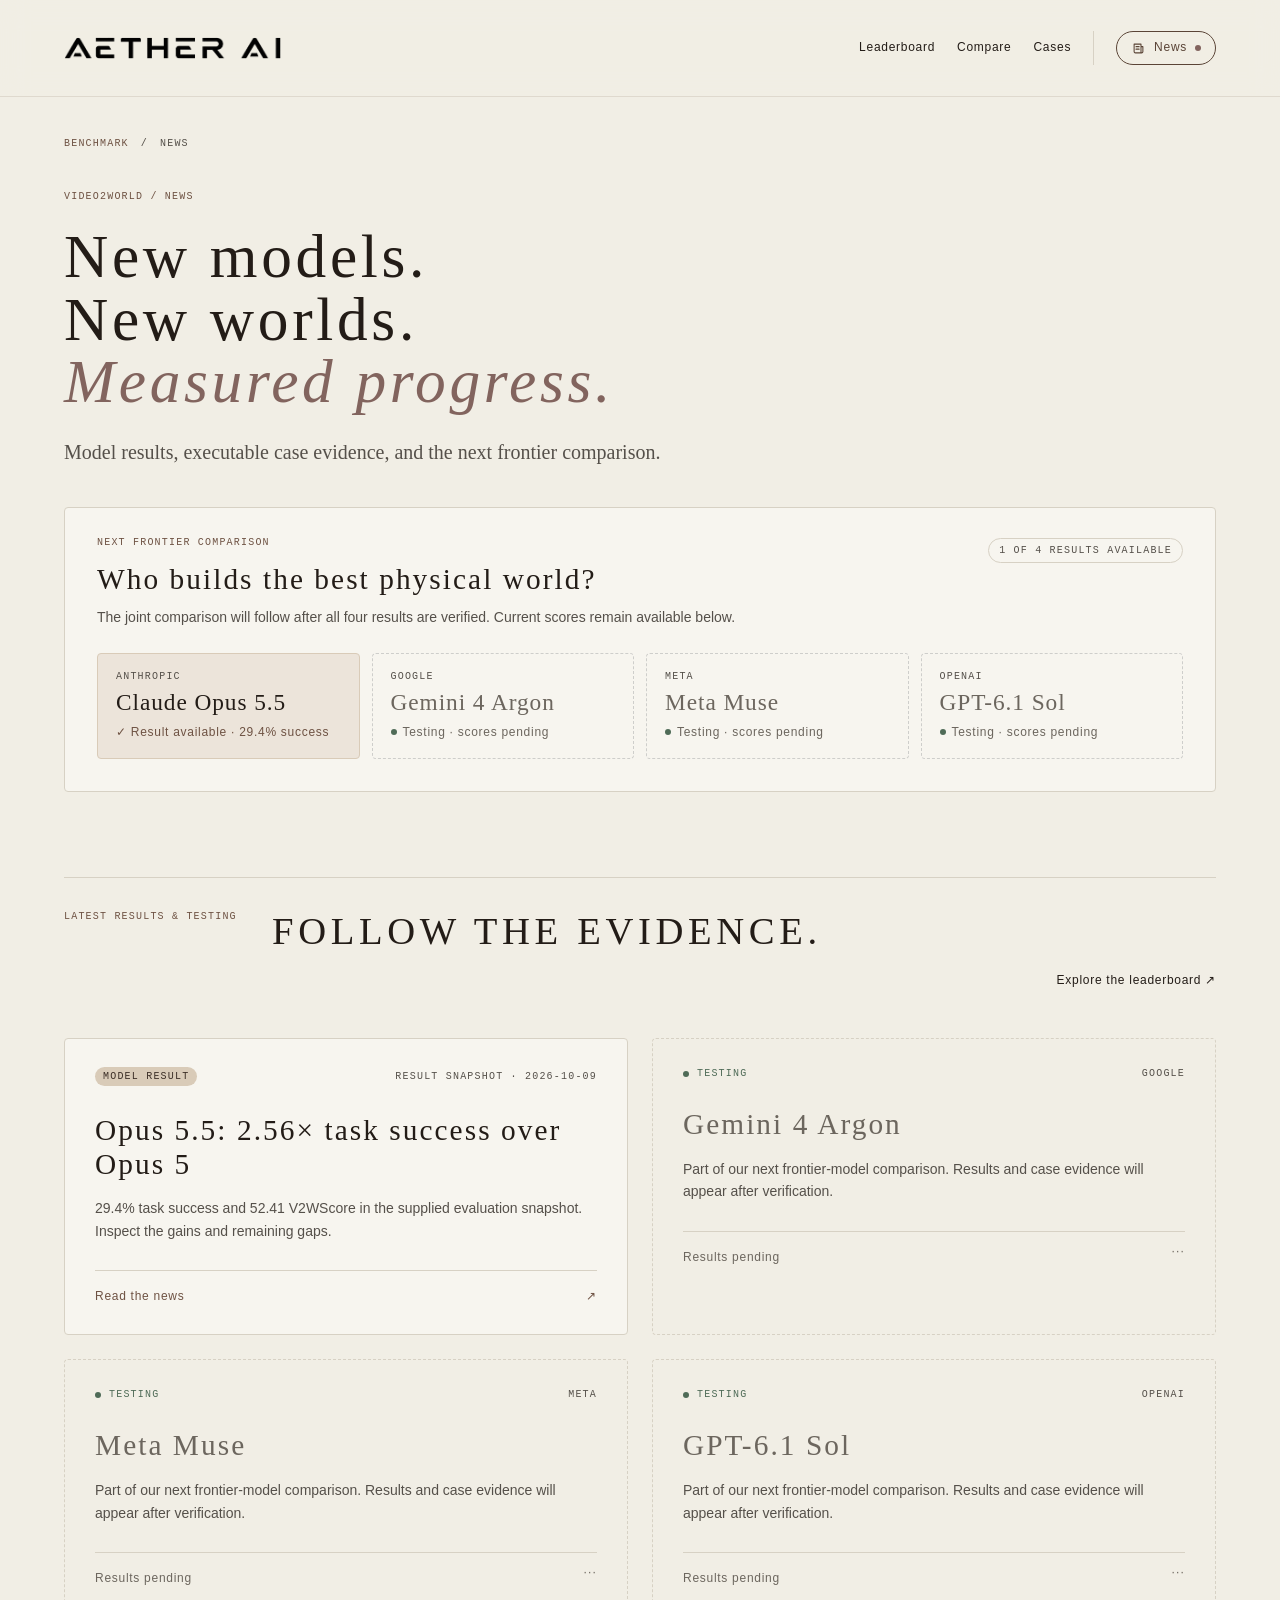
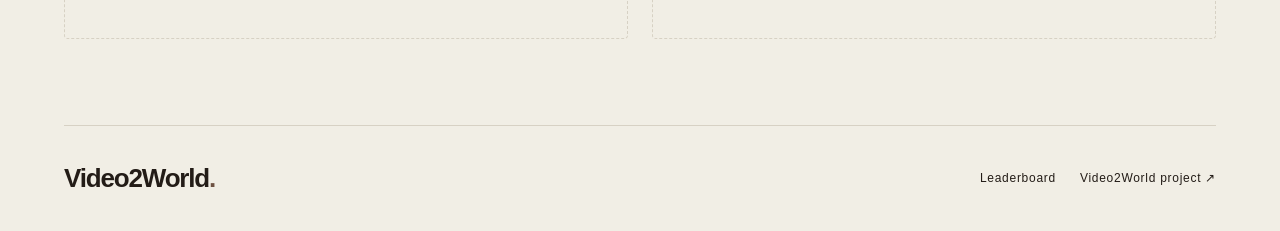
==== site/news/index.html @ 693f6868 "Video2World leaderboard Static leaderboard site for the Video2World benchmark, served by the main pr" ====
<!doctype html><html lang="en"><head><meta charset="UTF-8"><meta name="viewport" content="width=device-width, initial-scale=1"><meta name="v2w-base" content=".."><meta name="theme-color" content="#f1eee5"><title>Video2World News — Model Results and Frontier Comparisons</title><meta name="description" content="Follow Video2World model evaluations, case evidence and upcoming frontier-model comparisons."><link rel="stylesheet" href="../styles.css"><link rel="stylesheet" href="../theme.css"><link rel="stylesheet" href="../collaboration.css"><link rel="icon" href="../assets/favicon.ico" sizes="16x16 32x32 48x48"><link rel="icon" type="image/png" sizes="32x32" href="../assets/favicon-32.png"><link rel="apple-touch-icon" sizes="180x180" href="../assets/apple-touch-icon.png"><script src="../app.js" defer></script></head><body data-page="news"><header class="site-header"><div class="nav-inner"><a class="wordmark" href="../../" aria-label="Aether AI · Video2World project page"><img src="../assets/aether-ai.png" alt="Aether AI" width="946" height="96" decoding="async"></a><nav aria-label="Main navigation"><a href="../index.html#leaderboard">Leaderboard</a><a href="../index.html#compare">Compare</a><a href="../index.html#cases">Cases</a><div class="nav-resources"><details class="news-nav"><summary class="nav-board"><svg viewBox="0 0 24 24" aria-hidden="true"><path d="M5 5h11v14H7a2 2 0 0 1-2-2z M16 9h3v8a2 2 0 0 1-2 2 M8 9h5 M8 13h5"/></svg>News <span class="news-nav-dot" aria-hidden="true"></span></summary><div class="news-nav-panel" id="nav-news-summary"><a href="../news/index.html">Latest benchmark news ↗</a></div></details></div></nav></div></header><main class="page-width news-page"><div class="breadcrumbs"><a href="../index.html">Benchmark</a><span>/</span><span>News</span></div><section class="news-intro"><span class="eyebrow section-index">VIDEO2WORLD / NEWS</span><h1>New models.<br>New worlds.<br><em>Measured progress.</em></h1><p>Model results, executable case evidence, and the next frontier comparison.</p></section><section class="campaign-panel" aria-labelledby="campaign-title"><div class="campaign-head"><div><span class="eyebrow section-index">NEXT FRONTIER COMPARISON</span><h2 id="campaign-title">Who builds the best physical world?</h2><p id="campaign-message">The joint comparison will follow after all four results are verified.</p></div><span class="campaign-status" id="campaign-status">1 of 4 results available</span></div><div class="campaign-models" id="campaign-models"></div></section><section class="section" aria-labelledby="news-feed-title"><div class="section-heading"><div><span class="eyebrow section-index">LATEST RESULTS & TESTING</span><h2 id="news-feed-title">Follow the evidence.</h2></div><a class="text-link" href="../index.html#leaderboard">Explore the leaderboard ↗</a></div><div class="updates-grid"></div></section></main><footer class="site-footer"><a class="wordmark" href="../../">Video2World<span class="brand-dot">.</span></a><div class="footer-links"><a href="../index.html">Leaderboard</a><a href="../../">Video2World project ↗</a></div></footer><div id="toast" class="toast" role="status" aria-live="polite"></div></body></html>
---- site/styles.css ----
/*
 * Video2World leaderboard — layout and components.
 * Visual language follows the main project site (warm beige paper, Georgia display type in light
 * weight with open tracking, Arial text, mono labels, pill buttons, hairline rules). Every colour,
 * size and font comes from the tokens in theme.css; do not add raw hex values or font sizes here.
 */

/* ---------- Base ---------- */
* {
  box-sizing: border-box;
}
html {
  scroll-behavior: smooth;
  scroll-padding-top: calc(var(--nav-height) + 24px);
}
body {
  margin: 0;
  overflow-x: clip;
  background: var(--bg);
  color: var(--text);
  font: var(--fw-text) var(--fs-body) / var(--lh-body) var(--font-body);
}
button,
input,
select {
  font: inherit;
  color: inherit;
}
a {
  color: inherit;
  text-decoration: none;
}
a:hover {
  color: var(--accent);
}
button {
  cursor: pointer;
}
button:disabled {
  cursor: default;
}
button,
a {
  -webkit-tap-highlight-color: transparent;
}
:focus-visible {
  outline: 2px solid var(--accent);
  outline-offset: 5px;
}
::selection {
  background: var(--warm-tint);
}
h1,
h2,
h3,
p {
  margin: 0;
  overflow-wrap: break-word;
}
h1,
h2,
h3 {
  font-family: var(--font-display);
  font-weight: var(--fw-display);
}
h1 {
  font-size: var(--fs-d1);
  line-height: var(--lh-d1);
  letter-spacing: var(--ls-d1);
}
h2 {
  font-size: var(--fs-h1);
  line-height: var(--lh-h1);
  letter-spacing: var(--ls-h1);
}
h3 {
  font-size: var(--fs-h2);
  line-height: var(--lh-h2);
  letter-spacing: var(--ls-h2);
}
h1 em,
h2 em,
h3 em {
  color: var(--accent-warm);
  font-weight: 400;
}
img,
video {
  display: block;
  max-width: 100%;
}
.page-width {
  width: min(var(--content-width), calc(100% - 2 * var(--gutter)));
  margin-inline: auto;
}
.sr-only {
  position: absolute;
  width: 1px;
  height: 1px;
  padding: 0;
  margin: -1px;
  overflow: hidden;
  clip-path: inset(50%);
  white-space: nowrap;
  border: 0;
}
.skip {
  position: fixed;
  top: -80px;
  left: 20px;
  z-index: 100;
  padding: 12px;
  background: var(--text);
  color: var(--bg);
}
.skip:focus {
  top: 10px;
}
[hidden] {
  display: none !important;
}

/* Small mono capitals: eyebrows, tags, axis labels. */
.eyebrow,
.tiny-label {
  display: flex;
  align-items: center;
  gap: 9px;
  font: var(--fw-label) var(--fs-label) / var(--lh-label) var(--font-mono);
  letter-spacing: var(--ls-label);
  text-transform: uppercase;
  color: var(--text-muted);
}
.section-index {
  color: var(--accent);
}
.status-dot {
  display: inline-block;
  flex-shrink: 0;
  width: 6px;
  height: 6px;
  border-radius: 50%;
  background: var(--positive);
}

/* ---------- Header (same bar as the main site) ---------- */
.site-header {
  position: sticky;
  top: 0;
  z-index: 20;
  background: color-mix(in srgb, var(--bg) 82%, transparent);
  -webkit-backdrop-filter: saturate(1.1) blur(14px);
  backdrop-filter: saturate(1.1) blur(14px);
  border-bottom: 1px solid color-mix(in srgb, var(--line) 70%, transparent);
}
.nav-inner {
  display: flex;
  align-items: center;
  justify-content: space-between;
  gap: 32px;
  max-width: calc(var(--content-width) + 2 * var(--gutter));
  min-height: var(--nav-height);
  margin: auto;
  padding: 0 var(--gutter);
}
.wordmark {
  display: inline-flex;
  align-items: center;
  flex-shrink: 0;
  font-size: 26px;
  font-weight: 600;
  letter-spacing: -0.045em;
  white-space: nowrap;
}
.wordmark img {
  display: block;
  height: 22px;
  width: auto;
}
.brand-dot {
  color: var(--accent);
}
.site-header nav {
  display: flex;
  align-items: center;
  gap: 34px;
  font-size: var(--fs-ui);
  letter-spacing: var(--ls-ui);
}
.site-header nav > a,
.nav-resources > a {
  display: inline-flex;
  align-items: center;
  gap: 7px;
  min-height: 44px;
}
.nav-resources {
  display: flex;
  align-items: center;
  gap: 28px;
  padding-left: 34px;
  border-left: 1px solid var(--line);
}
.nav-resources svg,
.nav-board svg {
  flex-shrink: 0;
  width: 15px;
  height: 15px;
  fill: none;
  stroke: currentColor;
  stroke-width: 1.7;
  stroke-linecap: round;
  stroke-linejoin: round;
}
/* Outlined pill, as the main site's Leaderboard button. */
.nav-board {
  display: inline-flex;
  align-items: center;
  gap: 8px;
  padding: 6px 14px;
  border: 1px solid var(--warm-solid);
  border-radius: 999px;
  color: var(--warm-solid);
  white-space: nowrap;
}

/* ---------- Buttons and links ---------- */
.button {
  display: inline-flex;
  align-items: center;
  justify-content: center;
  gap: 10px;
  min-height: 44px;
  padding: 9px 22px;
  border: 1px solid var(--warm-solid);
  border-radius: 999px;
  font: var(--fw-text) var(--fs-ui) / var(--lh-ui) var(--font-body);
  letter-spacing: var(--ls-ui);
  white-space: nowrap;
  transition:
    background 0.2s ease,
    color 0.2s ease,
    border-color 0.2s ease;
}
.button.primary {
  background: var(--warm-solid);
  color: var(--bg);
}
.button.primary:hover {
  background: var(--warm-solid-hover);
  border-color: var(--warm-solid-hover);
  color: var(--bg);
}
.button.secondary {
  background: transparent;
  border-color: var(--line);
  color: var(--text);
}
.button.secondary:hover {
  border-color: var(--accent);
  color: var(--accent);
}
.text-link {
  display: inline-flex;
  align-items: center;
  gap: 8px;
  font-size: var(--fs-ui);
  letter-spacing: var(--ls-ui);
  color: var(--text);
  white-space: nowrap;
}
.text-link span {
  color: var(--accent);
}
.inline-link {
  color: var(--accent);
  text-decoration: underline;
  text-underline-offset: 3px;
}

/* Pill segmented control and tabs (as the main site's case tabs). */
.segmented {
  display: inline-flex;
  flex-wrap: wrap;
  gap: 6px;
}
.segmented button,
.case-tabs button,
.provider-filters button {
  min-height: 34px;
  padding: 0 14px;
  border: 1px solid var(--line);
  border-radius: 999px;
  background: transparent;
  color: var(--text);
  font: var(--fw-text) var(--fs-ui) / var(--lh-ui) var(--font-body);
  letter-spacing: var(--ls-ui);
  white-space: nowrap;
  transition:
    background 0.2s ease,
    color 0.2s ease,
    border-color 0.2s ease;
}
.segmented button:hover,
.case-tabs button:hover,
.provider-filters button:hover {
  border-color: var(--accent);
  color: var(--accent);
}
.segmented button.active,
.case-tabs button.active,
.provider-filters button.active {
  background: var(--text);
  border-color: var(--text);
  color: var(--bg);
}
.case-tabs button {
  min-height: 36px;
  padding: 0 16px;
  text-transform: uppercase;
}

/* ---------- Hero ---------- */
.hero {
  display: grid;
  grid-template-columns: minmax(0, 1fr) minmax(0, 1fr);
  gap: var(--grid-gap);
  align-items: stretch;
  min-height: calc(100svh - var(--nav-height));
  padding-top: 32px;
  padding-bottom: 32px;
}
.hero h1 {
  font-size: var(--fs-d1);
  line-height: var(--lh-d1);
  letter-spacing: var(--ls-d1);
  text-wrap: balance;
}
/* The text column spans the staircase's height: the title starts level with the top of the
   drawing (below the metric switch) and the stats end level with its base. The offsets are set
   by app.js from the drawing's actual extent (--ladder-top / --ladder-bottom). */
.hero-copy {
  display: flex;
  flex-direction: column;
  padding-top: var(--ladder-top, 0px);
  padding-bottom: var(--ladder-bottom, 0px);
}
.hero-copy .hero-actions {
  margin-bottom: 32px; /* minimum gap above the new-leader card */
}
/* The new-leader card at the foot of the hero's text column: name block and arrow on top,
   the three headline numbers on a full-width row below. */
.release-highlight.hero-release {
  display: grid;
  grid-template-columns: minmax(0, 1fr) auto;
  align-items: start;
  gap: 0 24px;
  margin-top: auto; /* pinned to the column's foot, level with the staircase base */
  padding: 18px 28px 16px;
}
/* Same size as the button text (12px). */
.release-highlight.hero-release .release-tag {
  padding: 4px 10px;
  font-size: var(--fs-ui);
  letter-spacing: var(--ls-ui);
}
.release-highlight.hero-release .release-intro h2 {
  margin-top: 8px;
  font-size: var(--fs-h1);
  line-height: 1.05;
  letter-spacing: 0.01em;
}
.release-highlight.hero-release .release-intro p {
  margin-top: 4px;
  font-size: var(--fs-body);
}
.release-highlight.hero-release .release-arrow {
  grid-column: 2;
  grid-row: 1;
  display: flex;
}
.release-highlight.hero-release .release-metrics {
  grid-column: 1 / -1;
  justify-content: space-between;
  gap: 24px;
  margin-top: 14px;
  padding: 12px 0 0;
  border-top: 1px solid var(--line);
}
.release-highlight.hero-release .metric-value {
  font-size: var(--fs-d2);
  line-height: 1;
  letter-spacing: 0;
}
.release-highlight.hero-release .metric-name {
  margin-top: 6px;
  letter-spacing: 0.06em;
}

.hero .eyebrow {
  margin-bottom: 28px;
  color: var(--accent);
}
.hero h1 em {
  font-style: italic;
}
.hero-description {
  max-width: 34em;
  margin-top: 40px;
  font: var(--fw-text) var(--fs-lead) / var(--lh-lead) var(--font-display);
  color: var(--text-muted);
}
.hero-actions {
  display: flex;
  flex-wrap: wrap;
  align-items: center;
  gap: 14px 24px;
  margin-top: 32px;
}
.benchmark-stats {
  display: flex;
  gap: 32px;
  max-width: 460px;
  margin: 40px 0 0;
  padding-top: 24px;
  border-top: 1px solid var(--line);
}
.benchmark-stats div {
  flex: 1;
}
.benchmark-stats dt {
  font: var(--fw-display) var(--fs-h1) / var(--lh-h1) var(--font-display);
  letter-spacing: var(--ls-h3);
}
.benchmark-stats dd {
  margin: 8px 0 0;
  font-size: var(--fs-small);
  line-height: var(--lh-small);
  color: var(--text-muted);
}

/* ---------- Capability ladder (isometric staircase under the hero title) ---------- */
.tier-ladder {
  min-width: 0;
}
.tier-head {
  display: flex;
  align-items: center;
  justify-content: flex-end;
  gap: 16px;
}
.tier-head .tiny-label {
  color: var(--accent);
}
.tier-figure {
  margin: 8px auto 0;
}
.tl-svg {
  display: block;
  margin-inline: auto;
  width: 100%;
  height: auto;
  max-height: calc(100svh - var(--nav-height) - 110px);
  overflow: visible;
}
.tl-svg polygon {
  stroke-width: 1.4;
  stroke-linejoin: round;
}
.tl-shadow {
  opacity: 0.06;
}
.tl-shadow polygon {
  fill: var(--text);
  stroke: var(--text);
}
.tl-top {
  fill: var(--bg);
}
.tl-front {
  fill: var(--surface-soft);
}
.tl-side {
  fill: color-mix(in srgb, var(--warm-tint) 70%, var(--surface-soft));
}
.tl-carpet {
  stroke: none !important;
}
.tl-arrow {
  fill: var(--warm-solid);
  stroke: none !important;
}
.tl-arrow-back {
  fill: var(--warm-ink);
  stroke: none !important;
}
.tl-tag {
  fill: var(--text);
  rx: 15px;
}
.tl-tag-text {
  fill: var(--bg);
  font: var(--fw-label) 13px var(--font-mono);
  letter-spacing: var(--ls-label);
  text-anchor: middle;
}
.tl-leader {
  fill: none;
  stroke: var(--accent);
  stroke-width: 1;
}
.tl-dot {
  fill: var(--accent);
}
.tl-label {
  fill: var(--accent);
  font: var(--fw-label) 14px var(--font-mono);
  letter-spacing: var(--ls-label);
}
.tl-name {
  fill: var(--text);
  font: var(--fw-text) 24px var(--font-display);
  letter-spacing: var(--ls-h3);
}
.tl-link {
  cursor: pointer;
}
.tl-link:hover {
  fill: var(--accent);
  text-decoration: underline;
}
.tl-sep {
  fill: var(--fog);
}
.tl-new {
  fill: var(--accent-warm);
  font: var(--fw-label) 12px var(--font-mono);
  letter-spacing: var(--ls-label);
}
.tl-step-name {
  font: 700 32px var(--font-display);
  letter-spacing: 0.01em;
  cursor: pointer;
}
/* Plain dark names; the steps are kept light enough for them to read on every tier. */
.tl-ink-dark,
.tl-ink-light {
  fill: var(--text);
}
.tl-summit-name {
  font-size: 40px;
}
.tl-step-name:hover {
  text-decoration: underline;
}
.tl-svg polygon.tl-rib {
  stroke: none;
  fill-opacity: var(--ladder-arrow-opacity);
}
.tl-rib-solid {
  opacity: var(--ladder-arrow-opacity);
}
.tl-step,
.tl-callout {
  animation: tl-rise 0.6s cubic-bezier(0.2, 0.7, 0.2, 1) both;
}
.tl-step {
  animation-delay: calc(var(--i) * 70ms);
}
.tl-callout {
  animation-name: tl-fade;
  animation-delay: calc(250ms + var(--i) * 40ms);
}
@keyframes tl-rise {
  from {
    opacity: 0;
    transform: translateY(24px);
  }
}
@keyframes tl-fade {
  from {
    opacity: 0;
  }
}
.tier-list {
  display: none;
  margin: 16px 0 0;
  padding: 0;
  list-style: none;
}
.tier-list li {
  display: grid;
  align-items: baseline;
  grid-template-columns: 64px minmax(0, 1fr);
  gap: 12px;
  padding: 12px 0;
  border-top: 1px solid var(--line);
}
.tier-list li > span:last-child {
  display: flex;
  flex-wrap: wrap;
  gap: 4px 14px;
}
.tier-list button {
  padding: 0;
  border: 0;
  background: none;
  font: var(--fw-text) var(--fs-body) / var(--lh-small) var(--font-display);
  text-align: left;
}
.tier-list button:hover {
  color: var(--accent);
}
.tier-note {
  margin-top: 8px;
  font-size: var(--fs-ui);
  letter-spacing: var(--ls-ui);
  color: var(--text-muted);
}
@media (max-width: 760px) {
  .tier-head {
    flex-direction: column;
    align-items: flex-start;
  }
  .tier-figure {
    max-width: 420px;
  }
  .tier-list {
    display: block;
  }
}

/* ---------- New-leader band ---------- */
.release-highlight {
  position: relative;
  display: flex;
  align-items: center;
  justify-content: space-between;
  gap: var(--grid-gap);
  padding: 28px 32px;
  border: 1px solid var(--line);
  border-radius: 4px;
  background: var(--surface);
}
.release-tag {
  white-space: nowrap;
  display: inline-flex;
  align-items: center;
  padding: 3px 8px;
  border-radius: 999px;
  background: var(--warm-tint);
  color: var(--warm-ink);
  font: var(--fw-label) var(--fs-label) / var(--lh-label) var(--font-mono);
  letter-spacing: var(--ls-label);
  text-transform: uppercase;
}
.release-intro h2 {
  margin-top: 12px;
  font-size: var(--fs-h2);
  line-height: var(--lh-h2);
  letter-spacing: var(--ls-h2);
}
.release-intro p {
  margin-top: 6px;
  font-size: var(--fs-small);
  color: var(--text-muted);
}
.release-intro a {
  display: inline-flex;
  gap: 8px;
  margin-top: 14px;
  font-size: var(--fs-ui);
  letter-spacing: var(--ls-ui);
}
.release-intro a span {
  color: var(--accent);
}
.release-metrics {
  display: flex;
  align-items: center;
  gap: 48px;
  padding-right: 24px;
}
.release-metrics > div {
  display: flex;
  flex-direction: column;
}
.metric-value {
  font: var(--fw-display) var(--fs-d2) / var(--lh-d2) var(--font-display);
  letter-spacing: 0.02em;
  font-variant-numeric: tabular-nums;
}
.metric-value > span {
  margin-left: 2px;
  font-size: var(--fs-h3);
  color: var(--text-muted);
}
.metric-value.positive {
  color: var(--positive);
}
.metric-name {
  margin-top: 8px;
  font: var(--fw-label) var(--fs-label) / var(--lh-label) var(--font-mono);
  letter-spacing: var(--ls-label);
  text-transform: uppercase;
  color: var(--text-muted);
}
.metric-name small {
  margin-left: 4px;
  font-size: inherit;
  color: var(--text-faint);
}
.release-arrow {
  display: flex;
  flex-shrink: 0;
  align-items: center;
  justify-content: center;
  width: 44px;
  height: 44px;
  border: 1px solid var(--warm-solid);
  border-radius: 50%;
  color: var(--warm-solid);
  font-size: var(--fs-body);
}
.release-arrow:hover {
  background: var(--warm-solid);
  color: var(--bg);
}

/* ---------- Section headings (main-site grid: index | heading … | action) ---------- */
.section {
  padding-top: var(--space-section);
}
.section-heading {
  display: grid;
  grid-template-columns: minmax(0, 0.56fr) minmax(0, 2fr) minmax(0, 0.8fr);
  gap: 18px 24px;
  align-items: end;
  margin-bottom: var(--space-head);
  padding-top: 32px;
  border-top: 1px solid var(--line);
}
.section-heading > div {
  display: contents;
}
.section-heading .section-index {
  grid-column: 1;
  grid-row: 1;
  align-self: start;
  margin: 0;
}
.section-heading h2 {
  grid-column: 2 / -1;
  grid-row: 1;
  font-size: var(--fs-h1);
  letter-spacing: var(--ls-h1);
  text-transform: uppercase;
}
.section-heading p {
  grid-column: 2;
  grid-row: 2;
  font-size: var(--fs-body);
  line-height: var(--lh-body);
  color: var(--text-muted);
}
.section-heading > :not(div) {
  grid-column: 3;
  grid-row: 2;
  justify-self: end;
  align-self: end;
}
.outline-tag {
  padding: 5px 10px;
  border: 1px solid var(--line);
  border-radius: 999px;
  font: var(--fw-label) var(--fs-label) / var(--lh-label) var(--font-mono);
  letter-spacing: var(--ls-label);
  text-transform: uppercase;
  color: var(--text-muted);
  white-space: nowrap;
}

/* ---------- Leaderboard: snapshot switch, ranking stage ---------- */
.board-context {
  display: flex;
  align-items: center;
  justify-content: space-between;
  gap: 18px;
  padding-bottom: 24px;
}
.snapshot-date {
  font: var(--fw-label) var(--fs-label) / var(--lh-label) var(--font-mono);
  letter-spacing: var(--ls-label);
  text-transform: uppercase;
  color: var(--text-muted);
}
.ranking-stage {
  margin: 0 0 var(--space-head);
  padding: 32px 32px 20px;
  border: 1px solid var(--line);
  border-radius: 4px;
  background: var(--surface);
}
.chart-heading {
  display: flex;
  align-items: flex-end;
  justify-content: space-between;
  gap: 16px;
  margin-bottom: 28px;
}
.chart-heading .tiny-label {
  color: var(--accent);
}
.chart-heading h3 {
  margin-top: 10px;
  font-size: var(--fs-h2);
}
.stage-spark {
  color: var(--accent-warm);
}

/* Top three */
.rank-podium {
  display: grid;
  grid-template-columns: 1.2fr 1fr 1fr;
  gap: 16px;
  margin-bottom: 36px;
}
.podium-card {
  display: flex;
  flex-direction: column;
  min-width: 0;
  padding: 20px 22px 18px;
  border: 1px solid var(--line);
  border-radius: 4px;
  background: var(--bg);
  text-align: left;
  transition:
    border-color 0.2s ease,
    background 0.2s ease;
}
.podium-card:hover {
  border-color: var(--accent);
}
.podium-card.podium-leader {
  border-color: var(--warm-tint);
  background: color-mix(in srgb, var(--warm-tint) 45%, var(--surface));
}
.podium-top {
  display: flex;
  align-items: center;
  justify-content: space-between;
  gap: 10px;
}
.podium-position {
  font: var(--fw-label) var(--fs-label) / var(--lh-label) var(--font-mono);
  letter-spacing: var(--ls-label);
  color: var(--text-muted);
}
.podium-leader .podium-position {
  color: var(--accent);
}
.podium-arrow {
  color: var(--accent);
  font-size: var(--fs-small);
}
.podium-identity {
  display: flex;
  align-items: center;
  gap: 12px;
  min-height: 46px;
  margin-top: 22px;
}
.provider-mark {
  display: flex;
  flex-shrink: 0;
  align-items: center;
  justify-content: center;
  width: 38px;
  height: 38px;
  border: 1px solid var(--line);
  border-radius: 50%;
  background: var(--surface);
  color: var(--accent);
  font: var(--fw-text) var(--fs-body) / 1 var(--font-display);
}
.podium-provider {
  display: block;
  margin-bottom: 3px;
  font: var(--fw-label) var(--fs-label) / var(--lh-label) var(--font-mono);
  letter-spacing: var(--ls-label);
  text-transform: uppercase;
  color: var(--text-muted);
}
.podium-identity strong {
  display: block;
  font: var(--fw-text) var(--fs-h3) / var(--lh-h3) var(--font-display);
  letter-spacing: var(--ls-h3);
}
.podium-score {
  margin-top: 18px;
  font: var(--fw-display) var(--fs-d1) / var(--lh-d1) var(--font-display);
  letter-spacing: 0.02em;
  font-variant-numeric: tabular-nums;
}
.podium-score small {
  margin-left: 8px;
  font: var(--fw-text) var(--fs-small) / 1 var(--font-body);
  letter-spacing: 0;
  color: var(--text-faint);
}
.podium-bottom {
  display: flex;
  flex-wrap: wrap;
  justify-content: space-between;
  gap: 8px;
  margin-top: 18px;
  padding-top: 12px;
  border-top: 1px solid var(--line);
  font-size: var(--fs-ui);
  letter-spacing: var(--ls-ui);
  color: var(--text-muted);
}
.podium-leader .podium-bottom > span:last-child {
  color: var(--accent);
}

/* Full ranking (bar ladder) */
.ladder-heading,
.table-section-label {
  display: flex;
  align-items: center;
  justify-content: space-between;
  gap: 16px;
  font: var(--fw-label) var(--fs-label) / var(--lh-label) var(--font-mono);
  letter-spacing: var(--ls-label);
  text-transform: uppercase;
  color: var(--accent);
}
.ladder-heading {
  padding: 0 12px 12px;
}
.ladder-heading > span:last-child,
.table-section-label > span:last-child {
  font: var(--fw-text) var(--fs-ui) / var(--lh-ui) var(--font-body);
  letter-spacing: var(--ls-ui);
  text-transform: none;
  color: var(--text-muted);
}
.rank-chart {
  display: flex;
  flex-direction: column;
  gap: 2px;
}
.chart-row {
  display: grid;
  grid-template-columns: 30px 200px minmax(0, 1fr) 64px 16px;
  gap: 16px;
  align-items: center;
  width: 100%;
  padding: 10px 12px;
  border: 0;
  border-bottom: 1px solid color-mix(in srgb, var(--text) 10%, transparent);
  background: transparent;
  text-align: left;
  transition: background 0.2s ease;
}
.chart-row:hover {
  background: color-mix(in srgb, var(--warm-tint) 30%, transparent);
}
.chart-row.ladder-leader {
  background: color-mix(in srgb, var(--warm-tint) 40%, transparent);
}
.chart-rank {
  font: var(--fw-text) var(--fs-ui) / var(--lh-ui) var(--font-body);
  letter-spacing: var(--ls-ui);
  color: var(--text-faint);
}
.ladder-leader .chart-rank {
  color: var(--accent);
}
.chart-name {
  overflow: hidden;
  font: var(--fw-text) var(--fs-body) / var(--lh-small) var(--font-display);
  white-space: nowrap;
  text-overflow: ellipsis;
}
.ladder-new,
.inline-tag {
  display: inline-block;
  margin-left: 8px;
  padding: 2px 7px;
  border-radius: 999px;
  background: var(--warm-tint);
  color: var(--warm-ink);
  font: var(--fw-label) var(--fs-micro) / var(--lh-micro) var(--font-mono);
  letter-spacing: var(--ls-label);
  vertical-align: 2px;
}
.chart-lane {
  position: relative;
  display: block;
  height: 14px;
  border-left: 1px solid var(--fog);
  background: repeating-linear-gradient(
    to right,
    transparent 0,
    transparent calc(25% - 1px),
    color-mix(in srgb, var(--text) 9%, transparent) calc(25% - 1px),
    color-mix(in srgb, var(--text) 9%, transparent) 25%
  );
}
.chart-bar {
  position: relative;
  display: block;
  height: 100%;
  min-width: 1px;
  background: color-mix(in srgb, var(--accent) 34%, var(--bg));
  transform-origin: left;
  animation: ladder-enter 0.7s cubic-bezier(0.2, 0.7, 0.2, 1) both;
  animation-delay: calc(var(--row-order, 0) * 25ms);
}
.chart-bar i {
  display: none;
}
.ladder-leader .chart-bar {
  background: var(--warm-solid);
}
.chart-row.reference .chart-bar {
  background: repeating-linear-gradient(
    -45deg,
    color-mix(in srgb, var(--accent) 40%, transparent) 0 2px,
    transparent 2px 5px
  );
}
.chart-value {
  font: var(--fw-text) var(--fs-small) / var(--lh-small) var(--font-body);
  font-variant-numeric: tabular-nums;
  text-align: right;
}
.ladder-leader .chart-value {
  font-weight: 700;
}
.chart-open {
  font-size: var(--fs-ui);
  color: var(--accent);
  opacity: 0;
  transition: opacity 0.2s ease;
}
.chart-row:hover .chart-open {
  opacity: 1;
}
.chart-scale {
  display: flex;
  justify-content: space-between;
  margin-top: 10px;
  padding-left: 286px;
  padding-right: 122px;
  font: var(--fw-label) var(--fs-label) / var(--lh-label) var(--font-mono);
  letter-spacing: var(--ls-label);
  color: var(--text-faint);
}
.stage-footer {
  display: flex;
  justify-content: space-between;
  gap: 16px;
  margin-top: 20px;
  padding-top: 16px;
  border-top: 1px solid var(--line);
  font-size: var(--fs-ui);
  letter-spacing: var(--ls-ui);
  color: var(--text-muted);
}
.stage-footer > span:first-child {
  display: flex;
  align-items: center;
  gap: 8px;
}
.stage-footer i {
  width: 10px;
  height: 10px;
  background: var(--warm-solid);
}
.ranking-empty {
  padding: 24px 12px;
  font-size: var(--fs-small);
  color: var(--text-muted);
}
@keyframes ladder-enter {
  from {
    transform: scaleX(0);
  }
  to {
    transform: scaleX(1);
  }
}

/* ---------- Leaderboard: metrics table (the main site's .board) ---------- */
.table-section-label {
  margin-bottom: 16px;
}
.board-toolbar {
  display: flex;
  align-items: center;
  gap: 16px;
  padding: 16px 0;
  border-top: 1px solid var(--line);
}
.search {
  display: flex;
  align-items: center;
  gap: 8px;
  width: 220px;
  min-height: 34px;
  padding: 0 14px;
  border: 1px solid var(--line);
  border-radius: 999px;
  background: transparent;
}
.search:focus-within {
  border-color: var(--accent);
}
.search > span {
  color: var(--text-faint);
  font-size: var(--fs-small);
  line-height: 1;
}
.search input {
  width: 100%;
  min-width: 0;
  border: 0;
  outline: 0;
  background: transparent;
  font-size: var(--fs-ui);
  letter-spacing: var(--ls-ui);
}
.search input::placeholder {
  color: var(--text-faint);
}
.provider-filters {
  display: flex;
  flex-wrap: wrap;
  gap: 6px;
}
.detail-toggle {
  margin-left: auto;
  padding: 0;
  border: 0;
  background: transparent;
  font-size: var(--fs-ui);
  letter-spacing: var(--ls-ui);
  text-transform: uppercase;
  white-space: nowrap;
}
.detail-toggle:hover,
.detail-toggle[aria-pressed='true'] {
  color: var(--accent);
}
.detail-toggle span {
  margin-left: 8px;
}
.table-scroll {
  overflow-x: auto;
  scrollbar-width: thin;
}
.leaderboard-table {
  width: 100%;
  min-width: 900px;
  border-collapse: collapse;
  font-variant-numeric: tabular-nums;
}
.leaderboard-table.all-metrics {
  min-width: 1780px;
}
.leaderboard-table thead th {
  padding: 10px 12px 12px;
  border-bottom: 1px solid var(--text);
  font: var(--fw-text) var(--fs-ui) / var(--lh-ui) var(--font-body);
  letter-spacing: var(--ls-ui);
  text-align: right;
  vertical-align: bottom;
  white-space: nowrap;
}
.leaderboard-table thead th:first-child {
  width: 52px;
  text-align: left;
}
.leaderboard-table thead th:nth-child(2) {
  min-width: 220px;
  text-align: left;
}
.leaderboard-table thead th:nth-child(3) {
  min-width: 160px;
}
.leaderboard-table th button {
  display: flex;
  flex-direction: column;
  align-items: flex-end;
  gap: 2px;
  width: 100%;
  padding: 0;
  border: 0;
  background: transparent;
  text-align: inherit;
  white-space: nowrap;
  letter-spacing: inherit;
}
.leaderboard-table th button:hover,
.leaderboard-table th button.sorted {
  color: var(--accent-warm);
}
.leaderboard-table th button small {
  font-size: var(--fs-label);
  letter-spacing: var(--ls-label);
  color: var(--text-faint);
}
.leaderboard-table td {
  padding: 14px 12px;
  border-bottom: 1px solid color-mix(in srgb, var(--text) 16%, transparent);
  font: var(--fw-text) var(--fs-small) / var(--lh-small) var(--font-body);
  text-align: right;
  white-space: nowrap;
}
.leaderboard-table td:first-child,
.leaderboard-table td:nth-child(2) {
  text-align: left;
}
.leaderboard-table tbody tr:hover td {
  background: color-mix(in srgb, var(--warm-tint) 22%, transparent);
}
.leaderboard-table tr.featured td {
  background: color-mix(in srgb, var(--warm-tint) 40%, transparent);
}
/* Human-assisted reference: light band, dashed rule, italic name (as on the main site). */
.leaderboard-table tr.reference td {
  border-bottom-style: dashed;
  border-bottom-color: color-mix(in srgb, var(--accent) 45%, transparent);
  background: color-mix(in srgb, var(--warm-tint) 25%, transparent);
  color: var(--text-muted);
}
.leaderboard-table tr.reference .model-name > span {
  font-style: italic;
}
.table-rank {
  font: var(--fw-text) var(--fs-ui) / var(--lh-ui) var(--font-body);
  letter-spacing: var(--ls-ui);
  color: var(--text-faint);
}
.table-rank.rank-1 {
  color: var(--accent);
  font-weight: 700;
}
.ref-rank .table-rank {
  font: var(--fw-label) var(--fs-label) / var(--lh-label) var(--font-mono);
  letter-spacing: var(--ls-label);
}
.leaderboard-table .model-name {
  display: flex;
  flex-direction: column;
  gap: 2px;
  padding: 0;
  border: 0;
  background: transparent;
  text-align: left;
  white-space: normal;
}
.model-name > span {
  font: var(--fw-text) var(--fs-body) / var(--lh-small) var(--font-display);
}
.model-name:hover > span {
  color: var(--accent);
}
.model-name small {
  font: var(--fw-text) var(--fs-ui) / var(--lh-ui) var(--font-body);
  letter-spacing: var(--ls-ui);
  color: var(--text-faint);
}
.number.best {
  font-weight: 700;
}
.score-cell {
  display: flex;
  align-items: center;
  justify-content: flex-end;
  gap: 12px;
  font-weight: 700;
}
.score-track {
  overflow: hidden;
  width: 72px;
  height: 4px;
  background: color-mix(in srgb, var(--text) 10%, transparent);
}
.score-track i {
  display: block;
  height: 100%;
  background: color-mix(in srgb, var(--accent) 45%, var(--bg));
}
.featured .score-track i {
  background: var(--warm-solid);
}
.empty-table {
  padding: 30px !important;
  text-align: center !important;
  color: var(--text-muted);
}
.board-footnote {
  display: flex;
  justify-content: space-between;
  gap: 24px;
  padding: 16px 0;
  font-size: var(--fs-small);
  line-height: var(--lh-small);
  color: var(--text-muted);
}
.board-footnote > span {
  font: var(--fw-label) var(--fs-label) / var(--lh-small) var(--font-mono);
  letter-spacing: var(--ls-label);
  text-transform: uppercase;
  white-space: nowrap;
}
.board-footnote p {
  max-width: 620px;
  text-align: right;
}

.metric-views {
  display: flex;
  flex-wrap: wrap;
  align-items: center;
  gap: 12px 16px;
  padding: 0 0 16px;
}
.metric-views .tiny-label {
  color: var(--accent);
}
.metric-view-note {
  font-size: var(--fs-ui);
  letter-spacing: var(--ls-ui);
  color: var(--text-muted);
}

/* ---------- Model to model ---------- */
.comparison-section {
  display: grid;
  grid-template-columns: minmax(0, 1fr) minmax(0, 1.2fr);
  gap: var(--space-block);
  margin-top: var(--space-section);
  padding-top: 32px;
  border-top: 1px solid var(--line);
}
.compare-copy .section-index {
  margin-bottom: 18px;
}
.compare-copy h2 {
  font-size: var(--fs-h2);
  line-height: var(--lh-h2);
  letter-spacing: var(--ls-h2);
}
.compare-copy p {
  margin-top: 14px;
  color: var(--text-muted);
}
.compare-selects {
  display: flex;
  align-items: flex-end;
  gap: 14px;
  margin-top: 28px;
}
.compare-selects label,
.case-summary-controls label {
  display: flex;
  flex-direction: column;
  gap: 8px;
  min-width: 0;
  font: var(--fw-label) var(--fs-label) / var(--lh-label) var(--font-mono);
  letter-spacing: var(--ls-label);
  text-transform: uppercase;
  color: var(--text-muted);
}
.compare-selects select,
.case-summary-controls select {
  max-width: 200px;
  min-height: 38px;
  padding: 0 34px 0 14px;
  border: 1px solid var(--line);
  border-radius: 999px;
  background: var(--surface)
    url("data:image/svg+xml,%3Csvg xmlns='http://www.w3.org/2000/svg' width='10' height='6'%3E%3Cpath d='M1 1l4 4 4-4' fill='none' stroke='%236e5243' stroke-width='1.4'/%3E%3C/svg%3E")
    no-repeat right 14px center;
  font: var(--fw-text) var(--fs-small) / var(--lh-small) var(--font-body);
  text-transform: none;
  letter-spacing: 0;
  color: var(--text);
  appearance: none;
}
.compare-selects select:hover,
.case-summary-controls select:hover {
  border-color: var(--accent);
}
.compare-selects > span {
  padding-bottom: 10px;
  font: italic var(--fw-text) var(--fs-body) / 1 var(--font-display);
  color: var(--text-faint);
}
.compare-results {
  display: flex;
  flex-direction: column;
  justify-content: center;
}
.compare-labels,
.compare-metric {
  display: grid;
  grid-template-columns: 1.4fr 1fr 1fr 0.8fr;
  gap: 14px;
  align-items: baseline;
}
.compare-labels {
  padding-bottom: 12px;
  border-bottom: 1px solid var(--text);
  font: var(--fw-label) var(--fs-label) / var(--lh-label) var(--font-mono);
  letter-spacing: var(--ls-label);
  text-transform: uppercase;
  color: var(--text-muted);
}
.compare-labels > span:last-child {
  text-align: right;
}
.compare-metric {
  padding: 16px 0;
  border-bottom: 1px solid color-mix(in srgb, var(--text) 16%, transparent);
}
.compare-metric > span:first-child {
  font-size: var(--fs-small);
  color: var(--text-muted);
}
.compare-metric b {
  font: var(--fw-display) var(--fs-h2) / var(--lh-h2) var(--font-display);
  letter-spacing: 0.02em;
  font-variant-numeric: tabular-nums;
}
.compare-metric b.b {
  color: var(--text-faint);
}
.compare-metric .delta {
  font-size: var(--fs-small);
  font-variant-numeric: tabular-nums;
  text-align: right;
}

.db-legend {
  display: flex;
  flex-wrap: wrap;
  gap: 8px 24px;
  margin-bottom: 8px;
  font-size: var(--fs-small);
}
.db-legend span {
  display: inline-flex;
  align-items: center;
  gap: 8px;
}
.db-dot {
  width: 12px;
  height: 12px;
  border-radius: 50%;
}
.db-dot.is-a { background: var(--db-main); }
.db-dot.is-b { background: var(--db-compare); }
.db-tick { white-space: nowrap; }
.db-tick.is-min { right: calc(100% + 10px); }
.db-tick.is-max { left: calc(100% + 10px); }
.db-point b.at-start { left: -7px; transform: none; }
.db-point b.at-end { left: auto; right: -7px; transform: none; }
.db-row {
  display: grid;
  grid-template-columns: 120px minmax(0, 1fr) 72px;
  gap: 20px;
  align-items: center;
  padding: 34px 0 26px;
  border-bottom: 1px solid var(--db-guide);
}
.db-row:last-child { border-bottom: 0; }
.db-label {
  font-size: var(--fs-small);
  color: var(--text-muted);
}
.db-track {
  position: relative;
  height: 14px;
  margin: 0 40px 0 34px; /* room for the 0 / 100 scale ends beside the axis */
}
.db-axis {
  position: absolute;
  top: 50%;
  left: 0;
  right: 0;
  border-top: 1px dashed var(--db-guide);
}
.db-link {
  position: absolute;
  top: calc(50% - 2px);
  height: 4px;
  background: var(--db-guide);
}
.db-point {
  position: absolute;
  top: 50%;
  width: 14px;
  height: 14px;
  border-radius: 50%;
  transform: translate(-50%, -50%);
}
.db-point.is-a { background: var(--db-main); }
.db-point.is-b { background: var(--db-compare); }
.db-point b {
  position: absolute;
  bottom: 18px;
  left: 50%;
  transform: translateX(-50%);
  font: var(--fw-text) var(--fs-small) / 1 var(--font-body);
  font-variant-numeric: tabular-nums;
  white-space: nowrap;
}
.db-point.is-a b { color: var(--db-main); font-weight: 700; }
.db-point.is-b b { bottom: auto; top: 18px; color: color-mix(in srgb, var(--db-compare), var(--text) 35%); }
.db-tick {
  position: absolute;
  top: 50%;
  transform: translateY(-50%);
  font: var(--fw-label) var(--fs-micro) / 1 var(--font-mono);
  color: var(--text-faint);
}
.db-delta {
  font-size: var(--fs-small);
  font-variant-numeric: tabular-nums;
  text-align: right;
}
.db-delta.is-up { color: var(--positive); }
.db-delta.is-down { color: var(--negative); }
@media (max-width: 560px) {
  .db-row { grid-template-columns: minmax(0, 1fr) 60px; }
  .db-track { grid-column: 1 / -1; grid-row: 2; margin-top: 18px; }
}

/* ---------- Case explorer ---------- */
.case-tabs {
  display: flex;
  flex-wrap: wrap;
  gap: 8px;
  margin-bottom: 24px;
}
.case-explorer {
  overflow: hidden;
  border: 1px solid var(--line);
  border-radius: 4px;
  background: var(--surface);
}
.loading {
  padding: 24px;
  color: var(--text-muted);
}
.case-summary {
  display: flex;
  align-items: center;
  justify-content: space-between;
  gap: 20px;
  padding: 24px;
  border-bottom: 1px solid var(--line);
}
.case-summary h3 {
  font-size: var(--fs-h3);
  line-height: var(--lh-h3);
  letter-spacing: var(--ls-h3);
}
.case-summary p {
  margin-top: 6px;
  font-size: var(--fs-small);
  color: var(--text-muted);
}
.case-summary-controls {
  display: flex;
  align-items: flex-end;
  gap: 14px;
}
.case-videos {
  display: grid;
  grid-template-columns: repeat(3, minmax(0, 1fr));
  gap: 1px;
  background: var(--line);
}
.case-video-column {
  min-width: 0;
  background: var(--surface);
}
.case-col-top {
  display: flex;
  align-items: center;
  justify-content: space-between;
  gap: 8px;
  padding: 12px 16px;
}
.col-identity {
  font: var(--fw-text) var(--fs-body) / var(--lh-small) var(--font-display);
}
.outcome {
  padding: 3px 8px;
  border-radius: 999px;
  background: var(--positive-soft);
  color: var(--positive);
  font: var(--fw-label) var(--fs-label) / var(--lh-label) var(--font-mono);
  letter-spacing: var(--ls-label);
  text-transform: uppercase;
  white-space: nowrap;
}
.outcome.failure {
  background: var(--negative-soft);
  color: var(--negative);
}
.outcome.source {
  background: var(--surface-soft);
  color: var(--text-muted);
}
.case-video-frame {
  position: relative;
  overflow: hidden;
  aspect-ratio: 1.22;
  background: var(--media-black);
}
.case-video-frame video {
  width: 100%;
  height: 100%;
  object-fit: contain;
}
.case-video-caption {
  min-height: 76px;
  padding: 12px 16px 16px;
  font-size: var(--fs-small);
  line-height: var(--lh-small);
  color: var(--text-muted);
}
.case-video-caption span {
  display: block;
  margin-top: 6px;
  font: var(--fw-label) var(--fs-label) / var(--lh-label) var(--font-mono);
  letter-spacing: var(--ls-label);
  text-transform: uppercase;
  color: var(--text-faint);
}
.case-controls {
  display: flex;
  align-items: center;
  justify-content: space-between;
  gap: 20px;
  padding: 14px 24px;
  border-top: 1px solid var(--line);
}
.case-controls > div {
  display: flex;
  align-items: center;
  gap: 8px;
}
.case-controls button {
  white-space: nowrap;
  min-height: 34px;
  padding: 0 14px;
  border: 1px solid var(--line);
  border-radius: 999px;
  background: transparent;
  font-size: var(--fs-ui);
  letter-spacing: var(--ls-ui);
}
.case-controls button:hover {
  border-color: var(--accent);
  color: var(--accent);
}
.sync-note {
  font-size: var(--fs-ui);
  letter-spacing: var(--ls-ui);
  color: var(--text-faint);
}
.case-provenance {
  max-width: var(--reading-width);
  margin-top: 14px;
  font-size: var(--fs-small);
  line-height: var(--lh-small);
  color: var(--text-faint);
}

/* ---------- News cards ---------- */
.updates-grid {
  display: grid;
  grid-template-columns: repeat(2, minmax(0, 1fr));
  gap: 24px;
}
.update-card {
  display: flex;
  flex-direction: column;
  min-height: 280px;
  padding: 28px 30px;
  border: 1px solid var(--line);
  border-radius: 4px;
  background: var(--surface);
  transition: border-color 0.2s ease;
}
a.update-card:hover {
  border-color: var(--accent);
  color: inherit;
}
.update-top {
  display: flex;
  align-items: center;
  justify-content: space-between;
  gap: 16px;
  font: var(--fw-label) var(--fs-label) / var(--lh-label) var(--font-mono);
  letter-spacing: var(--ls-label);
  text-transform: uppercase;
  color: var(--text-muted);
}
.update-card h3 {
  margin-top: 28px;
  font-size: var(--fs-h2);
}
.update-card p {
  margin-top: 16px;
  font-size: var(--fs-small);
  line-height: var(--lh-body);
  color: var(--text-muted);
}
.update-bottom {
  display: flex;
  justify-content: space-between;
  margin-top: auto;
  padding-top: 16px;
  border-top: 1px solid var(--line);
  font-size: var(--fs-ui);
  letter-spacing: var(--ls-ui);
  color: var(--accent);
}
.update-card p + .update-bottom {
  margin-top: 28px;
}
.featured-update .update-bottom {
  margin-top: auto;
}
.upcoming-update {
  background: transparent;
  border-style: dashed;
}
.upcoming-update h3 {
  color: var(--text-faint);
}
.upcoming-update .update-bottom {
  color: var(--text-faint);
}
.testing-tag {
  display: flex;
  align-items: center;
  gap: 8px;
  color: var(--positive);
}
.three-dots {
  line-height: 0.6;
  letter-spacing: 0.1em;
}

/* ---------- Footer (main-site footer) ---------- */
.site-footer {
  display: flex;
  flex-wrap: wrap;
  align-items: center;
  justify-content: space-between;
  gap: 16px 24px;
  width: min(var(--content-width), calc(100% - 2 * var(--gutter)));
  margin: var(--space-section) auto 0;
  padding-block: 32px;
  border-top: 1px solid var(--line);
  font-size: var(--fs-ui);
  letter-spacing: var(--ls-ui);
}
.footer-links {
  display: flex;
  flex-wrap: wrap;
  align-items: center;
  gap: 24px;
}
.footer-button {
  padding: 0;
  border: 0;
  background: transparent;
  letter-spacing: inherit;
}
.footer-button:hover {
  color: var(--accent);
}
.footer-note {
  width: 100%;
  color: var(--text-muted);
}

/* ---------- Model dialog, toast ---------- */
.model-dialog {
  width: min(680px, calc(100vw - 32px));
  max-height: 85vh;
  padding: 36px 40px;
  border: 1px solid var(--line);
  border-radius: 4px;
  background: var(--surface);
  color: var(--text);
}
.model-dialog::backdrop {
  background: rgba(35, 28, 23, 0.4);
  -webkit-backdrop-filter: blur(3px);
  backdrop-filter: blur(3px);
}
.dialog-close {
  position: absolute;
  top: 14px;
  right: 14px;
  display: inline-flex;
  align-items: center;
  justify-content: center;
  width: 34px;
  height: 34px;
  padding: 0;
  border: 1px solid var(--line);
  border-radius: 999px;
  background: transparent;
  font-size: var(--fs-body);
  line-height: 1;
}
.dialog-close:hover {
  border-color: var(--accent);
  color: var(--accent);
}
.dialog-head .eyebrow {
  color: var(--accent);
}
.dialog-head h2 {
  margin-top: 12px;
  font-size: var(--fs-h2);
  line-height: var(--lh-h2);
  letter-spacing: var(--ls-h2);
}
.dialog-head p {
  margin-top: 10px;
  font-size: var(--fs-small);
  color: var(--text-muted);
}
.dialog-metrics {
  width: 100%;
  margin-top: 24px;
  border-collapse: collapse;
  font-variant-numeric: tabular-nums;
}
.dialog-metrics th {
  padding-bottom: 10px;
  border-bottom: 1px solid var(--text);
  font: var(--fw-text) var(--fs-ui) / var(--lh-ui) var(--font-body);
  letter-spacing: var(--ls-ui);
  text-align: left;
}
.dialog-metrics td {
  padding: 10px 0;
  border-bottom: 1px solid color-mix(in srgb, var(--text) 16%, transparent);
  font-size: var(--fs-small);
}
.dialog-metrics th:not(:first-child),
.dialog-metrics td:not(:first-child) {
  text-align: right;
}
.dialog-metrics td:nth-child(2) {
  font-weight: 700;
}
.dialog-metrics td:nth-child(3) {
  font-size: var(--fs-ui);
  color: var(--text-faint);
}
.dialog-source {
  margin-top: 20px;
  font-size: var(--fs-ui);
  line-height: var(--lh-body);
  letter-spacing: var(--ls-small);
  color: var(--text-muted);
}
.dialog-source a {
  color: var(--accent);
  text-decoration: underline;
}
.dialog-actions {
  display: flex;
  flex-wrap: wrap;
  align-items: center;
  gap: 12px;
  margin-top: 24px;
}
.toast {
  position: fixed;
  left: 50%;
  bottom: 24px;
  z-index: 80;
  padding: 10px 18px;
  border-radius: 999px;
  background: var(--text);
  color: var(--bg);
  font-size: var(--fs-ui);
  letter-spacing: var(--ls-ui);
  opacity: 0;
  pointer-events: none;
  transform: translate(-50%, 20px);
  transition: 0.2s;
}
.toast.visible {
  opacity: 1;
  transform: translate(-50%, 0);
}
.error-note {
  padding: 20px;
  font-size: var(--fs-small);
  color: var(--negative);
}

/* ---------- Model update page ---------- */
.radius-hero {
  position: relative;
  display: flex;
  flex-direction: column;
  align-items: center;
  margin-top: -24px;
  padding: 0 0 var(--space-section);
  text-align: center;
}
.radius-stage {
  width: 100%;
  max-width: min(1240px, calc((100svh - 420px) * 1.71)); /* figure + headline fit the first screen */
  margin-top: 4px;
}
.radius-figure { aspect-ratio: 1060 / 620; }
.radius-figure svg { display: block; width: 100%; height: auto; }
/* Contrasting low-saturation pair: cool slate for the previous model, warm clay for the new one. */
.rr-prev-0 { stop-color: #8e9aab; }
.rr-prev-1 { stop-color: #aeb7c3; }
.rr-prev-2 { stop-color: #d6dae0; }
.rr-new-0 { stop-color: #9a6b55; }
.rr-new-1 { stop-color: #c09781; }
.rr-new-2 { stop-color: #e6d2c3; }
.rr-name {
  font: var(--fw-text) 32px var(--font-display);
  letter-spacing: 0.03em;
  text-anchor: middle;
}
.rr-name.is-prev { fill: #2f3843; font-size: 26px; }
.rr-name.is-new { fill: var(--bg); font-size: 34px; }
.orbit-track {
  fill: none;
  stroke: var(--line);
  stroke-width: 1.2;
}
.orbit-core { fill: color-mix(in srgb, var(--accent-warm) 75%, var(--warm-solid)); }
/* Entrance: the halves grow from the centre, the arcs draw, then the nodes appear. */
.radius-hero.is-ready .rr-half { animation: rr-grow 1s cubic-bezier(0.2, 0.7, 0.2, 1) both; }
.radius-hero.is-ready .rr-half.is-new { animation-delay: 0.15s; }
.radius-hero.is-ready .orbit-track {
  animation: rr-draw 1.1s 0.35s ease-out both;
}
@keyframes rr-grow { from { transform: scale(0.4); opacity: 0; } }
@keyframes rr-draw { from { stroke-dashoffset: 1; } to { stroke-dashoffset: 0; } }
.orbit-key {
  font: var(--fw-label) 13px var(--font-mono);
  letter-spacing: 0.14em;
  fill: var(--accent);
}
.orbit-val {
  font: var(--fw-display) 34px var(--font-display);
  letter-spacing: 0.02em;
  font-variant-numeric: tabular-nums;
  fill: var(--text-muted);
}
.orbit-node.is-big .orbit-val { font-size: 58px; }
.orbit-node.is-new .orbit-val { fill: var(--text); }
.orbit-unit { font-size: 0.5em; }
.orbit-node.is-prev .orbit-core { fill: #9aa5b4; }
.orbit-track { stroke-dasharray: 1; }
.radius-hero:not(.is-ready) .radius-copy { opacity: 0; }
.radius-hero.is-ready .orbit-node {
  animation: rr-node 0.6s ease both;
  animation-delay: calc(0.9s + var(--i) * 0.15s);
}
@keyframes rr-node { from { opacity: 0; transform: translateY(6px); } }
.radius-hero.is-ready .rr-name { animation: tl-fade 0.8s 0.5s ease both; }
.radius-hero.is-ready .radius-copy { animation: rr-node 0.7s 0.6s ease both; }
.radius-copy p b { color: var(--text); font-weight: 700; }
.orbit-list li.is-head { font: var(--fw-label) var(--fs-label) / 1.3 var(--font-mono); letter-spacing: var(--ls-label); color: var(--text-muted); text-transform: uppercase; }
.orbit-list li .tiny-label { text-align: left; }
.orbit-list {
  display: none;
  margin: 8px 0 0;
  padding: 0;
  list-style: none;
  text-align: left;
}
.orbit-list li {
  display: grid;
  grid-template-columns: 1.2fr 1fr 1fr;
  text-align: right;
  gap: 12px;
  padding: 10px 0;
  border-top: 1px solid var(--line);
  font: var(--fw-text) var(--fs-body) / var(--lh-small) var(--font-display);
}
@media (max-width: 760px) {
  .orbit-key,
  .orbit-val { display: none; }
  .radius-stage { max-width: none; }
  .orbit-list { display: block; }
}
.radius-copy {
  max-width: 860px;
  margin-top: 4px;
  padding: 0 16px;
}
.radius-copy h1 { font-size: var(--fs-d2); line-height: var(--lh-d2); text-wrap: balance; }
.radius-copy h1 em { font-style: italic; }
.radius-copy p {
  margin: 18px auto 0;
  max-width: 34em;
  font: var(--fw-text) var(--fs-lead) / var(--lh-lead) var(--font-display);
  color: var(--text-muted);
}
.radius-copy .hero-actions { justify-content: center; }

.matchup {
  container-type: inline-size;
}
.venn {
  position: relative;
  aspect-ratio: 1.62;
}
.venn-circle,
.venn-text {
  position: absolute;
  top: 0;
  width: 62%;
  aspect-ratio: 1;
  border-radius: 50%;
}
.venn-circle.is-new,
.venn-text.is-new { left: 0; }
.venn-circle.is-prev,
.venn-text.is-prev { right: 0; }
.venn-circle.is-new {
  background: linear-gradient(160deg, var(--warm-solid) 0%, color-mix(in srgb, var(--warm-solid) 70%, var(--accent-warm)) 55%, color-mix(in srgb, var(--accent-warm) 75%, var(--warm-tint)) 100%);
  box-shadow: 0 22px 44px -22px rgba(35, 28, 23, 0.55);
}
.venn-circle.is-prev {
  background: linear-gradient(200deg, color-mix(in srgb, var(--surface) 60%, white) 0%, color-mix(in srgb, var(--warm-tint) 40%, var(--bg)) 100%);
  box-shadow: 0 18px 40px -24px rgba(35, 28, 23, 0.25);
  mix-blend-mode: multiply; /* the overlap reads as a darker lens */
}
/* Text sits in the part of each circle away from the overlap. */
.venn-text {
  display: flex;
  flex-direction: column;
  align-items: center;
  justify-content: center;
  gap: 0.6cqi;
  text-align: center;
}
.venn-text.is-new { padding: 0 24% 0 6%; }
.venn-text.is-prev { padding: 0 6% 0 24%; }
.venn-text .provider-mark {
  display: flex;
  width: 9cqi;
  height: 9cqi;
  margin-bottom: 1.2cqi;
  border: 2px solid var(--db-main);
  background: var(--surface);
}
.venn-text.is-prev .provider-mark { border-color: var(--db-compare); }
.venn-text .provider-mark img { width: 80%; height: 80%; object-fit: contain; }
.venn-text .podium-provider { margin: 0; font-size: clamp(9px, 1.6cqi, 11px); }
.venn-text strong {
  font: var(--fw-text) clamp(16px, 3.6cqi, 26px) / 1.15 var(--font-display);
  letter-spacing: 0.02em;
}
.venn-text .matchup-score {
  margin-top: 1cqi;
  font: var(--fw-display) clamp(28px, 7cqi, 48px) / 1 var(--font-display);
  font-variant-numeric: tabular-nums;
}
.venn-text .matchup-score small {
  display: block;
  margin-top: 0.8cqi;
  font: var(--fw-label) clamp(8px, 1.5cqi, 10px) / 1 var(--font-mono);
  letter-spacing: var(--ls-label);
  color: var(--text-faint);
}
.venn-text .matchup-sub {
  margin-top: 0.6cqi;
  font-size: clamp(10px, 1.9cqi, 13px);
  color: var(--text-muted);
}
.venn-text.is-prev strong,
.venn-text.is-prev .matchup-score { color: var(--text-muted); }
/* Opus 5.5 sits on the dark circle: light text. */
.venn-text.is-new,
.venn-text.is-new strong,
.venn-text.is-new .matchup-score { color: var(--bg); }
.venn-text.is-new .podium-provider,
.venn-text.is-new .matchup-score small,
.venn-text.is-new .matchup-sub { color: color-mix(in srgb, var(--bg) 78%, transparent); }
.venn-text.is-new .provider-mark { border-color: var(--bg); }
.venn-text.is-new .venn-rank { background: var(--bg); color: var(--warm-ink); }
.venn-vs {
  position: absolute;
  top: 50%;
  left: 50%;
  transform: translate(-50%, -62%);
  font: italic var(--fw-text) clamp(20px, 5cqi, 36px) / 1 var(--font-display);
  letter-spacing: 0.04em;
  color: var(--bg);
}
.venn-rank { margin-bottom: 1.4cqi; font-size: clamp(8px, 1.5cqi, 10px); }
.ladder-story { margin-top: var(--space-section); }
.matchup-tag {
  display: inline-flex;
  align-items: center;
  gap: 8px;
  padding: 8px 14px;
  border: 1px solid var(--line);
  border-radius: 999px;
  font-size: var(--fs-ui);
  letter-spacing: var(--ls-ui);
  white-space: nowrap;
}
.matchup-tag > span { color: var(--text-faint); font-style: italic; }
.rung {
  display: grid;
  grid-template-columns: minmax(0, 0.8fr) minmax(0, 1.2fr);
  gap: var(--grid-gap);
  align-items: start;
  padding: 32px 0;
  border-top: 1px solid var(--line);
}
.rung-index {
  font: var(--fw-label) var(--fs-label) / var(--lh-label) var(--font-mono);
  letter-spacing: var(--ls-label);
  text-transform: uppercase;
  color: var(--accent);
}
.rung-head h3 { margin-top: 8px; }
.rung-head p { margin-top: 10px; color: var(--text-muted); }
.rung-chart .db-row:first-child { padding-top: 26px; }
.db-label small { color: var(--text-faint); }
.rung-pending { align-items: center; }
.rung-pending .outline-tag { justify-self: start; }
.ladder-story .model-update-cases { margin: 56px 0 0; }
.failure-cases { margin-top: 32px; }
@media (max-width: 860px) {
  .rung { grid-template-columns: minmax(0, 1fr); }
  .matchup-tag { white-space: normal; }
}

.update-page {
  padding-top: 40px;
}
.breadcrumbs {
  display: flex;
  align-items: center;
  gap: 12px;
  font: var(--fw-label) var(--fs-label) / var(--lh-label) var(--font-mono);
  letter-spacing: var(--ls-label);
  text-transform: uppercase;
  color: var(--text-muted);
}
.breadcrumbs a {
  color: var(--accent);
}
.model-hero {
  display: grid;
  grid-template-columns: minmax(0, 1.1fr) minmax(0, 1fr);
  gap: var(--space-block);
  align-items: center;
  padding: 48px 0 var(--space-section);
}
.model-hero h1 {
  margin-top: 20px;
}
.model-hero h1 em {
  font-style: italic;
}
.model-hero p {
  max-width: 30em;
  margin-top: 24px;
  font: var(--fw-text) var(--fs-lead) / var(--lh-lead) var(--font-display);
  color: var(--text-muted);
}
.model-hero .hero-actions {
  margin-top: 28px;
}
.model-score-art {
  display: flex;
  flex-direction: column;
  justify-content: space-between;
  min-height: 340px;
  padding: 32px;
  border: 1px solid var(--line);
  border-radius: 4px;
  background: var(--surface);
}
.score-art-label {
  display: flex;
  align-items: center;
  justify-content: space-between;
  gap: 12px;
}
.model-score-art .tiny-label {
  color: var(--accent);
}
.score-rank {
  padding: 3px 8px;
  border-radius: 999px;
  background: var(--warm-tint);
  color: var(--warm-ink);
  font: var(--fw-label) var(--fs-label) / var(--lh-label) var(--font-mono);
  letter-spacing: var(--ls-label);
  white-space: nowrap;
}
.large-score {
  margin: 18px 0 6px;
  font: var(--fw-display) clamp(72px, 7vw, 104px) / 1 var(--font-display);
  letter-spacing: 0.02em;
  font-variant-numeric: tabular-nums;
}
.large-score small {
  margin-left: 12px;
  font: var(--fw-text) var(--fs-body) / 1 var(--font-body);
  letter-spacing: 0;
  color: var(--text-faint);
}
.score-art-footer {
  display: grid;
  grid-template-columns: 1fr 1fr;
  gap: 24px;
  margin-top: 24px;
  padding-top: 20px;
  border-top: 1px solid var(--line);
}
.score-art-footer strong {
  font: var(--fw-display) var(--fs-h1) / var(--lh-h1) var(--font-display);
  letter-spacing: 0.02em;
}
.score-art-footer span {
  display: block;
  margin-top: 6px;
  font: var(--fw-label) var(--fs-label) / var(--lh-label) var(--font-mono);
  letter-spacing: var(--ls-label);
  color: var(--text-muted);
}
.model-delta-strip {
  display: grid;
  grid-template-columns: repeat(3, minmax(0, 1fr));
  gap: var(--grid-gap);
  padding: 28px 0;
  border-top: 1px solid var(--line);
  border-bottom: 1px solid var(--line);
}
.model-delta-strip > div + div {
  padding-left: var(--grid-gap);
  border-left: 1px solid var(--line);
}
.model-delta-strip strong {
  font: var(--fw-display) var(--fs-d2) / var(--lh-d2) var(--font-display);
  letter-spacing: 0.02em;
  color: var(--accent);
}
.model-delta-strip p {
  margin-top: 10px;
  font-size: var(--fs-small);
  color: var(--text-muted);
}
.editorial-grid {
  display: grid;
  grid-template-columns: minmax(0, 1fr) minmax(0, 1.3fr);
  gap: var(--space-block);
  margin-top: var(--space-section);
  padding-top: 32px;
  border-top: 1px solid var(--line);
}
.editorial-grid .section-index {
  margin-bottom: 18px;
}
.editorial-grid h2 {
  font-size: var(--fs-h2);
  line-height: var(--lh-h2);
  letter-spacing: var(--ls-h2);
}
.editorial-copy p {
  margin-bottom: 20px;
  color: var(--text-muted);
}
.editorial-copy > p:last-child {
  margin-bottom: 0;
}
.editorial-copy b {
  font-weight: 700;
  color: var(--text);
}
.result-visual {
  margin-top: 32px;
  padding: 24px;
  border: 1px solid var(--line);
  border-radius: 4px;
  background: var(--surface);
}
.result-visual-header {
  display: flex;
  align-items: center;
  justify-content: space-between;
  gap: 16px;
  margin-bottom: 20px;
}
.result-visual-header strong {
  font: var(--fw-text) var(--fs-body) / var(--lh-small) var(--font-display);
}
.result-visual-header span {
  font: var(--fw-label) var(--fs-label) / var(--lh-label) var(--font-mono);
  letter-spacing: var(--ls-label);
  color: var(--text-muted);
}
.result-bar-row {
  display: grid;
  grid-template-columns: 110px 1fr 56px;
  gap: 14px;
  align-items: center;
  margin-top: 14px;
  font-size: var(--fs-small);
}
.result-bar-lane {
  height: 14px;
  border-left: 1px solid var(--fog);
  background: repeating-linear-gradient(
    to right,
    transparent 0,
    transparent calc(100% / 7 - 1px),
    color-mix(in srgb, var(--text) 9%, transparent) calc(100% / 7 - 1px),
    color-mix(in srgb, var(--text) 9%, transparent) calc(100% / 7)
  );
}
.result-bar {
  display: block;
  height: 100%;
  background: color-mix(in srgb, var(--accent) 34%, var(--bg));
}
.result-winner {
  font-weight: 700;
}
.result-winner .result-bar {
  background: var(--warm-solid);
}
.result-bar-row b {
  text-align: right;
  font-variant-numeric: tabular-nums;
}
.result-bar-scale {
  display: flex;
  justify-content: space-between;
  margin: 10px 70px 0 124px;
  font: var(--fw-label) var(--fs-label) / var(--lh-label) var(--font-mono);
  color: var(--text-faint);
}
.result-visual-note {
  margin: 18px 0 0 !important;
  font-size: var(--fs-ui) !important;
  letter-spacing: var(--ls-ui);
  color: var(--text-muted) !important;
}
.update-results-table {
  width: 100%;
  margin-top: 28px;
  border-collapse: collapse;
  font-variant-numeric: tabular-nums;
}
.update-results-table th {
  padding: 10px 12px;
  border-bottom: 1px solid var(--text);
  font: var(--fw-text) var(--fs-ui) / var(--lh-ui) var(--font-body);
  letter-spacing: var(--ls-ui);
  text-align: right;
}
.update-results-table td {
  padding: 14px 12px;
  border-bottom: 1px solid color-mix(in srgb, var(--text) 16%, transparent);
  font-size: var(--fs-small);
  text-align: right;
}
.update-results-table th:first-child,
.update-results-table td:first-child {
  text-align: left;
}
.update-results-table td:first-child {
  font: var(--fw-text) var(--fs-body) / var(--lh-small) var(--font-display);
}
.update-results-table .featured td {
  background: color-mix(in srgb, var(--warm-tint) 40%, transparent);
  font-weight: 700;
}
.model-cases-status {
  display: grid;
  grid-template-columns: minmax(0, 1fr) minmax(0, 1.2fr);
  gap: var(--grid-gap);
  align-items: center;
  margin-top: var(--space-section);
  padding: 32px;
  border: 1px solid var(--line);
  border-radius: 4px;
  background: var(--surface);
}
.model-cases-status .section-index {
  margin-bottom: 16px;
}
.model-cases-status h3 {
  font-size: var(--fs-h3);
  line-height: var(--lh-h3);
  letter-spacing: var(--ls-h3);
}
.model-cases-status p {
  margin-top: 12px;
  font-size: var(--fs-small);
  color: var(--text-muted);
}
.model-cases-status a {
  display: inline-block;
  margin-top: 16px;
  font-size: var(--fs-ui);
  letter-spacing: var(--ls-ui);
  color: var(--accent);
}
.case-slot-list {
  display: flex;
  flex-direction: column;
}
.case-slot {
  display: flex;
  gap: 16px;
  padding: 14px 0;
  border-bottom: 1px solid var(--line);
}
.case-slot:first-child {
  padding-top: 0;
}
.case-slot:last-child {
  padding-bottom: 0;
  border: 0;
}
.case-slot > span {
  font: italic var(--fw-text) var(--fs-body) / var(--lh-small) var(--font-display);
  color: var(--accent-warm);
}
.case-slot strong {
  display: block;
  font: var(--fw-text) var(--fs-body) / var(--lh-small) var(--font-display);
}
.case-slot small {
  display: block;
  margin-top: 3px;
  font-size: var(--fs-small);
  color: var(--text-muted);
}
.snapshot-provenance {
  max-width: var(--reading-width);
  margin: var(--space-head) 0;
  font-size: var(--fs-small);
  line-height: var(--lh-body);
  color: var(--text-faint);
}
.snapshot-provenance a {
  color: var(--accent);
  text-decoration: underline;
}
.model-update-cases {
  margin-top: var(--space-section);
}
.model-update-cases > h2 {
  margin-top: 16px;
  font-size: var(--fs-h2);
  letter-spacing: var(--ls-h2);
}
.opus-case {
  margin-top: 32px;
}
.opus-case h3 {
  font-size: var(--fs-h3);
  letter-spacing: var(--ls-h3);
}
.opus-case > p {
  margin: 12px 0 20px;
  color: var(--text-muted);
}
.case-lead {
  max-width: var(--reading-width);
  margin-top: 16px;
  font: var(--fw-text) var(--fs-lead) / var(--lh-lead) var(--font-display);
}
.case-selection {
  max-width: var(--reading-width);
  margin: 14px 0 24px;
  color: var(--text-muted);
}
.case-summary .section-index {
  margin-bottom: 8px;
}
.opus-case .section-index {
  margin-bottom: 10px;
}
.case-analysis {
  max-width: var(--reading-width);
  margin: 0;
  padding: 18px 24px 4px;
  font: var(--fw-text) var(--fs-body) / var(--lh-body) var(--font-display);
  color: var(--text);
}
.opus-case .case-videos {
  border: 1px solid var(--line);
}
.share-panel {
  display: flex;
  align-items: center;
  justify-content: space-between;
  gap: 32px;
  padding: 32px 0;
  border-top: 1px solid var(--line);
  border-bottom: 1px solid var(--line);
}
.share-panel .section-index {
  margin-bottom: 14px;
}
.share-panel h3 {
  font-size: var(--fs-h3);
  line-height: var(--lh-h3);
  letter-spacing: var(--ls-h3);
}
.share-panel p {
  margin-top: 8px;
  font-size: var(--fs-small);
  color: var(--text-muted);
}
.share-actions {
  display: flex;
  flex-wrap: wrap;
  align-items: center;
  gap: 10px;
}

/* ---------- Responsive ---------- */
@media (max-width: 1280px) {
  .site-header nav {
    gap: 22px;
  }
  .nav-resources {
    gap: 18px;
    padding-left: 22px;
  }
}
@media (max-width: 1100px) {
  .release-metrics {
    gap: 28px;
    padding-right: 0;
  }
  .release-arrow {
    display: none;
  }
  .rank-podium {
    gap: 12px;
  }
  .podium-card {
    padding: 18px;
  }
  .chart-row {
    grid-template-columns: 26px 170px minmax(0, 1fr) 58px 14px;
    gap: 12px;
  }
  .chart-scale {
    padding-left: 246px;
    padding-right: 110px;
  }
  .section-heading {
    grid-template-columns: minmax(0, 0.5fr) minmax(0, 1.5fr);
  }
  .section-heading > :not(div) {
    grid-column: 2;
    grid-row: 3;
    justify-self: start;
  }
}
@media (max-width: 1023px) {
  .site-header nav > a {
    display: none;
  }
  .nav-resources {
    padding-left: 0;
    border-left: 0;
  }
}
@media (max-width: 1100px) {
  .hero {
    grid-template-columns: minmax(0, 1fr);
    min-height: 0;
  }
  .hero .tier-ladder {
    margin-top: 8px;
  }
}
@media (max-width: 860px) {
  .hero,
  .model-hero,
  .comparison-section,
  .editorial-grid,
  .model-cases-status {
    grid-template-columns: minmax(0, 1fr);
  }
  .model-score-art {
    max-width: 680px;
  }
  .release-highlight {
    flex-direction: column;
    align-items: flex-start;
  }
  .rank-podium {
    grid-template-columns: 1fr 1fr;
  }
  .podium-card.podium-leader {
    grid-column: 1 / -1;
  }
  .chart-row {
    grid-template-columns: 22px 140px minmax(0, 1fr) 52px;
    gap: 10px;
    padding: 10px 6px;
  }
  .chart-open {
    display: none;
  }
  .chart-scale {
    padding-left: 194px;
    padding-right: 68px;
  }
  .board-toolbar {
    flex-wrap: wrap;
  }
  .provider-filters {
    order: 3;
    width: 100%;
  }
  .board-footnote {
    flex-direction: column;
    gap: 6px;
  }
  .board-footnote p {
    text-align: left;
  }
  .updates-grid {
    grid-template-columns: minmax(0, 1fr);
  }
  .share-panel {
    flex-direction: column;
    align-items: flex-start;
  }
  .model-delta-strip {
    grid-template-columns: minmax(0, 1fr);
  }
  .model-delta-strip > div + div {
    padding: 20px 0 0;
    border-top: 1px solid var(--line);
    border-left: 0;
  }
}
@media (max-width: 760px) {
  .wordmark img {
    height: 18px;
  }
  .nav-inner {
    gap: 16px;
  }
  .nav-resources {
    gap: 16px;
  }
  .section-heading {
    grid-template-columns: minmax(0, 1fr);
    gap: 14px;
    margin-bottom: 30px;
  }
  .section-heading .section-index,
  .section-heading h2,
  .section-heading p,
  .section-heading > :not(div) {
    grid-column: 1;
    grid-row: auto;
  }
  .section-heading h2 {
    font-size: clamp(24px, 7vw, 32px);
    letter-spacing: 0.06em;
    overflow-wrap: anywhere;
  }
  .news-intro h1 br {
    display: none;
  }
  .hero-description,
  .model-hero p {
    font-size: 17px;
  }
  .board-context {
    flex-direction: column;
    align-items: flex-start;
  }
  .ranking-stage {
    padding: 22px 16px 16px;
  }
  .chart-heading {
    flex-direction: column;
    align-items: flex-start;
  }
  .case-summary {
    flex-direction: column;
    align-items: flex-start;
  }
  .case-videos {
    grid-template-columns: minmax(0, 1fr);
  }
  .case-controls {
    flex-direction: column;
    align-items: flex-start;
    gap: 10px;
  }
  .compare-selects label {
    flex: 1;
  }
  .compare-selects select {
    width: 100%;
    max-width: none;
  }
}
@media (max-width: 560px) {
  .nav-resources > a {
    display: none;
  }
  .case-summary-controls {
    width: 100%;
  }
  .case-summary-controls label {
    flex: 1;
  }
  .case-summary-controls select {
    width: 100%;
    max-width: none;
  }
  .benchmark-stats {
    gap: 20px;
  }
  .release-highlight {
    padding: 22px;
  }
  .release-metrics {
    flex-wrap: wrap;
    gap: 20px 28px;
  }
  .rank-podium {
    grid-template-columns: minmax(0, 1fr);
  }
  .provider-mark {
    display: none;
  }
  .chart-row {
    grid-template-columns: 22px minmax(0, 1fr) 52px;
    gap: 4px 8px;
  }
  .chart-rank {
    grid-row: 1 / 3;
  }
  .chart-name {
    grid-column: 2;
    grid-row: 1;
  }
  .chart-lane {
    grid-column: 2;
    grid-row: 2;
    height: 8px;
  }
  .chart-value {
    grid-column: 3;
    grid-row: 1 / 3;
  }
  .chart-scale {
    padding-left: 36px;
    padding-right: 64px;
  }
  .stage-footer {
    flex-direction: column;
    gap: 6px;
  }
  .search {
    width: 100%;
  }
  .compare-labels,
  .compare-metric {
    grid-template-columns: 1fr 1fr 1fr 0.8fr;
    gap: 8px;
  }
  .compare-metric b {
    font-size: var(--fs-h3);
  }
  .outline-tag {
    display: none;
  }
  .model-score-art {
    padding: 24px;
    min-height: 0;
  }
  .update-card {
    padding: 22px;
  }
  .result-bar-row {
    grid-template-columns: 82px 1fr 48px;
    gap: 8px;
  }
  .result-bar-scale {
    margin-left: 90px;
    margin-right: 56px;
  }
  .model-dialog {
    padding: 30px 22px;
  }
}
@media (prefers-reduced-motion: reduce) {
  html {
    scroll-behavior: auto;
  }
  *,
  *::before,
  *::after {
    animation: none !important;
    transition: none !important;
  }
}

/* ---------- Ranking panel: podium + list (2026-10-14, after the "friends ranking" reference) ----------
   #2 · #1 · #3 on a podium, the leader raised on a tinted plinth with a larger ringed mark and a
   rank badge; the rest of the field as plain rows from rank 4, the new model's row as a band. */
.rank-podium {
  grid-template-columns: minmax(0, 1fr) minmax(0, 1.2fr) minmax(0, 1fr);
  align-items: end;
  gap: 0;
  margin: 8px 0 28px;
}
.podium-card,
.podium-card.podium-leader {
  grid-column: auto;
  display: flex;
  align-items: center;
  padding: 22px 16px 22px;
  border: 0;
  border-radius: 20px 20px 0 0;
  background: transparent;
  box-shadow: none;
  text-align: center;
}
.podium-card:hover {
  background: color-mix(in srgb, var(--warm-tint) 18%, transparent);
}
.podium-card.podium-leader {
  padding: 34px 16px 30px;
  background: color-mix(in srgb, var(--warm-tint) 45%, var(--surface));
}
.podium-card.podium-leader:hover {
  background: color-mix(in srgb, var(--warm-tint) 60%, var(--surface));
}
.podium-avatar {
  position: relative;
  margin-top: 14px;
}
.podium-avatar .provider-mark {
  width: 72px;
  height: 72px;
  border: 3px solid var(--fog);
  background: var(--surface);
  font-size: 28px;
}
.podium-avatar .provider-mark img {
  display: block;
  width: 80%;
  height: 80%;
  object-fit: contain;
}
.podium-1 .podium-avatar .provider-mark {
  width: 96px;
  height: 96px;
  border-color: var(--warm-solid);
  font-size: 38px;
}
.podium-3 .podium-avatar .provider-mark {
  border-color: var(--accent-warm);
}
.podium-badge {
  position: absolute;
  top: -12px;
  left: 50%;
  display: grid;
  place-items: center;
  width: 26px;
  height: 26px;
  border-radius: 50%;
  background: var(--fog);
  color: var(--text);
  font: var(--fw-label) var(--fs-ui) / 1 var(--font-mono);
  transform: translateX(-50%);
}
.podium-1 .podium-badge {
  top: -15px;
  width: 30px;
  height: 30px;
  background: var(--warm-solid);
  color: var(--bg);
}
.podium-3 .podium-badge {
  background: var(--accent-warm);
  color: var(--bg);
}
/* Medal emoji for the overall top three (filtered views keep plain number badges). */
.podium-badge.is-medal,
.podium-1 .podium-badge.is-medal,
.podium-3 .podium-badge.is-medal {
  top: -20px;
  width: auto;
  height: auto;
  background: none;
  font: 28px / 1 'Apple Color Emoji', 'Segoe UI Emoji', 'Noto Color Emoji', sans-serif;
}
.podium-1 .podium-badge.is-medal {
  top: -24px;
  font-size: 34px;
}
.podium-card .podium-provider {
  margin: 16px 0 2px;
}
.podium-name {
  font: var(--fw-text) var(--fs-h3) / var(--lh-h3) var(--font-display);
  letter-spacing: var(--ls-h3);
}
.podium-card .podium-score {
  margin-top: 10px;
  font-size: var(--fs-h1);
  line-height: 1;
}
.podium-1 .podium-score {
  font-size: var(--fs-d2);
}
.podium-card .podium-score small {
  margin-left: 6px;
}
.podium-note {
  margin-top: 8px;
  font-size: var(--fs-ui);
  letter-spacing: var(--ls-ui);
  color: var(--text-muted);
}
.podium-1 .podium-note {
  color: var(--accent);
}
@media (max-width: 560px) {
  .rank-podium {
    grid-template-columns: minmax(0, 1fr) minmax(0, 1.15fr) minmax(0, 1fr);
  }
  .podium-card,
  .podium-card.podium-leader {
    padding-inline: 6px;
  }
  .podium-avatar .provider-mark {
    display: flex;
    width: 52px;
    height: 52px;
    font-size: 20px;
  }
  .podium-1 .podium-avatar .provider-mark {
    width: 66px;
    height: 66px;
    font-size: 26px;
  }
  .podium-name {
    font-size: var(--fs-small);
  }
  .podium-card .podium-score,
  .podium-1 .podium-score {
    font-size: var(--fs-h3);
  }
  .podium-note {
    display: none;
  }
  .podium-card .podium-score small {
    display: none;
  }
}

@container (max-width: 480px) {
  .venn-text { gap: 0; }
  .venn-text .provider-mark { margin-bottom: 0.6cqi; }
  .venn-text.is-new { padding: 0 22% 4% 9%; }
  .venn-text.is-prev { padding: 0 9% 4% 22%; }
  .venn-text .podium-provider { display: none; }
  .venn-text .matchup-score small { margin-top: 0.4cqi; }
}

/* ---------- Model update pages: rules only between the numbered sections ---------- */
.update-page .model-delta-strip,
.update-page .rung,
.update-page .model-cases-status,
.update-page .share-panel {
  border-top: 0;
  border-bottom: 0;
}
.update-page .model-delta-strip > div + div { border-left: 0; border-top: 0; }
.update-page .rung {
  padding: 0;
  margin-top: clamp(56px, 7vw, 96px); /* air between Rung 1, 2 and 3 */
}
.update-page .ladder-story .section-heading { margin-bottom: 0; }
.update-page .rung:first-of-type { margin-top: var(--space-head); }
/* Share block lives in the footer on these pages. */
.footer-share {
  display: flex;
  flex-wrap: wrap;
  align-items: center;
  justify-content: space-between;
  gap: 16px 32px;
  width: 100%;
  padding-bottom: 28px;
  margin-bottom: 8px;
}
.footer-share p {
  margin-top: 8px;
  font-size: var(--fs-small);
  letter-spacing: 0;
  color: var(--text-muted);
}
.footer-share .share-actions { flex-wrap: wrap; }

/* 01 / What changed: heading and text on top, chart and table side by side below. */
.numbers-section { margin-top: var(--space-section); }
.numbers-section .section-heading p b { color: var(--text); font-weight: 700; }
.numbers-grid {
  display: grid;
  grid-template-columns: minmax(0, 1fr) minmax(0, 1fr);
  gap: var(--grid-gap);
  align-items: stretch;
}
.numbers-grid .result-visual { display: flex; flex-direction: column; justify-content: center; }
.numbers-grid .result-visual,
.numbers-grid .update-results-table { margin-top: 0; }
@media (max-width: 860px) {
  .numbers-grid { grid-template-columns: minmax(0, 1fr); }
}

/* Case videos sit inset in their column with rounded corners (breathing room inside the card). */
.case-video-column .case-video-frame {
  margin: 4px 20px 0;
  border-radius: 8px;
  aspect-ratio: 1.3;
}
.case-col-top { padding: 14px 20px 12px; }
.case-video-caption { padding: 14px 20px 18px; }
@media (max-width: 760px) {
  .case-video-column .case-video-frame { margin: 4px 14px 0; }
}

/* Full content width for running text on model pages (aligned with the page's other blocks). */
.update-page .case-lead,
.update-page .case-selection,
.update-page .case-analysis { max-width: none; }
.update-page .case-analysis { padding-right: 24px; }
.update-page .numbers-section .section-heading p { grid-column: 2 / -1; }
---- site/theme.css ----
/*
 * Design tokens — mirror of the main project site (v2s_web/web_v2/src/styles/tokens.css,
 * live at https://aetherlabsai.github.io/Video2World/). Keep the two in step: change a value
 * there first, then copy it here. styles.css and collaboration.css only use these variables.
 */
:root {
  color-scheme: light;
  /* Palette */
  --bg: #f1eee5; /* pale warm beige page */
  --fog: #cececb;
  --text: #231c17; /* warm black */
  --blue: #3d4c64;
  --accent-warm: #82645e; /* italic heading emphasis */
  --surface: #f7f5ef; /* a step lighter than --bg: panels, cards */
  --surface-soft: #e7e3d9; /* a step darker than --bg: wells, placeholders */
  --text-muted: #55504a;
  --text-faint: #6c665e;
  --accent: #6e5243; /* labels, active nav, link hover, highlight bars */
  --warm-tint: #d9cbb8; /* light warm brown fills (leaderboard group row) */
  --warm-ink: #3b2e26; /* text on --warm-tint */
  --warm-solid: #5a4436; /* solid buttons */
  --warm-solid-hover: #7a5c4a;
  --line: #d7d1c4;
  --ink-deep: #19222f; /* dark media surfaces */
  --on-ink: #f4f5f7;
  --on-ink-muted: rgba(244, 245, 247, 0.72);
  /* Outcome colours (leaderboard only; muted to sit on the beige) */
  --positive: #4f6b57;
  --positive-soft: #dfe3d6;
  --negative: #9a5038;
  --negative-soft: #ecdccf;
  --ladder-arrow: #c5b9aa; /* warm taupe arrow on the capability ladder (2026-10-14, on request) */
  --ladder-arrow-opacity: 0.8;
  /* Dumbbell chart (2026-10-14, on request): main model / compared model / guide lines */
  --db-main: #2a221d;
  --db-compare: #b8a898;
  --db-guide: #d7cfc2;
  --media-black: #0e0d0c; /* letterbox behind case videos (most renders have black backgrounds) */
  /* Aliases still referenced by inline styles in app.js */
  --green: var(--positive);
  --orange: var(--negative);

  --font-display: Georgia, 'Times New Roman', serif;
  --font-body: Arial, Helvetica, sans-serif;
  --font-mono: 'SFMono-Regular', Consolas, 'Liberation Mono', monospace;

  --content-width: 1320px;
  --reading-width: 780px;
  --nav-height: 96px;
  --gutter: clamp(22px, 5vw, 80px);
  --space-section: clamp(56px, 6.67vw, 96px);
  --space-block: clamp(64px, 8.89vw, 128px);
  --space-head: 48px;
  --grid-gap: clamp(24px, 3.33vw, 48px);

  /* Type scale: exact at 1440px and 1920px, linear between, floored below. */
  --fs-d1: clamp(48px, calc(64px + (100vw - 1440px) / 60), 72px);
  --fs-d2: clamp(38px, calc(48px + (100vw - 1440px) / 60), 56px);
  --fs-h1: clamp(32px, calc(40px + (100vw - 1440px) / 120), 44px);
  --fs-h2: clamp(26px, calc(30px + (100vw - 1440px) / 240), 32px);
  --fs-h3: clamp(21px, calc(24px + (100vw - 1440px) / 240), 26px);
  --fs-lead: 20px;
  --fs-body: 16px;
  --fs-small: 14px;
  --fs-ui: 12px;
  --fs-label: 10px;
  --fs-micro: 9px;
  --lh-d1: 1.02; --lh-d2: 1.08; --lh-h1: 1.1; --lh-h2: 1.15; --lh-h3: 1.2;
  --lh-lead: 1.5; --lh-body: 1.6; --lh-small: 1.5; --lh-ui: 1.4; --lh-label: 1.3; --lh-micro: 1.3;
  --ls-d1: 0.06em; --ls-d2: 0.09em; --ls-h1: 0.12em; --ls-h2: 0.07em; --ls-h3: 0.04em;
  --ls-small: 0.01em; --ls-ui: 0.06em; --ls-label: 0.12em; --ls-micro: 0.06em;
  --fw-display: 300;
  --fw-text: 400;
  --fw-label: 500;
}
@media (max-width: 760px) {
  :root {
    --nav-height: 72px;
  }
}
---- site/collaboration.css ----
/* News dropdown in the header, the four-model campaign panel and the News index page.
   Tokens: theme.css. */

/* ---------- Header News pill + dropdown ---------- */
.news-nav {
  position: relative;
  flex-shrink: 0;
}
.news-nav summary {
  list-style: none;
  cursor: pointer;
  font-size: var(--fs-ui);
  letter-spacing: var(--ls-ui);
}
.news-nav summary::-webkit-details-marker {
  display: none;
}
.news-nav summary:hover,
.news-nav[open] summary {
  background: var(--warm-solid);
  color: var(--bg);
}
.news-nav-dot {
  width: 6px;
  height: 6px;
  border-radius: 50%;
  background: var(--accent-warm);
}
.news-nav summary:hover .news-nav-dot,
.news-nav[open] .news-nav-dot {
  background: var(--warm-tint);
}
.news-nav-panel {
  position: absolute;
  top: calc(100% + 12px);
  right: 0;
  z-index: 30;
  width: 320px;
  max-width: calc(100vw - 32px);
  padding: 20px 22px;
  border: 1px solid var(--line);
  border-radius: 4px;
  background: var(--surface);
  box-shadow: 0 18px 40px -18px rgba(35, 28, 23, 0.3);
  font-size: var(--fs-small);
  line-height: var(--lh-small);
  letter-spacing: 0;
}
.news-nav-panel > a {
  display: block;
  font: var(--fw-text) var(--fs-h3) / var(--lh-h3) var(--font-display);
  letter-spacing: var(--ls-h3);
}
.news-nav-panel > a span {
  color: var(--accent);
}
.news-nav-kicker {
  display: block;
  margin-bottom: 10px;
  font: var(--fw-label) var(--fs-label) / var(--lh-label) var(--font-mono);
  letter-spacing: var(--ls-label);
  color: var(--accent);
}
.news-nav-panel .news-nav-all {
  margin-top: 16px;
  padding-top: 12px;
  border-top: 1px solid var(--line);
  font: var(--fw-text) var(--fs-ui) / var(--lh-ui) var(--font-body);
  letter-spacing: var(--ls-ui);
  color: var(--text-muted);
}

/* ---------- Four-model campaign ---------- */
.campaign-panel {
  margin-top: 32px;
  padding: 28px 32px 32px;
  border: 1px solid var(--line);
  border-radius: 4px;
  background: var(--surface);
}
.campaign-head {
  display: flex;
  align-items: flex-start;
  justify-content: space-between;
  gap: 24px;
}
.campaign-head .section-index {
  margin-bottom: 14px;
}
.campaign-head h2 {
  max-width: 760px;
  font-size: var(--fs-h2);
  line-height: var(--lh-h2);
  letter-spacing: var(--ls-h2);
}
.campaign-head p {
  margin-top: 10px;
  font-size: var(--fs-small);
  color: var(--text-muted);
}
.campaign-status {
  margin-top: 2px;
  padding: 5px 10px;
  border: 1px solid var(--line);
  border-radius: 999px;
  font: var(--fw-label) var(--fs-label) / var(--lh-label) var(--font-mono);
  letter-spacing: var(--ls-label);
  text-transform: uppercase;
  color: var(--text-muted);
  white-space: nowrap;
}
.campaign-models {
  display: grid;
  grid-template-columns: repeat(4, minmax(0, 1fr));
  gap: 12px;
  margin-top: 24px;
}
.campaign-model {
  display: flex;
  flex-direction: column;
  gap: 6px;
  min-width: 0;
  padding: 16px 18px;
  border: 1px dashed var(--fog);
  border-radius: 4px;
  background: transparent;
}
.campaign-model > span {
  font: var(--fw-label) var(--fs-label) / var(--lh-label) var(--font-mono);
  letter-spacing: var(--ls-label);
  text-transform: uppercase;
  color: var(--text-muted);
}
.campaign-model strong {
  font: var(--fw-text) var(--fs-h3) / var(--lh-h3) var(--font-display);
  letter-spacing: var(--ls-h3);
}
.campaign-model small {
  display: flex;
  align-items: center;
  gap: 6px;
  font-size: var(--fs-ui);
  letter-spacing: var(--ls-ui);
  color: var(--text-faint);
}
.campaign-model:not(.complete) strong {
  color: var(--text-faint);
}
.campaign-model.complete {
  border: 1px solid var(--warm-tint);
  background: color-mix(in srgb, var(--warm-tint) 40%, transparent);
  transition: border-color 0.2s ease;
}
.campaign-model.complete:hover {
  border-color: var(--accent);
  color: inherit;
}
.campaign-model.complete small {
  color: var(--accent);
}

/* ---------- News index page ---------- */
.news-page {
  padding-top: 40px;
}
.news-intro {
  padding: 40px 0 8px;
}
.news-intro .section-index {
  margin-bottom: 22px;
}
.news-intro h1 em {
  font-style: italic;
}
.news-intro p {
  max-width: 30em;
  margin-top: 24px;
  font: var(--fw-text) var(--fs-lead) / var(--lh-lead) var(--font-display);
  color: var(--text-muted);
}

@media (max-width: 1100px) {
  .campaign-models {
    grid-template-columns: repeat(2, minmax(0, 1fr));
  }
}
@media (max-width: 560px) {
  .campaign-panel {
    padding: 22px 20px;
  }
  .campaign-head {
    flex-direction: column;
    gap: 12px;
  }
  .campaign-models {
    grid-template-columns: minmax(0, 1fr);
  }
}
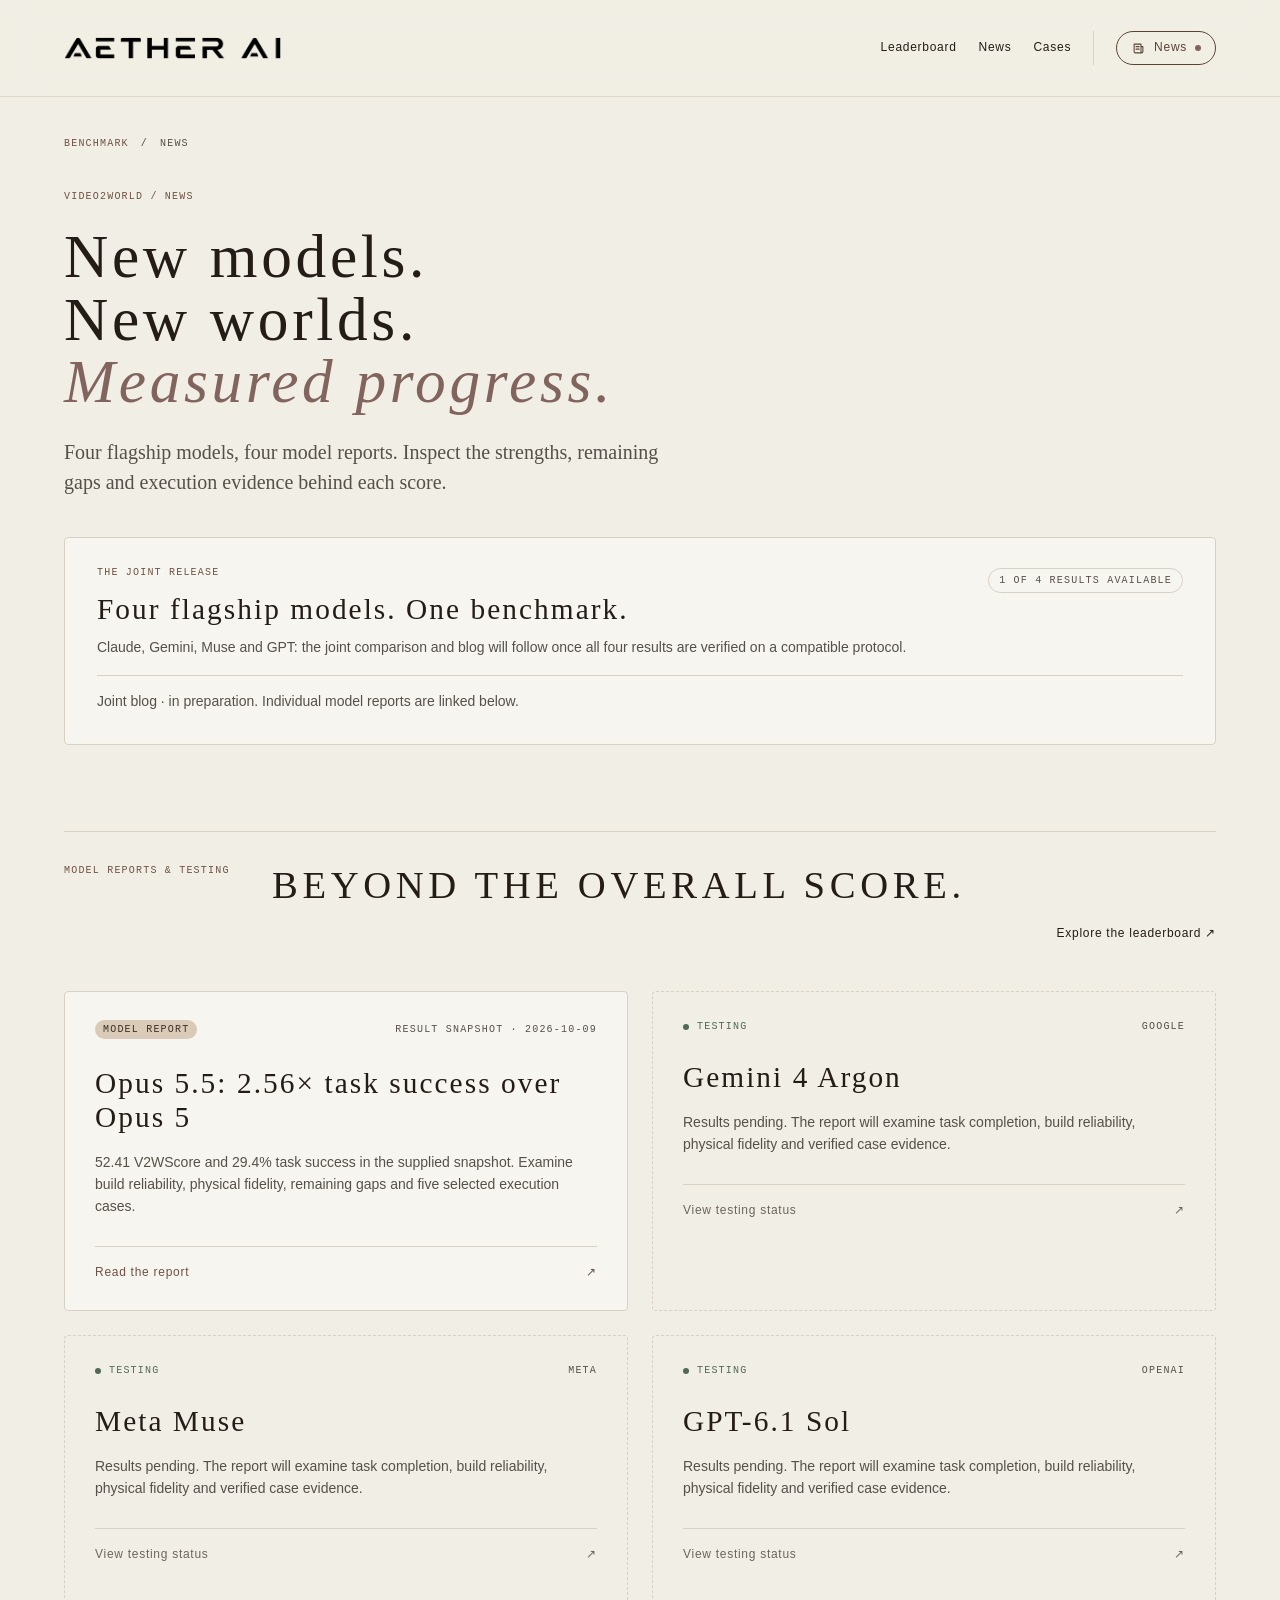
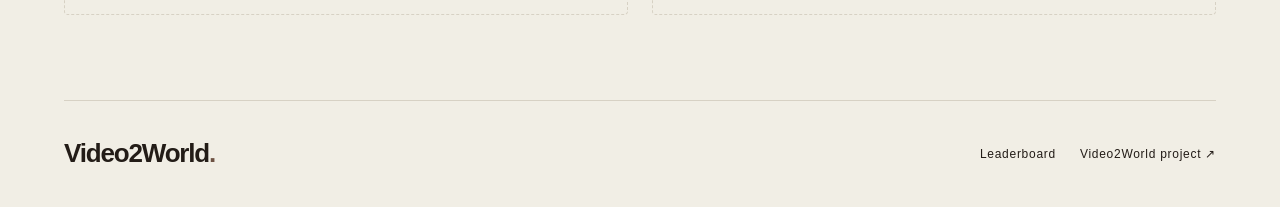
==== commit b19039f5: "Focus leaderboard and add four flagship model reports" ====
--- a/site/news/index.html
+++ b/site/news/index.html
@@ -1 +1 @@
-<!doctype html><html lang="en"><head><meta charset="UTF-8"><meta name="viewport" content="width=device-width, initial-scale=1"><meta name="v2w-base" content=".."><meta name="theme-color" content="#f1eee5"><title>Video2World News — Model Results and Frontier Comparisons</title><meta name="description" content="Follow Video2World model evaluations, case evidence and upcoming frontier-model comparisons."><link rel="stylesheet" href="../styles.css"><link rel="stylesheet" href="../theme.css"><link rel="stylesheet" href="../collaboration.css"><link rel="icon" href="../assets/favicon.ico" sizes="16x16 32x32 48x48"><link rel="icon" type="image/png" sizes="32x32" href="../assets/favicon-32.png"><link rel="apple-touch-icon" sizes="180x180" href="../assets/apple-touch-icon.png"><script src="../app.js" defer></script></head><body data-page="news"><header class="site-header"><div class="nav-inner"><a class="wordmark" href="../../" aria-label="Aether AI · Video2World project page"><img src="../assets/aether-ai.png" alt="Aether AI" width="946" height="96" decoding="async"></a><nav aria-label="Main navigation"><a href="../index.html#leaderboard">Leaderboard</a><a href="../index.html#compare">Compare</a><a href="../index.html#cases">Cases</a><div class="nav-resources"><details class="news-nav"><summary class="nav-board"><svg viewBox="0 0 24 24" aria-hidden="true"><path d="M5 5h11v14H7a2 2 0 0 1-2-2z M16 9h3v8a2 2 0 0 1-2 2 M8 9h5 M8 13h5"/></svg>News <span class="news-nav-dot" aria-hidden="true"></span></summary><div class="news-nav-panel" id="nav-news-summary"><a href="../news/index.html">Latest benchmark news ↗</a></div></details></div></nav></div></header><main class="page-width news-page"><div class="breadcrumbs"><a href="../index.html">Benchmark</a><span>/</span><span>News</span></div><section class="news-intro"><span class="eyebrow section-index">VIDEO2WORLD / NEWS</span><h1>New models.<br>New worlds.<br><em>Measured progress.</em></h1><p>Model results, executable case evidence, and the next frontier comparison.</p></section><section class="campaign-panel" aria-labelledby="campaign-title"><div class="campaign-head"><div><span class="eyebrow section-index">NEXT FRONTIER COMPARISON</span><h2 id="campaign-title">Who builds the best physical world?</h2><p id="campaign-message">The joint comparison will follow after all four results are verified.</p></div><span class="campaign-status" id="campaign-status">1 of 4 results available</span></div><div class="campaign-models" id="campaign-models"></div></section><section class="section" aria-labelledby="news-feed-title"><div class="section-heading"><div><span class="eyebrow section-index">LATEST RESULTS & TESTING</span><h2 id="news-feed-title">Follow the evidence.</h2></div><a class="text-link" href="../index.html#leaderboard">Explore the leaderboard ↗</a></div><div class="updates-grid"></div></section></main><footer class="site-footer"><a class="wordmark" href="../../">Video2World<span class="brand-dot">.</span></a><div class="footer-links"><a href="../index.html">Leaderboard</a><a href="../../">Video2World project ↗</a></div></footer><div id="toast" class="toast" role="status" aria-live="polite"></div></body></html>+<!doctype html><html lang="en"><head><meta charset="UTF-8"><meta name="viewport" content="width=device-width, initial-scale=1"><meta name="v2w-base" content=".."><meta name="theme-color" content="#f1eee5"><title>Video2World News — Model Results and Frontier Comparisons</title><meta name="description" content="Follow Video2World model evaluations, case evidence and upcoming frontier-model comparisons."><link rel="stylesheet" href="../styles.css"><link rel="stylesheet" href="../theme.css"><link rel="stylesheet" href="../collaboration.css"><link rel="icon" href="../assets/favicon.ico" sizes="16x16 32x32 48x48"><link rel="icon" type="image/png" sizes="32x32" href="../assets/favicon-32.png"><link rel="apple-touch-icon" sizes="180x180" href="../assets/apple-touch-icon.png"><script src="../app.js" defer></script></head><body data-page="news"><header class="site-header"><div class="nav-inner"><a class="wordmark" href="../../" aria-label="Aether AI · Video2World project page"><img src="../assets/aether-ai.png" alt="Aether AI" width="946" height="96" decoding="async"></a><nav aria-label="Main navigation"><a href="../index.html#leaderboard">Leaderboard</a><a href="../index.html#updates">News</a><a href="../index.html#cases">Cases</a><div class="nav-resources"><details class="news-nav"><summary class="nav-board"><svg viewBox="0 0 24 24" aria-hidden="true"><path d="M5 5h11v14H7a2 2 0 0 1-2-2z M16 9h3v8a2 2 0 0 1-2 2 M8 9h5 M8 13h5"/></svg>News <span class="news-nav-dot" aria-hidden="true"></span></summary><div class="news-nav-panel" id="nav-news-summary"><a href="../news/index.html">Latest benchmark news ↗</a></div></details></div></nav></div></header><main class="page-width news-page"><div class="breadcrumbs"><a href="../index.html">Benchmark</a><span>/</span><span>News</span></div><section class="news-intro"><span class="eyebrow section-index">VIDEO2WORLD / NEWS</span><h1>New models.<br>New worlds.<br><em>Measured progress.</em></h1><p>Four flagship models, four model reports. Inspect the strengths, remaining gaps and execution evidence behind each score.</p></section><section class="campaign-panel" aria-labelledby="campaign-title"><div class="campaign-head"><div><span class="eyebrow section-index">THE JOINT RELEASE</span><h2 id="campaign-title">Four flagship models. One benchmark.</h2><p id="campaign-message">The joint comparison will follow after all four results are verified.</p></div><span class="campaign-status" id="campaign-status">1 of 4 results available</span></div><p class="campaign-publication" id="campaign-publication">Joint article in preparation.</p></section><section class="section" aria-labelledby="news-feed-title"><div class="section-heading"><div><span class="eyebrow section-index">MODEL REPORTS & TESTING</span><h2 id="news-feed-title">Beyond the overall score.</h2></div><a class="text-link" href="../index.html#leaderboard">Explore the leaderboard ↗</a></div><div class="updates-grid"></div></section></main><footer class="site-footer"><a class="wordmark" href="../../">Video2World<span class="brand-dot">.</span></a><div class="footer-links"><a href="../index.html">Leaderboard</a><a href="../../">Video2World project ↗</a></div></footer><div id="toast" class="toast" role="status" aria-live="polite"></div></body></html>
--- a/site/styles.css
+++ b/site/styles.css
@@ -326,9 +326,9 @@
   grid-template-columns: minmax(0, 1fr) minmax(0, 1fr);
   gap: var(--grid-gap);
   align-items: stretch;
-  min-height: calc(100svh - var(--nav-height));
-  padding-top: 32px;
-  padding-bottom: 32px;
+  min-height: 0;
+  padding-top: 48px;
+  padding-bottom: 16px;
 }
 .hero h1 {
   font-size: var(--fs-d1);
@@ -336,26 +336,22 @@
   letter-spacing: var(--ls-d1);
   text-wrap: balance;
 }
-/* The text column spans the staircase's height: the title starts level with the top of the
-   drawing (below the metric switch) and the stats end level with its base. The offsets are set
-   by app.js from the drawing's actual extent (--ladder-top / --ladder-bottom). */
 .hero-copy {
   display: flex;
   flex-direction: column;
-  padding-top: var(--ladder-top, 0px);
-  padding-bottom: var(--ladder-bottom, 0px);
+  min-width: 0;
 }
 .hero-copy .hero-actions {
-  margin-bottom: 32px; /* minimum gap above the new-leader card */
-}
-/* The new-leader card at the foot of the hero's text column: name block and arrow on top,
-   the three headline numbers on a full-width row below. */
+  margin-bottom: 0;
+}
+/* Latest measured result beside the introduction. */
 .release-highlight.hero-release {
   display: grid;
   grid-template-columns: minmax(0, 1fr) auto;
   align-items: start;
   gap: 0 24px;
-  margin-top: auto; /* pinned to the column's foot, level with the staircase base */
+  margin-top: 0;
+  align-self: center;
   padding: 18px 28px 16px;
 }
 /* Same size as the button text (12px). */
@@ -437,197 +433,6 @@
   font-size: var(--fs-small);
   line-height: var(--lh-small);
   color: var(--text-muted);
-}
-
-/* ---------- Capability ladder (isometric staircase under the hero title) ---------- */
-.tier-ladder {
-  min-width: 0;
-}
-.tier-head {
-  display: flex;
-  align-items: center;
-  justify-content: flex-end;
-  gap: 16px;
-}
-.tier-head .tiny-label {
-  color: var(--accent);
-}
-.tier-figure {
-  margin: 8px auto 0;
-}
-.tl-svg {
-  display: block;
-  margin-inline: auto;
-  width: 100%;
-  height: auto;
-  max-height: calc(100svh - var(--nav-height) - 110px);
-  overflow: visible;
-}
-.tl-svg polygon {
-  stroke-width: 1.4;
-  stroke-linejoin: round;
-}
-.tl-shadow {
-  opacity: 0.06;
-}
-.tl-shadow polygon {
-  fill: var(--text);
-  stroke: var(--text);
-}
-.tl-top {
-  fill: var(--bg);
-}
-.tl-front {
-  fill: var(--surface-soft);
-}
-.tl-side {
-  fill: color-mix(in srgb, var(--warm-tint) 70%, var(--surface-soft));
-}
-.tl-carpet {
-  stroke: none !important;
-}
-.tl-arrow {
-  fill: var(--warm-solid);
-  stroke: none !important;
-}
-.tl-arrow-back {
-  fill: var(--warm-ink);
-  stroke: none !important;
-}
-.tl-tag {
-  fill: var(--text);
-  rx: 15px;
-}
-.tl-tag-text {
-  fill: var(--bg);
-  font: var(--fw-label) 13px var(--font-mono);
-  letter-spacing: var(--ls-label);
-  text-anchor: middle;
-}
-.tl-leader {
-  fill: none;
-  stroke: var(--accent);
-  stroke-width: 1;
-}
-.tl-dot {
-  fill: var(--accent);
-}
-.tl-label {
-  fill: var(--accent);
-  font: var(--fw-label) 14px var(--font-mono);
-  letter-spacing: var(--ls-label);
-}
-.tl-name {
-  fill: var(--text);
-  font: var(--fw-text) 24px var(--font-display);
-  letter-spacing: var(--ls-h3);
-}
-.tl-link {
-  cursor: pointer;
-}
-.tl-link:hover {
-  fill: var(--accent);
-  text-decoration: underline;
-}
-.tl-sep {
-  fill: var(--fog);
-}
-.tl-new {
-  fill: var(--accent-warm);
-  font: var(--fw-label) 12px var(--font-mono);
-  letter-spacing: var(--ls-label);
-}
-.tl-step-name {
-  font: 700 32px var(--font-display);
-  letter-spacing: 0.01em;
-  cursor: pointer;
-}
-/* Plain dark names; the steps are kept light enough for them to read on every tier. */
-.tl-ink-dark,
-.tl-ink-light {
-  fill: var(--text);
-}
-.tl-summit-name {
-  font-size: 40px;
-}
-.tl-step-name:hover {
-  text-decoration: underline;
-}
-.tl-svg polygon.tl-rib {
-  stroke: none;
-  fill-opacity: var(--ladder-arrow-opacity);
-}
-.tl-rib-solid {
-  opacity: var(--ladder-arrow-opacity);
-}
-.tl-step,
-.tl-callout {
-  animation: tl-rise 0.6s cubic-bezier(0.2, 0.7, 0.2, 1) both;
-}
-.tl-step {
-  animation-delay: calc(var(--i) * 70ms);
-}
-.tl-callout {
-  animation-name: tl-fade;
-  animation-delay: calc(250ms + var(--i) * 40ms);
-}
-@keyframes tl-rise {
-  from {
-    opacity: 0;
-    transform: translateY(24px);
-  }
-}
-@keyframes tl-fade {
-  from {
-    opacity: 0;
-  }
-}
-.tier-list {
-  display: none;
-  margin: 16px 0 0;
-  padding: 0;
-  list-style: none;
-}
-.tier-list li {
-  display: grid;
-  align-items: baseline;
-  grid-template-columns: 64px minmax(0, 1fr);
-  gap: 12px;
-  padding: 12px 0;
-  border-top: 1px solid var(--line);
-}
-.tier-list li > span:last-child {
-  display: flex;
-  flex-wrap: wrap;
-  gap: 4px 14px;
-}
-.tier-list button {
-  padding: 0;
-  border: 0;
-  background: none;
-  font: var(--fw-text) var(--fs-body) / var(--lh-small) var(--font-display);
-  text-align: left;
-}
-.tier-list button:hover {
-  color: var(--accent);
-}
-.tier-note {
-  margin-top: 8px;
-  font-size: var(--fs-ui);
-  letter-spacing: var(--ls-ui);
-  color: var(--text-muted);
-}
-@media (max-width: 760px) {
-  .tier-head {
-    flex-direction: column;
-    align-items: flex-start;
-  }
-  .tier-figure {
-    max-width: 420px;
-  }
-  .tier-list {
-    display: block;
-  }
 }
 
 /* ---------- New-leader band ---------- */
@@ -2607,14 +2412,10 @@
     grid-template-columns: minmax(0, 1fr);
     min-height: 0;
   }
-  .hero .tier-ladder {
-    margin-top: 8px;
-  }
 }
 @media (max-width: 860px) {
   .hero,
   .model-hero,
-  .comparison-section,
   .editorial-grid,
   .model-cases-status {
     grid-template-columns: minmax(0, 1fr);
--- a/site/collaboration.css
+++ b/site/collaboration.css
@@ -196,3 +196,50 @@
     grid-template-columns: minmax(0, 1fr);
   }
 }
+
+/* Overall ranking first, followed by four model reports. */
+#leaderboard { padding-top: 32px; }
+.hero-description { margin-top: 24px; }
+.campaign-brief { margin: 0 0 24px; }
+.campaign-head h3 { font-size: var(--fs-h2); line-height: var(--lh-h2); }
+.campaign-publication { margin-top: 16px; padding-top: 14px; border-top: 1px solid var(--line); font-size: var(--fs-small); color: var(--text-muted); }
+.upcoming-update h3 { color: var(--text); }
+.upcoming-update:hover { background: var(--surface); }
+.model-analysis { margin-top: var(--space-section); }
+.analysis-grid { display: grid; grid-template-columns: repeat(2, minmax(0, 1fr)); gap: 24px; }
+.analysis-card { min-width: 0; padding: 28px; border: 1px solid var(--line); border-radius: 4px; background: var(--surface); }
+.analysis-card h3 { font-size: var(--fs-h3); line-height: var(--lh-h3); letter-spacing: var(--ls-h3); }
+.analysis-card p, .analysis-limits p { margin-top: 14px; color: var(--text-muted); }
+.analysis-metrics { display: flex; flex-wrap: wrap; gap: 12px; margin-top: 20px; }
+.analysis-metric { flex: 1 1 120px; padding-top: 12px; border-top: 1px solid var(--line); }
+.analysis-metric span { display: block; color: var(--text-faint); font-size: var(--fs-ui); }
+.analysis-metric strong { display: block; margin-top: 6px; font: var(--fw-text) var(--fs-h2) / var(--lh-h2) var(--font-display); }
+.analysis-case-link { display: inline-block; margin-top: 16px; font-size: var(--fs-small); color: var(--accent); }
+.analysis-limits { margin-top: 24px; padding: 28px; border-left: 2px solid var(--accent-warm); background: var(--surface-soft); }
+.analysis-limits h3 { font-size: var(--fs-h3); }
+.analysis-limits ul, .pending-evidence { margin: 16px 0 0; padding-left: 20px; color: var(--text-muted); }
+.analysis-limits li + li, .pending-evidence li + li { margin-top: 10px; }
+.model-pending { margin-top: 32px; padding: 28px; border: 1px dashed var(--fog); border-radius: 4px; }
+.model-pending h2 { margin-top: 16px; font-size: var(--fs-h2); letter-spacing: var(--ls-h2); }
+.model-pending p { margin-top: 16px; max-width: var(--reading-width); color: var(--text-muted); }
+.model-pending .hero-actions { margin-top: 24px; }
+@media (max-width: 760px) {
+  .hero { padding-top: 32px; }
+  .hero h1 { font-size: var(--fs-h1); line-height: var(--lh-h1); }
+  .analysis-grid { grid-template-columns: minmax(0, 1fr); }
+  .analysis-card, .analysis-limits, .model-pending { padding: 22px 20px; }
+}
+
+body[data-model-status="testing"] .model-hero { grid-template-columns: minmax(0, 1fr); max-width: var(--reading-width); }
+#model-update-cases { scroll-margin-top: var(--nav-height); }
+
+.model-hero { padding-bottom: 32px; }
+.model-hero + .editorial-grid, #generic-results > .editorial-grid:first-child { margin-top: 32px; }
+
+#leaderboard, #updates, #cases, #model-analysis { scroll-margin-top: calc(var(--nav-height) + 20px); }
+.board-context { flex-wrap: wrap; }
+.paper-results-link { margin-left: auto; font-size: var(--fs-ui); }
+@media (max-width: 1023px) {
+  body[data-page="model"] .site-header nav > a[href="../news/index.html"],
+  body[data-page="opus"] .site-header nav > a[href="../news/index.html"] { display: inline-flex; }
+}
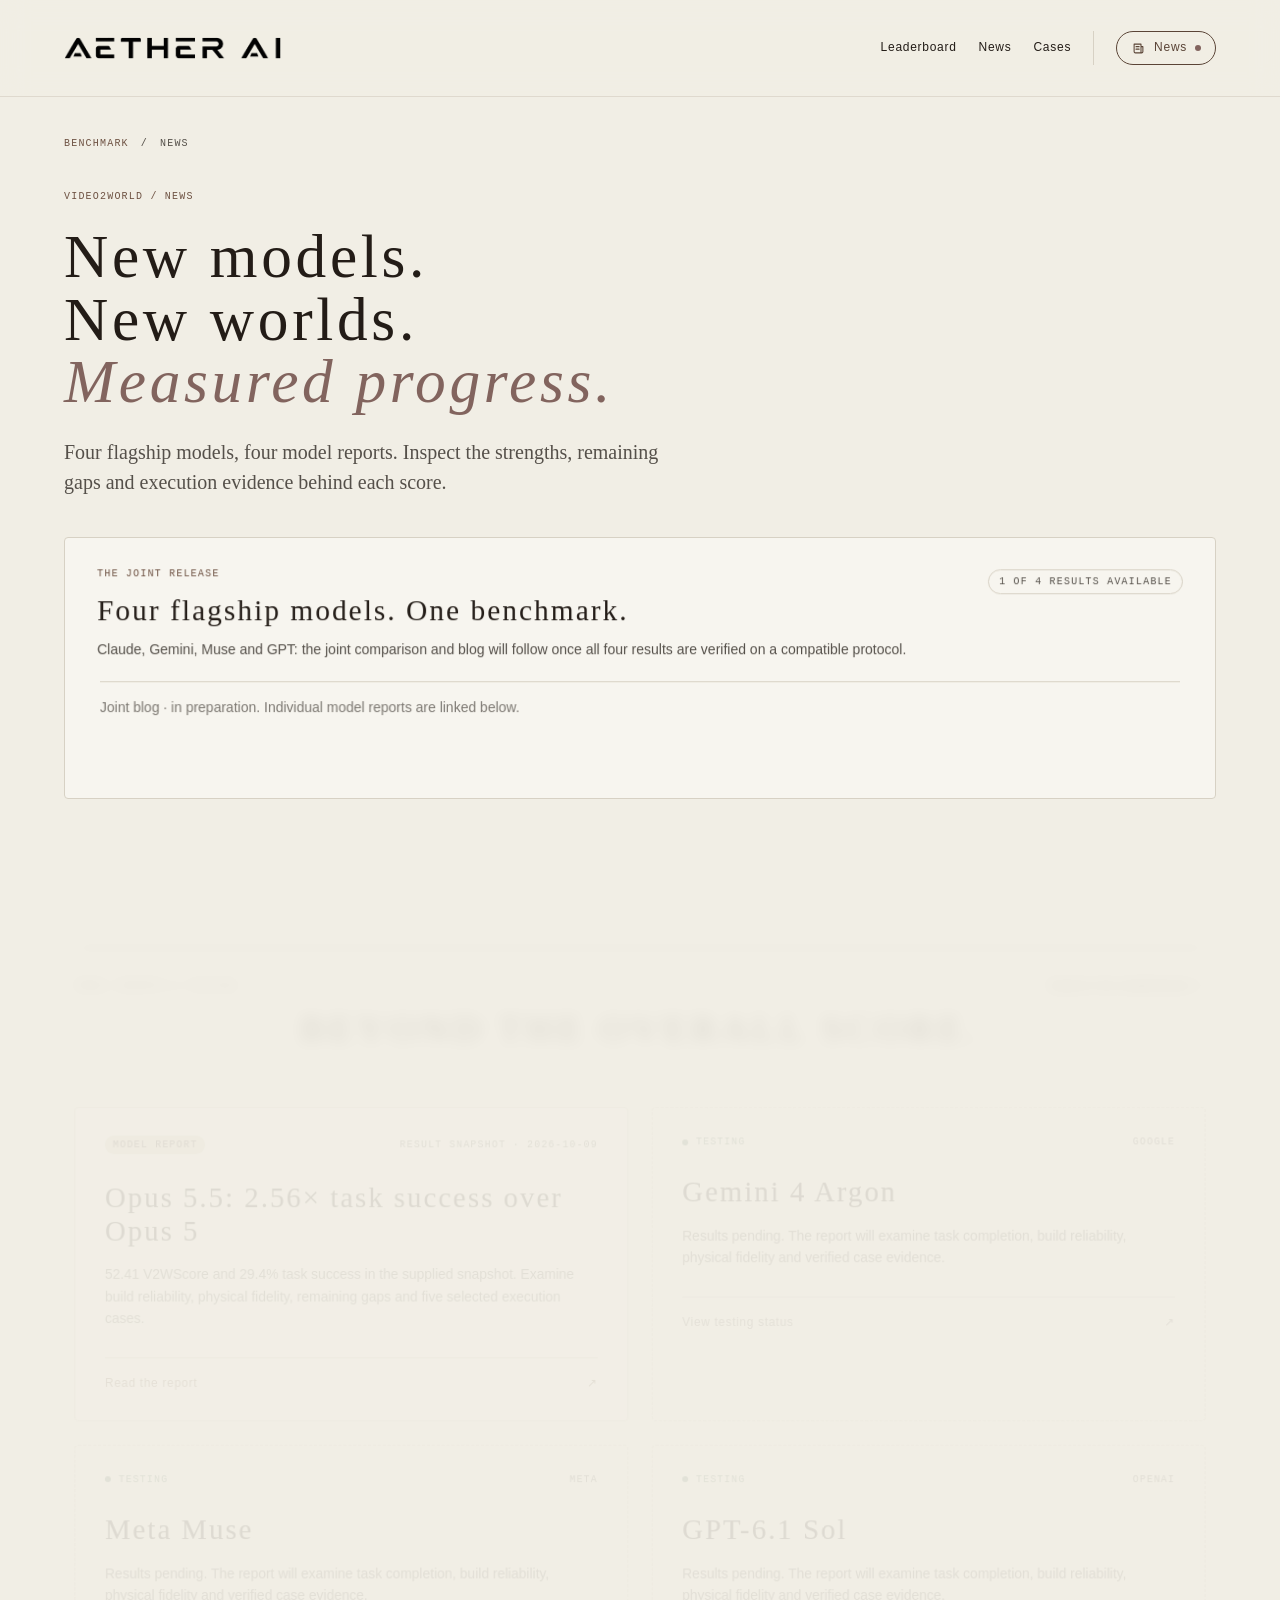
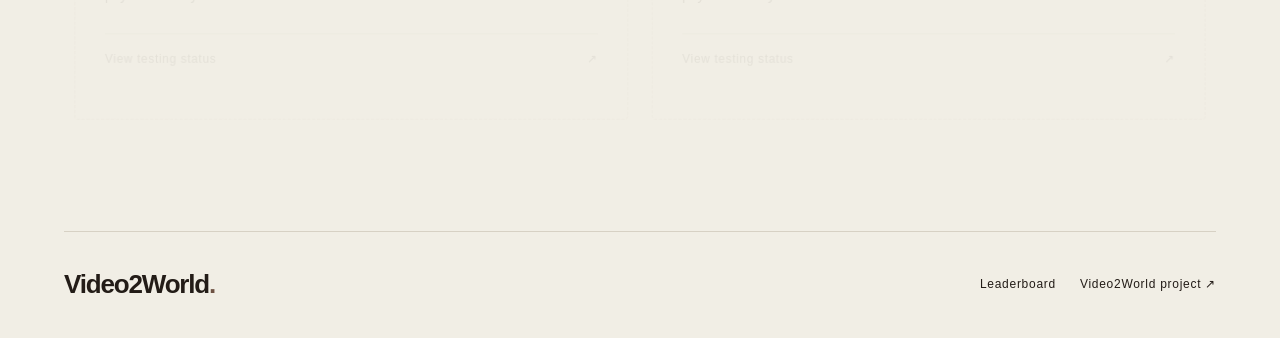
==== commit 616022a1: "Design pass: align leaderboard, Opus report and News with the project page Information structure - H" ====
--- a/site/news/index.html
+++ b/site/news/index.html
@@ -1 +1 @@
-<!doctype html><html lang="en"><head><meta charset="UTF-8"><meta name="viewport" content="width=device-width, initial-scale=1"><meta name="v2w-base" content=".."><meta name="theme-color" content="#f1eee5"><title>Video2World News — Model Results and Frontier Comparisons</title><meta name="description" content="Follow Video2World model evaluations, case evidence and upcoming frontier-model comparisons."><link rel="stylesheet" href="../styles.css"><link rel="stylesheet" href="../theme.css"><link rel="stylesheet" href="../collaboration.css"><link rel="icon" href="../assets/favicon.ico" sizes="16x16 32x32 48x48"><link rel="icon" type="image/png" sizes="32x32" href="../assets/favicon-32.png"><link rel="apple-touch-icon" sizes="180x180" href="../assets/apple-touch-icon.png"><script src="../app.js" defer></script></head><body data-page="news"><header class="site-header"><div class="nav-inner"><a class="wordmark" href="../../" aria-label="Aether AI · Video2World project page"><img src="../assets/aether-ai.png" alt="Aether AI" width="946" height="96" decoding="async"></a><nav aria-label="Main navigation"><a href="../index.html#leaderboard">Leaderboard</a><a href="../index.html#updates">News</a><a href="../index.html#cases">Cases</a><div class="nav-resources"><details class="news-nav"><summary class="nav-board"><svg viewBox="0 0 24 24" aria-hidden="true"><path d="M5 5h11v14H7a2 2 0 0 1-2-2z M16 9h3v8a2 2 0 0 1-2 2 M8 9h5 M8 13h5"/></svg>News <span class="news-nav-dot" aria-hidden="true"></span></summary><div class="news-nav-panel" id="nav-news-summary"><a href="../news/index.html">Latest benchmark news ↗</a></div></details></div></nav></div></header><main class="page-width news-page"><div class="breadcrumbs"><a href="../index.html">Benchmark</a><span>/</span><span>News</span></div><section class="news-intro"><span class="eyebrow section-index">VIDEO2WORLD / NEWS</span><h1>New models.<br>New worlds.<br><em>Measured progress.</em></h1><p>Four flagship models, four model reports. Inspect the strengths, remaining gaps and execution evidence behind each score.</p></section><section class="campaign-panel" aria-labelledby="campaign-title"><div class="campaign-head"><div><span class="eyebrow section-index">THE JOINT RELEASE</span><h2 id="campaign-title">Four flagship models. One benchmark.</h2><p id="campaign-message">The joint comparison will follow after all four results are verified.</p></div><span class="campaign-status" id="campaign-status">1 of 4 results available</span></div><p class="campaign-publication" id="campaign-publication">Joint article in preparation.</p></section><section class="section" aria-labelledby="news-feed-title"><div class="section-heading"><div><span class="eyebrow section-index">MODEL REPORTS & TESTING</span><h2 id="news-feed-title">Beyond the overall score.</h2></div><a class="text-link" href="../index.html#leaderboard">Explore the leaderboard ↗</a></div><div class="updates-grid"></div></section></main><footer class="site-footer"><a class="wordmark" href="../../">Video2World<span class="brand-dot">.</span></a><div class="footer-links"><a href="../index.html">Leaderboard</a><a href="../../">Video2World project ↗</a></div></footer><div id="toast" class="toast" role="status" aria-live="polite"></div></body></html>+<!doctype html><html lang="en"><head><meta charset="UTF-8"><meta name="viewport" content="width=device-width, initial-scale=1"><meta name="v2w-base" content=".."><meta name="theme-color" content="#f1eee5"><title>Video2World News — Model Results and Frontier Comparisons</title><meta name="description" content="Follow Video2World model evaluations, case evidence and upcoming frontier-model comparisons."><link rel="stylesheet" href="../styles.css"><link rel="stylesheet" href="../theme.css"><link rel="stylesheet" href="../collaboration.css"><link rel="stylesheet" href="../motion.css"><link rel="icon" href="../assets/favicon.ico" sizes="16x16 32x32 48x48"><link rel="icon" type="image/png" sizes="32x32" href="../assets/favicon-32.png"><link rel="apple-touch-icon" sizes="180x180" href="../assets/apple-touch-icon.png"><script src="../app.js" defer></script><script src="../motion.js" defer></script></head><body data-page="news"><header class="site-header"><div class="nav-inner"><a class="wordmark" href="../../" aria-label="Aether AI · Video2World project page"><img src="../assets/aether-ai.png" alt="Aether AI" width="946" height="96" decoding="async"></a><nav aria-label="Main navigation"><a href="../index.html#leaderboard">Leaderboard</a><a href="../index.html#updates">News</a><a href="../index.html#cases">Cases</a><div class="nav-resources"><details class="news-nav"><summary class="nav-board"><svg viewBox="0 0 24 24" aria-hidden="true"><path d="M5 5h11v14H7a2 2 0 0 1-2-2z M16 9h3v8a2 2 0 0 1-2 2 M8 9h5 M8 13h5"/></svg>News <span class="news-nav-dot" aria-hidden="true"></span></summary><div class="news-nav-panel" id="nav-news-summary"><a href="../news/index.html">Latest benchmark news ↗</a></div></details></div></nav></div></header><main class="page-width news-page"><div class="breadcrumbs"><a href="../index.html">Benchmark</a><span>/</span><span>News</span></div><section class="news-intro"><span class="eyebrow section-index">VIDEO2WORLD / NEWS</span><h1>New models.<br>New worlds.<br><em>Measured progress.</em></h1><p>Four flagship models, four model reports. Inspect the strengths, remaining gaps and execution evidence behind each score.</p></section><section class="campaign-panel" aria-labelledby="campaign-title"><div class="campaign-head"><div><span class="eyebrow section-index">THE JOINT RELEASE</span><h2 id="campaign-title">Four flagship models. One benchmark.</h2><p id="campaign-message">The joint comparison will follow after all four results are verified.</p></div><span class="campaign-status" id="campaign-status">1 of 4 results available</span></div><p class="campaign-publication" id="campaign-publication">Joint article in preparation.</p></section><section class="section" aria-labelledby="news-feed-title"><div class="section-heading"><div><span class="eyebrow section-index">MODEL REPORTS & TESTING</span><h2 id="news-feed-title">Beyond the overall score.</h2></div><a class="text-link" href="../index.html#leaderboard">Explore the leaderboard ↗</a></div><div class="updates-grid"></div></section></main><footer class="site-footer"><a class="wordmark" href="../../">Video2World<span class="brand-dot">.</span></a><div class="footer-links"><a href="../index.html">Leaderboard</a><a href="../../">Video2World project ↗</a></div></footer><div id="toast" class="toast" role="status" aria-live="polite"></div></body></html>
--- a/site/collaboration.css
+++ b/site/collaboration.css
@@ -198,7 +198,7 @@
 }
 
 /* Overall ranking first, followed by four model reports. */
-#leaderboard { padding-top: 32px; }
+#leaderboard { padding-top: var(--space-section); } /* main-site rhythm: 96px to the first rule */
 .hero-description { margin-top: 24px; }
 .campaign-brief { margin: 0 0 24px; }
 .campaign-head h3 { font-size: var(--fs-h2); line-height: var(--lh-h2); }
@@ -243,3 +243,1151 @@
   body[data-page="model"] .site-header nav > a[href="../news/index.html"],
   body[data-page="opus"] .site-header nav > a[href="../news/index.html"] { display: inline-flex; }
 }
+
+/* Finding cards (model reports): four across, cut corner, mono label + dot glyph, text, then a
+   framed figure on a dashed grid. Layout after a card reference; colours are the site's own. */
+.analysis-grid { grid-template-columns: repeat(4, minmax(0, 1fr)); gap: 16px; align-items: stretch; }
+.analysis-card {
+  display: flex;
+  flex-direction: column;
+  padding: 22px 20px 20px;
+  border-radius: 0;
+  clip-path: polygon(0 0, calc(100% - 18px) 0, 100% 18px, 100% 100%, 0 100%);
+  background:
+    linear-gradient(225deg, var(--line) 0 12.5px, transparent 13px) top right / 18px 18px no-repeat,
+    var(--surface);
+}
+.analysis-card-top { display: flex; align-items: flex-start; justify-content: space-between; gap: 12px; }
+.analysis-label {
+  font: var(--fw-label) 13px / 1.35 var(--font-mono);
+  letter-spacing: 0.08em;
+  text-transform: uppercase;
+  color: var(--text);
+}
+.analysis-glyph { flex-shrink: 0; width: 18px; height: 18px; margin-right: 10px; fill: var(--accent-warm); }
+.analysis-card h3 { margin-top: 28px; font-size: var(--fs-body); line-height: var(--lh-small); letter-spacing: 0.02em; }
+.analysis-card p { margin-top: 10px; font-size: var(--fs-small); line-height: var(--lh-small); }
+.analysis-figure {
+  display: grid;
+  gap: 14px;
+  margin-top: auto;
+  padding: 16px 14px;
+  border: 1px solid var(--line);
+  background-color: var(--bg);
+  background-image:
+    repeating-linear-gradient(90deg, transparent 0 23px, color-mix(in srgb, var(--fog) 55%, transparent) 23px 24px),
+    repeating-linear-gradient(0deg, transparent 0 23px, color-mix(in srgb, var(--fog) 35%, transparent) 23px 24px);
+}
+.analysis-card p + .analysis-figure { margin-top: 20px; }
+.af-head { display: flex; justify-content: space-between; gap: 8px; font: var(--fw-label) var(--fs-label) / 1.3 var(--font-mono); letter-spacing: 0.06em; color: var(--text-muted); }
+.af-bars { display: grid; gap: 3px; margin-top: 6px; }
+.af-bar { display: block; height: 7px; }
+.af-bar.is-a { background: var(--db-main); }
+.af-bar.is-b { border: 1px solid var(--db-compare); background: var(--bg); }
+.af-vals { display: flex; justify-content: space-between; align-items: baseline; gap: 8px; margin-top: 6px; }
+.af-vals b { font: var(--fw-text) var(--fs-h3) / 1 var(--font-display); }
+.af-vals span { font-size: var(--fs-ui); color: var(--text-faint); white-space: nowrap; }
+.analysis-card .analysis-case-link { margin-top: 12px; font-size: var(--fs-ui); }
+@media (max-width: 1180px) { .analysis-grid { grid-template-columns: repeat(2, minmax(0, 1fr)); } }
+@media (max-width: 640px) { .analysis-grid { grid-template-columns: minmax(0, 1fr); } }
+.analysis-links { display: flex; flex-direction: column; gap: 6px; min-height: 52px; margin-top: 12px; }
+.analysis-card .analysis-links .analysis-case-link { margin-top: 0; }
+/* Shared rows across the cards: label, title, text, figure and links line up; figures share a height. */
+@supports (grid-template-rows: subgrid) {
+  .analysis-card { display: grid; grid-row: span 5; grid-template-rows: subgrid; row-gap: 0; }
+  .analysis-card .analysis-figure { margin-top: 20px; align-content: start; }
+  .analysis-card p + .analysis-figure { margin-top: 20px; }
+}
+/* Figure box without the grid pattern (plain page colour). */
+.analysis-figure { background-image: none; }
+/* Component metrics: heading above, full-width table below. */
+.editorial-grid.metrics-stack { grid-template-columns: minmax(0, 1fr); gap: 28px; }
+
+/* ---------- Section headings and rhythm aligned with the main project site ----------
+   Main site: 96px from the previous block to a 1px rule; 32px below the rule the small index
+   (left column) and the uppercase title (from the second column); content 48px below. */
+.hero { padding-bottom: 0; }
+.hero + .section { padding-top: var(--space-section); }
+.update-page .model-hero { padding-bottom: 0; }
+.update-page > section[data-rail] { margin-top: var(--space-section); }
+.update-page > section[data-rail] > .section-heading,
+.update-page .model-update-cases .section-heading { margin-top: 0; }
+.update-page .editorial-grid {
+  display: grid;
+  grid-template-columns: minmax(0, 0.56fr) minmax(0, 2fr) minmax(0, 0.8fr);
+  gap: 0 24px;
+  padding-top: 32px;
+  border-top: 1px solid var(--line);
+}
+.update-page .editorial-grid > div:first-child { display: contents; }
+.update-page .editorial-grid > div:first-child > .section-index { grid-column: 1; grid-row: 1; align-self: start; margin: 0; }
+.update-page .editorial-grid > div:first-child > h2 {
+  grid-column: 2 / -1;
+  grid-row: 1;
+  font-size: var(--fs-h1);
+  line-height: var(--lh-h1);
+  letter-spacing: var(--ls-h1);
+  text-transform: uppercase;
+}
+.update-page .editorial-grid > div:first-child > h2 br { display: none; }
+.update-page .editorial-grid > :not(:first-child) { grid-column: 2 / -1; grid-row: 2; margin-top: var(--space-head); }
+.update-page .editorial-grid > table { grid-column: 1 / -1; }
+.update-page .editorial-grid.metrics-stack { gap: 0 24px; }
+@media (max-width: 1050px) {
+  .update-page .editorial-grid { grid-template-columns: minmax(0, 0.5fr) minmax(0, 1.5fr); }
+}
+@media (max-width: 760px) {
+  .update-page .editorial-grid { grid-template-columns: minmax(0, 1fr); }
+  .update-page .editorial-grid > * ,
+  .update-page .editorial-grid > div:first-child > * { grid-column: 1 / -1 !important; grid-row: auto !important; }
+  .update-page .editorial-grid > div:first-child > h2 { margin-top: 18px; font-size: clamp(24px, 7vw, 32px); letter-spacing: 0.06em; }
+}
+
+/* Section index on its own line above the title (both pages, every section). The index, title
+   and lede share the title's left edge; actions stay on the right of the lede line. */
+.section-heading .section-index { grid-column: 2 / -1; grid-row: 1; margin: 0 0 14px; }
+.section-heading h2 { grid-row: 2; }
+.section-heading p { grid-row: 3; }
+.section-heading > :not(div) { grid-row: 3; }
+.update-page .editorial-grid > div:first-child > .section-index { grid-column: 2 / -1; grid-row: 1; margin: 0 0 14px; }
+.update-page .editorial-grid > div:first-child > h2 { grid-row: 2; }
+.update-page .editorial-grid > :not(:first-child) { grid-row: 3; }
+@media (max-width: 1100px) {
+  .section-heading > :not(div) { grid-row: 4; }
+}
+@media (max-width: 760px) {
+  .section-heading .section-index,
+  .update-page .editorial-grid > div:first-child > .section-index { grid-column: 1; margin-bottom: 0; }
+}
+/* the heading grid has an 18px row gap: pull the index so it sits 14px above every title */
+.section-heading .section-index { margin-bottom: -4px; }
+@media (max-width: 760px) {
+  .section-heading .section-index { margin-bottom: 0; }
+  .update-page .editorial-grid > div:first-child > h2 { margin-top: 14px; }
+}
+/* Section index starts at the page's left edge, on its own line above the title. */
+.section-heading .section-index,
+.update-page .editorial-grid > div:first-child > .section-index { grid-column: 1 / -1; }
+/* Ranking panel without the kicker: the title sits at the top, level with the metric switch. */
+.ranking-stage { padding-top: 24px; }
+.ranking-stage .chart-heading { align-items: center; margin-bottom: 20px; }
+.ranking-stage .chart-heading h3 { margin-top: 0; }
+
+/* "Explore the numbers" filters: Model as light text tabs with search on the right, a hairline,
+   then Metrics as pill buttons. */
+.board-toolbar {
+  align-items: center;
+  gap: 20px;
+  padding: 14px 0 18px;
+  border-top: 0;
+  border-bottom: 1px solid var(--line);
+}
+.filter-label { min-width: 64px; color: var(--text-muted); }
+.provider-tabs { display: flex; flex-wrap: wrap; gap: 4px 22px; }
+.provider-tabs button,
+.provider-tabs button:hover,
+.provider-tabs button.active {
+  min-height: 34px;
+  padding: 0 0 2px;
+  border: 0;
+  border-bottom: 2px solid transparent;
+  border-radius: 0;
+  background: none;
+  font: var(--fw-text) var(--fs-body) / 1 var(--font-display);
+  letter-spacing: 0.01em;
+  text-transform: none;
+  color: var(--text-faint);
+}
+.provider-tabs button:hover { color: var(--text); }
+.provider-tabs button.active { color: var(--text); border-bottom-color: var(--warm-solid); }
+.board-toolbar .search { margin-left: auto; width: 260px; min-height: 42px; }
+.metric-views { gap: 12px 20px; padding: 18px 0 20px; }
+.metric-views .segmented { gap: 10px; }
+.metric-views .segmented button { min-height: 40px; padding: 0 18px; font-size: var(--fs-small); text-transform: none; }
+@media (max-width: 760px) {
+  .board-toolbar { flex-wrap: wrap; }
+  .board-toolbar .search { order: -1; width: 100%; margin-left: 0; }
+  .filter-label { min-width: 0; }
+}
+
+/* 01 toolbar: last-updated date, paper results and CSV download as one row of secondary
+   information (same small type, hairline rules above and below, thin separators). */
+.board-meta {
+  align-items: center;
+  margin-bottom: 24px;
+  padding: 10px 0;
+  border-top: 1px solid var(--line);
+  border-bottom: 1px solid var(--line);
+}
+.board-meta-actions { display: flex; align-items: center; }
+.board-meta-actions > * + * { margin-left: 18px; padding-left: 18px; border-left: 1px solid var(--line); }
+.board-meta .snapshot-date,
+.board-meta .text-link {
+  font: var(--fw-label) var(--fs-label) / var(--lh-label) var(--font-mono);
+  letter-spacing: var(--ls-label);
+  text-transform: uppercase;
+  color: var(--text-muted);
+}
+.board-meta .text-link { padding-top: 0; padding-bottom: 0; padding-right: 0; border-top: 0; border-right: 0; border-bottom: 0; background: none; cursor: pointer; }
+.board-meta-actions > :first-child { border-left: 0; }
+.board-meta .text-link:hover { color: var(--accent); }
+.board-meta .text-link span { color: var(--accent); }
+@media (max-width: 560px) {
+  .board-meta { flex-direction: column; align-items: flex-start; gap: 8px; }
+}
+/* No rules here (rules separate the major sections): a soft rounded strip groups the three
+   items, and a small dot separates the two actions. */
+.board-meta {
+  padding: 9px 18px;
+  border-top: 0;
+  border-bottom: 0;
+  border-radius: 999px;
+  background: color-mix(in srgb, var(--warm-tint) 32%, var(--bg));
+}
+.board-meta-actions > * + * { border-left: 0; padding-left: 0; margin-left: 0; }
+.board-meta-actions > * + *::before {
+  content: '';
+  display: inline-block;
+  width: 3px;
+  height: 3px;
+  margin: 0 14px 2px;
+  border-radius: 50%;
+  background: var(--text-faint);
+  vertical-align: middle;
+}
+@media (max-width: 560px) {
+  .board-meta { border-radius: 14px; padding: 12px 16px; }
+}
+
+/* ---------- 01: ranking and full results as one module ----------
+   Rank-by pills, then the podium (leader large on the left, #2 and #3 stacked on the right),
+   then "Explore all results" with filters and the table. No outer panel. */
+.ranking-stage { margin: 0 0 var(--space-block); padding: 0; border: 0; border-radius: 0; background: none; }
+.rank-by { display: flex; align-items: center; justify-content: flex-start; gap: 16px; margin: 0 0 22px; }
+.rank-by .segmented { gap: 10px; }
+.rank-by .segmented button { min-height: 42px; padding: 0 20px; font-size: var(--fs-small); text-transform: none; }
+.rank-podium.podium-split {
+  display: grid;
+  grid-template-columns: minmax(0, 1.12fr) minmax(0, 1fr);
+  grid-template-rows: 1fr 1fr;
+  gap: 14px;
+  max-width: none;
+  margin: 0;
+  align-items: stretch;
+}
+.podium-split .podium-card,
+.podium-split .podium-card.podium-leader {
+  position: relative;
+  display: grid;
+  grid-template-columns: minmax(0, 1fr) auto;
+  grid-template-areas: "place avatar" "prov avatar" "name avatar" "score score" "note note";
+  align-content: start;
+  justify-items: start;
+  text-align: left;
+  padding: 22px 24px;
+  border: 1px solid var(--line);
+  border-radius: 16px;
+  background: var(--surface);
+}
+.podium-split .podium-1 {
+  grid-column: 1; grid-row: 1 / 3;
+  grid-template-columns: 1fr;
+  grid-template-areas: "place" "avatar" "prov" "name" "score" "note";
+  justify-items: center;
+  align-content: center;
+  text-align: center;
+  border-color: transparent;
+  background: color-mix(in srgb, var(--warm-tint) 62%, var(--surface));
+}
+.podium-split .podium-2 { grid-column: 2; grid-row: 1; background: color-mix(in srgb, var(--warm-tint) 34%, var(--surface)); border-color: transparent; }
+.podium-split .podium-3 { grid-column: 2; grid-row: 2; }
+.podium-split .podium-card:hover { border-color: var(--accent); }
+.podium-place {
+  grid-area: place;
+  font: var(--fw-label) var(--fs-label) / var(--lh-label) var(--font-mono);
+  letter-spacing: var(--ls-label);
+  text-transform: uppercase;
+  color: var(--text-muted);
+}
+.podium-split .podium-1 .podium-place { position: absolute; top: 22px; left: 24px; }
+.podium-new {
+  position: absolute;
+  top: 18px;
+  right: 20px;
+  padding: 3px 10px;
+  border-radius: 999px;
+  background: color-mix(in srgb, var(--warm-tint) 80%, var(--bg));
+  font: var(--fw-label) var(--fs-ui) / 1.3 var(--font-mono);
+  letter-spacing: var(--ls-label);
+  text-transform: uppercase;
+  color: var(--warm-ink);
+}
+.podium-split .podium-avatar { grid-area: avatar; margin: 0; align-self: start; }
+.podium-split .podium-2 .podium-avatar .provider-mark,
+.podium-split .podium-3 .podium-avatar .provider-mark { width: 56px; height: 56px; }
+.podium-split .podium-1 .podium-avatar { margin: 28px 0 12px; }
+.podium-split .podium-provider { grid-area: prov; margin: 14px 0 2px; }
+.podium-split .podium-1 .podium-provider { margin-top: 10px; }
+.podium-split .podium-name { grid-area: name; }
+.podium-split .podium-score { grid-area: score; margin-top: 10px; }
+.podium-split .podium-note { grid-area: note; margin-top: 6px; }
+.podium-split .podium-1 .podium-name { font-size: var(--fs-h2); }
+.podium-split .podium-1 .podium-score { font-size: var(--fs-d1); }
+.podium-split .podium-2 .podium-score,
+.podium-split .podium-3 .podium-score { font-size: var(--fs-h1); }
+/* Explore all results */
+.results-head { display: flex; align-items: flex-end; justify-content: space-between; gap: 16px; margin-bottom: 10px; }
+.results-head h3 { font-size: var(--fs-h2); letter-spacing: var(--ls-h2); }
+.results-head .tiny-label { margin-top: 8px; color: var(--text-muted); }
+.table-section-label { display: none; }
+@media (max-width: 760px) {
+  .rank-podium.podium-split { grid-template-columns: minmax(0, 1fr); grid-template-rows: none; }
+  .podium-split .podium-1, .podium-split .podium-2, .podium-split .podium-3 { grid-column: 1; grid-row: auto; }
+  .podium-split .podium-1 .podium-place { position: static; }
+  .rank-by { flex-wrap: wrap; }
+  .results-head { flex-direction: column; align-items: flex-start; }
+}
+/* leader card: higher specificity than the generic .podium-card.podium-leader rules */
+.podium-split .podium-card.podium-1 {
+  grid-column: 1; grid-row: 1 / 3;
+  grid-template-columns: 1fr;
+  grid-template-areas: "place" "avatar" "prov" "name" "score" "note";
+  justify-items: center;
+  align-content: center;
+  text-align: center;
+  border-color: transparent;
+  background: color-mix(in srgb, var(--warm-tint) 62%, var(--surface));
+}
+.podium-split .podium-card.podium-1:hover { border-color: var(--accent); background: color-mix(in srgb, var(--warm-tint) 72%, var(--surface)); }
+.podium-split .podium-card.podium-1 .podium-place { position: absolute; top: 22px; left: 24px; }
+.podium-split .podium-card .podium-new { top: 20px; right: 22px; }
+.podium-split .podium-2 .podium-new, .podium-split .podium-3 .podium-new { right: 96px; }
+.ranking-stage { margin-bottom: clamp(56px, 6vw, 88px); }
+@media (max-width: 760px) {
+  .podium-split .podium-card.podium-1 { grid-column: 1; grid-row: auto; }
+  .podium-split .podium-card.podium-1 .podium-place { position: static; }
+}
+/* an absolutely placed grid item is positioned within its grid area: take the leader's label
+   out of the "place" area so it pins to the card's own corner, level with the side cards */
+.podium-split .podium-card.podium-1 .podium-place { grid-area: auto; }
+@media (max-width: 760px) {
+  .podium-split .podium-card.podium-1 { order: -1; }
+  .podium-split .podium-card.podium-1 .podium-place { grid-area: place; }
+  .rank-by .filter-label { flex-basis: 100%; text-align: left; }
+}
+.rank-by .filter-label { justify-content: flex-start; }
+@media (max-width: 760px) {
+  .ranking-stage .chart-heading.rank-by { flex-direction: row; flex-wrap: wrap; align-items: center; justify-content: flex-start; }
+  .ranking-stage .chart-heading.rank-by .filter-label { flex-basis: 100%; }
+}
+/* Section intros run to the page's right edge (same width as the content below); an action
+   link such as "All news" moves to its own line, right-aligned, under the intro. */
+.section-heading p { grid-column: 2 / -1; max-width: none; }
+.section-heading > :not(div) { grid-column: 2 / -1; grid-row: 4; justify-self: end; margin-top: 4px; }
+@media (max-width: 760px) {
+  .section-heading p, .section-heading > :not(div) { grid-column: 1; justify-self: start; }
+}
+/* Section action (e.g. "All news ↗") on the index line, at the right edge. */
+.section-heading > :not(div) { grid-column: -2 / -1; grid-row: 1; justify-self: end; align-self: center; margin: 0 0 10px; }
+@media (max-width: 760px) {
+  .section-heading > :not(div) { grid-column: 1; grid-row: 1; justify-self: end; }
+}
+.section-heading > :not(div) { margin: 0; align-self: center; line-height: 1; min-height: 0; }
+.section-heading > :not(div) { margin-block: -14px; }  /* does not add height to the index line */
+/* Section title and intro centred across the full content width (index stays at the left,
+   the action at the right, on the line above). */
+.section-heading h2,
+.section-heading p,
+.update-page .editorial-grid > div:first-child > h2 { grid-column: 1 / -1; justify-self: center; text-align: center; }
+.section-heading p { max-width: 62em; }
+@media (min-width: 1200px) { .section-heading h2 { white-space: normal; } }
+.section-heading p { max-width: none; }
+
+/* ---------- 02 News & model reports: one framed block, four panels ----------
+   Top bar (index · All news), title + intro | dark joint-release panel,
+   featured report with a still from a verified case | upcoming reports list. */
+.reports-section { padding-top: var(--space-section); }
+.reports-bento {
+  display: grid;
+  grid-template-columns: minmax(0, 1fr) minmax(0, 1fr);
+  grid-template-areas: "top top" "intro campaign" "reports reports";
+  padding: 18px 18px 18px;
+  border: 1px solid var(--line);
+  border-radius: 20px;
+  background: var(--surface);
+}
+.bento-top { grid-area: top; display: flex; align-items: center; justify-content: space-between; padding: 4px 4px 16px; }
+.bento-top .section-index { margin: 0; }
+.bento-top .text-link { font-size: var(--fs-ui); }
+.bento-intro {
+  grid-area: intro;
+  display: flex;
+  flex-direction: column;
+  justify-content: space-between;
+  gap: 32px;
+  padding: 28px 28px 32px;
+  background: var(--bg);
+}
+.bento-intro h2 { font-size: var(--fs-h1); line-height: var(--lh-h1); letter-spacing: var(--ls-h1); text-transform: uppercase; text-align: left; }
+.bento-intro p { max-width: 30em; font: var(--fw-text) var(--fs-lead) / var(--lh-lead) var(--font-display); color: var(--text-muted); }
+.bento-campaign.campaign-panel {
+  grid-area: campaign;
+  display: flex;
+  flex-direction: column;
+  margin: 0;
+  padding: 24px 26px 28px;
+  border: 0;
+  border-radius: 0;
+  background: color-mix(in srgb, var(--warm-solid), var(--text) 30%);
+  color: var(--bg);
+}
+.bento-row { display: flex; align-items: center; justify-content: space-between; gap: 12px; }
+.bento-campaign .tiny-label,
+.bento-campaign .campaign-status { color: color-mix(in srgb, var(--bg) 75%, transparent); }
+.bento-campaign .campaign-status { padding: 0; border: 0; font: var(--fw-label) var(--fs-label) / var(--lh-label) var(--font-mono); letter-spacing: var(--ls-label); text-transform: uppercase; }
+.bento-campaign h3 { margin-top: 40px; font: var(--fw-display) var(--fs-h1) / var(--lh-h1) var(--font-display); letter-spacing: 0.02em; color: var(--bg); }
+.bento-campaign #campaign-message { margin-top: auto; padding-top: 28px; font-size: var(--fs-body); color: color-mix(in srgb, var(--bg) 85%, transparent); }
+.bento-campaign .campaign-publication { margin-top: 8px; font: var(--fw-label) var(--fs-label) / var(--lh-label) var(--font-mono); letter-spacing: var(--ls-label); text-transform: uppercase; color: color-mix(in srgb, var(--bg) 60%, transparent); }
+.bento-campaign .campaign-publication a { color: var(--bg); }
+.bento-reports.updates-grid { grid-area: reports; display: grid; grid-template-columns: minmax(0, 1fr) minmax(0, 1fr); gap: 0; margin: 0; }
+.bento-featured.update-card {
+  display: flex;
+  flex-direction: column;
+  min-height: 0;
+  padding: 0;
+  border: 0;
+  border-radius: 0;
+  background: color-mix(in srgb, var(--warm-tint) 55%, var(--surface));
+  color: var(--text);
+}
+.bento-featured.update-card:hover { border: 0; background: color-mix(in srgb, var(--warm-tint) 70%, var(--surface)); }
+.bento-cover { display: block; aspect-ratio: 16 / 10; overflow: hidden; background: var(--media-black); }
+.bento-cover img { width: 100%; height: 100%; object-fit: cover; transition: transform 0.6s cubic-bezier(0.22, 1, 0.36, 1); }
+.bento-featured:hover .bento-cover img { transform: scale(1.03); }
+.bento-featured-body { display: flex; flex-direction: column; padding: 22px 26px 24px; }
+.bento-featured-body .tiny-label { color: var(--text-muted); }
+.bento-state { display: inline-flex; align-items: center; gap: 6px; font: var(--fw-label) var(--fs-label) / var(--lh-label) var(--font-mono); letter-spacing: var(--ls-label); text-transform: uppercase; color: var(--text-muted); }
+.bento-state i { width: 6px; height: 6px; border-radius: 50%; background: var(--fog); }
+.bento-state.is-published { color: var(--positive); }
+.bento-state.is-published i { background: var(--positive); }
+.bento-name { margin-top: 26px; font: var(--fw-text) var(--fs-h1) / var(--lh-h1) var(--font-display); letter-spacing: 0.02em; }
+.bento-line { margin-top: 10px; font: var(--fw-text) var(--fs-lead) / var(--lh-lead) var(--font-display); color: var(--text-muted); }
+.bento-metrics { display: flex; align-items: flex-end; gap: 32px; margin-top: 22px; padding-top: 20px; border-top: 1px solid color-mix(in srgb, var(--text) 18%, transparent); }
+.bento-metrics > span:not(.bento-read) { display: flex; flex-direction: column; gap: 4px; }
+.bento-metrics b { font: var(--fw-text) var(--fs-h2) / 1 var(--font-display); font-variant-numeric: tabular-nums; }
+.bento-metrics small { font: var(--fw-label) var(--fs-label) / var(--lh-label) var(--font-mono); letter-spacing: var(--ls-label); text-transform: uppercase; color: var(--text-muted); }
+.bento-read { margin-left: auto; font: var(--fw-label) var(--fs-ui) / 1.3 var(--font-mono); letter-spacing: var(--ls-label); text-transform: uppercase; color: var(--accent); }
+.bento-upcoming-list { display: flex; flex-direction: column; padding: 24px 26px; border-left: 1px solid var(--line); background: var(--bg); }
+.bento-upcoming-list > .bento-row .tiny-label { color: var(--accent); }
+.bento-upcoming.update-card {
+  display: flex;
+  align-items: baseline;
+  justify-content: space-between;
+  gap: 12px;
+  min-height: 0;
+  padding: 26px 0;
+  border: 0;
+  border-bottom: 1px solid var(--line);
+  border-radius: 0;
+  background: none;
+}
+.bento-upcoming.update-card:last-child { border-bottom: 0; }
+.bento-upcoming.update-card:hover { border-color: var(--line); color: var(--accent); }
+.bento-upcoming strong { font: var(--fw-text) var(--fs-h3) / var(--lh-h3) var(--font-display); letter-spacing: var(--ls-h3); }
+.bento-upcoming .tiny-label { color: var(--text-faint); }
+.bento-empty { margin-top: 24px; color: var(--text-muted); }
+@media (max-width: 900px) {
+  .reports-bento { grid-template-columns: minmax(0, 1fr); grid-template-areas: "top" "intro" "campaign" "reports"; padding: 12px; }
+  .bento-reports.updates-grid { grid-template-columns: minmax(0, 1fr); }
+  .bento-upcoming-list { border-left: 0; }
+  .bento-intro, .bento-campaign.campaign-panel, .bento-featured-body, .bento-upcoming-list { padding: 22px 20px; }
+  .bento-campaign h3 { margin-top: 24px; }
+}
+.bento-upcoming.update-card { flex-direction: row; }
+/* 02 without the outer frame: the panels sit on the page and span its content width; the
+   section opens with the same rule as the other sections. */
+.reports-bento { padding: 0; border: 0; border-radius: 0; background: none; }
+.bento-top { padding: 32px 0 16px; border-top: 1px solid var(--line); }
+@media (max-width: 900px) { .reports-bento { padding: 0; } }
+.bento-intro { padding-left: 0; background: none; }  /* same colour as the page: align with its edge */
+.bento-intro { justify-content: flex-start; gap: 18px; }  /* intro right under the title, as in the other section headings */
+/* Featured cover inset in the card at close to its native 640px width (sharp, not stretched). */
+.bento-featured .bento-cover { margin: 24px 26px 0; border-radius: 10px; aspect-ratio: 16 / 10; }
+.bento-featured .bento-cover img { image-rendering: auto; }
+@media (max-width: 900px) { .bento-featured .bento-cover { margin: 20px 20px 0; } }
+/* Home joint-release panel: no "in preparation" note; once the joint analysis is published the
+   line returns as its link. */
+.bento-campaign .campaign-publication:not(:has(a)) { display: none; }
+/* Featured report shorter (lower cover, tighter body); upcoming list fills the same height with
+   the three models sharing it evenly; both columns exactly half the width. */
+.bento-reports.updates-grid { grid-template-columns: minmax(0, 1fr) minmax(0, 1fr); align-items: stretch; }
+.bento-featured .bento-cover { margin: 20px 24px 0; aspect-ratio: 2.1 / 1; }
+.bento-featured .bento-cover img { object-position: 50% 62%; }
+.bento-featured-body { padding: 16px 24px 18px; }
+.bento-name { margin-top: 10px; font-size: var(--fs-h2); }
+.bento-line { margin-top: 2px; font-size: var(--fs-body); }
+.bento-metrics { gap: 26px; margin-top: 14px; padding-top: 12px; }
+.bento-metrics b { font-size: var(--fs-h3); }
+.bento-upcoming-list { padding: 20px 24px; }
+.bento-upcoming.update-card { flex: 1 1 0; align-items: center; padding: 0; }
+.bento-upcoming-list > .bento-row { padding-bottom: 6px; }
+@media (max-width: 900px) {
+  .bento-upcoming.update-card { flex: none; padding: 22px 0; }
+}
+/* Top row: both panels start their text on the same line (28px), title then copy 18px below.
+   The left title stays the section title (uppercase, larger); the joint-release title is a
+   smaller sentence-case heading in the same serif. */
+.bento-intro { padding-top: 28px; padding-bottom: 32px; }
+.bento-campaign.campaign-panel { justify-content: flex-start; gap: 18px; padding: 28px 28px 32px; }
+.bento-campaign h3 { margin: 0; font-size: var(--fs-h2); line-height: var(--lh-h2); letter-spacing: 0.02em; }
+.bento-campaign #campaign-message { margin: 0; padding: 0; font: var(--fw-text) var(--fs-body) / var(--lh-body) var(--font-display); }
+/* Upcoming reports: official brand mark (monochrome, warm ink) in a light round container,
+   then the model name; provider on the right. Rows centred, padding trimmed. */
+.bento-upcoming-list { padding: 18px 24px; }
+.bento-upcoming.update-card { justify-content: flex-start; gap: 18px; }
+.bento-upcoming .tiny-label { margin-left: auto; }
+.bento-logo {
+  display: grid;
+  place-items: center;
+  flex-shrink: 0;
+  width: 60px;
+  height: 60px;
+  border-radius: 50%;
+  background: color-mix(in srgb, var(--warm-tint) 45%, var(--surface));
+  font: var(--fw-text) var(--fs-h3) / 1 var(--font-display);
+  color: var(--warm-ink);
+}
+.bento-logo i {
+  width: 36px;
+  height: 36px;
+  background: var(--warm-ink);
+  -webkit-mask: var(--logo) center / contain no-repeat;
+  mask: var(--logo) center / contain no-repeat;
+}
+.bento-upcoming.update-card:hover .bento-logo { background: color-mix(in srgb, var(--warm-tint) 70%, var(--surface)); }
+@media (max-width: 560px) {
+  .bento-logo { width: 48px; height: 48px; }
+  .bento-logo i { width: 28px; height: 28px; }
+}
+.bento-campaign.campaign-panel { justify-content: center; align-items: center; text-align: center; }  /* title + note centred in the dark panel */
+.bento-campaign.campaign-panel { padding-top: 30px; padding-bottom: 30px; }
+
+/* 03 Case studies: one tinted panel with a source-video library and a two-run comparison (2026-10-17). */
+.case-study { padding: clamp(20px, 2.4vw, 32px); border-radius: 18px; background: color-mix(in srgb, var(--surface-soft) 45%, var(--bg)); }
+.cs-head .section-index { display: block; margin: 0 0 12px; }
+.cs-head h2 { margin: 0; text-align: left; }
+.cs-library-head, .cs-detail-head { display: flex; align-items: flex-end; justify-content: space-between; gap: 16px; }
+.cs-library-head { margin: clamp(24px, 3vw, 36px) 0 16px; }
+.cs-library-head .eyebrow, .cs-detail-head .eyebrow { margin: 0; }
+.cs-all { font: var(--fw-label) var(--fs-ui) / 1 var(--font-mono); letter-spacing: var(--ls-ui); text-transform: uppercase; color: var(--text-faint); text-decoration: none; }
+.cs-all:hover, .cs-source:hover { color: var(--accent); }
+.cs-library { display: grid; grid-template-columns: repeat(5, minmax(0, 1fr)); gap: 12px; }
+.cs-thumb { display: grid; gap: 8px; padding: 6px 6px 8px; border: 1px solid var(--line); border-radius: 10px; background: color-mix(in srgb, var(--surface-soft) 60%, var(--bg)); color: var(--text-muted); text-align: left; cursor: pointer; transition: background .2s, border-color .2s; }
+.cs-thumb:hover { border-color: var(--accent-warm); }
+.cs-thumb.active { border-color: var(--accent-warm); background: var(--warm-tint); color: var(--warm-ink); }
+.cs-thumb-media { position: relative; display: block; aspect-ratio: 16 / 9; overflow: hidden; border-radius: 6px; background: var(--media-black); }
+.cs-thumb-media img { width: 100%; height: 100%; object-fit: cover; display: block; opacity: .82; transition: opacity .2s; }
+.cs-thumb:hover img, .cs-thumb.active img { opacity: 1; }
+.cs-thumb-play, .cs-play { position: absolute; left: 50%; top: 50%; transform: translate(-50%, -50%); border-radius: 50%; }
+.cs-thumb-play { width: 22px; height: 22px; background: rgba(35, 28, 23, .62); }
+.cs-thumb-play::after, .cs-play::after { content: ""; position: absolute; left: 54%; top: 50%; transform: translate(-50%, -50%); border-style: solid; border-color: transparent transparent transparent currentColor; }
+.cs-thumb-play { color: #f4f1ea; }
+.cs-thumb-play::after { border-width: 5px 0 5px 8px; }
+.cs-thumb-label { padding-left: 2px; font: var(--fw-label) var(--fs-label) / 1 var(--font-mono); letter-spacing: var(--ls-label); text-transform: uppercase; }
+.cs-detail { margin-top: clamp(24px, 3vw, 32px); padding-top: clamp(24px, 3vw, 32px); border-top: 1px solid var(--line); }
+.cs-detail-head h3 { margin: 10px 0 0; font: var(--fw-text) var(--fs-h2) / var(--lh-h2) var(--font-display); }
+.cs-source { font: var(--fw-text) var(--fs-lead) / 1 var(--font-display); color: var(--accent-warm); text-decoration: none; white-space: nowrap; }
+.cs-runs { display: grid; grid-template-columns: repeat(2, minmax(0, 1fr)); gap: 18px; margin-top: 22px; }
+.cs-run-top, .cs-metric { display: flex; align-items: baseline; justify-content: space-between; gap: 12px; }
+.cs-run-top { margin-bottom: 12px; }
+.cs-run-name { font: var(--fw-text) var(--fs-lead) / 1.2 var(--font-display); color: var(--text); }
+.cs-outcome, .cs-metric span { font: var(--fw-label) var(--fs-label) / 1 var(--font-mono); letter-spacing: var(--ls-label); text-transform: uppercase; color: var(--positive); }
+.cs-outcome.failure { color: var(--negative); }
+.cs-frame { position: relative; aspect-ratio: 16 / 9; overflow: hidden; border-radius: 10px; background: var(--media-black); }
+.cs-frame video { width: 100%; height: 100%; object-fit: contain; display: block; cursor: pointer; }
+.cs-play { width: 36px; height: 36px; padding: 0; border: 0; background: rgba(244, 241, 234, .92); color: var(--text-muted); cursor: pointer; transition: opacity .2s, transform .2s; }
+.cs-play::after { border-width: 7px 0 7px 11px; }
+.cs-play:hover { transform: translate(-50%, -50%) scale(1.08); }
+.case-study.is-playing .cs-play { opacity: 0; pointer-events: none; }
+.cs-metric { margin-top: 12px; }
+.cs-metric span { color: var(--text-faint); }
+.cs-metric strong { font: var(--fw-text) var(--fs-lead) / 1 var(--font-display); color: var(--text); }
+@media (max-width: 760px) {
+  .cs-library { grid-template-columns: repeat(5, minmax(108px, 1fr)); overflow-x: auto; padding-bottom: 4px; }
+  .cs-runs { grid-template-columns: 1fr; }
+  .cs-detail-head { flex-wrap: wrap; }
+}
+@media (max-width: 760px) { .results-head > div { min-width: 0; } .results-head .tiny-label { white-space: normal; } }
+@media (max-width: 900px) {
+  .bento-reports.updates-grid { grid-template-columns: minmax(0, 1fr); }  /* the half/half rule above must not apply on narrow screens */
+  .bento-upcoming-list { border-top: 1px solid var(--line); }
+}
+.cs-head h2 { text-align: center; text-transform: uppercase; }  /* same as the other section titles */
+/* Case comparison: the Opus success and the Fable failure are the visual point of the block. */
+.cs-runs { gap: 20px; }
+.cs-run { padding: 14px 14px 16px; border-radius: 14px; }
+.cs-run.is-win { background: color-mix(in srgb, var(--positive-soft) 70%, var(--bg)); box-shadow: inset 0 0 0 1.5px var(--positive); }
+.cs-run.is-loss { background: color-mix(in srgb, var(--negative-soft) 45%, var(--bg)); box-shadow: inset 0 0 0 1px color-mix(in srgb, var(--negative) 45%, transparent); }
+.cs-run-top { align-items: center; margin-bottom: 12px; }
+.cs-outcome { display: inline-flex; align-items: center; gap: 6px; padding: 7px 12px; border-radius: 999px; font: var(--fw-label) var(--fs-ui) / 1 var(--font-mono); letter-spacing: var(--ls-ui); text-transform: uppercase; }
+.is-win .cs-outcome { background: var(--positive); color: var(--on-ink); }
+.is-loss .cs-outcome { background: transparent; color: var(--negative); box-shadow: inset 0 0 0 1px var(--negative); }
+.cs-outcome > span { font-size: 13px; }
+.is-win .cs-frame { box-shadow: 0 0 0 1px color-mix(in srgb, var(--positive) 40%, transparent); }
+.is-loss .cs-frame video { filter: saturate(.75); }
+.cs-metric { align-items: center; margin-top: 12px; padding-top: 10px; border-top: 1px solid color-mix(in srgb, currentColor 14%, transparent); }
+.cs-metric + .cs-metric { margin-top: 8px; padding-top: 8px; }
+.cs-metric strong { display: inline-flex; align-items: baseline; gap: 10px; }
+.is-win .cs-metric strong { color: var(--positive); }
+.is-loss .cs-metric strong { color: var(--negative); }
+.cs-metric em { font: var(--fw-label) var(--fs-label) / 1 var(--font-mono); font-style: normal; letter-spacing: var(--ls-label); text-transform: uppercase; padding: 4px 7px; border-radius: 999px; background: color-mix(in srgb, var(--positive) 14%, transparent); }
+/* 03 without its own panel colour; only the source-video gallery sits on an off-white band that
+   runs to both edges of the window (border-image outset: no horizontal scroll). */
+.case-study { padding: 0; border-radius: 0; background: none; }
+.cs-gallery { margin-top: clamp(28px, 3.4vw, 40px); padding-block: 28px 32px; border-image: conic-gradient(var(--surface) 0 0) fill 0 / / 0 100vw; }
+.cs-gallery .cs-library-head { margin-top: 0; }
+.cs-thumb { background: var(--bg); }
+.cs-detail { border-top: 0; padding-top: 0; }
+.cs-head { padding-top: 32px; border-top: 1px solid var(--line); }  /* same opening rule as the other sections */
+/* Gallery labels: dataset on top, task name below. */
+.cs-thumb-label { display: grid; gap: 5px; padding: 2px 2px 0; font: var(--fw-text) 15px / 1.25 var(--font-display); letter-spacing: 0.01em; text-transform: none; color: var(--text); }
+.cs-thumb-label > span { font: var(--fw-label) var(--fs-label) / 1 var(--font-mono); letter-spacing: var(--ls-label); text-transform: uppercase; color: var(--text-faint); }
+.cs-thumb.active .cs-thumb-label { color: var(--warm-ink); }
+.cs-thumb { align-content: start; }
+/* 03 fits one screen with its title (2026-10-17): summary line, a lower gallery strip, a one-line
+   case header, clips capped by viewport height and the metrics in one row under each clip. */
+.cs-head h2 + .cs-lede { max-width: 820px; margin: 14px auto 0; text-align: center; font-size: var(--fs-body); line-height: var(--lh-small); color: var(--text-muted); }
+.cs-gallery { margin-top: 22px; padding-block: 16px 18px; }
+.cs-library-head { margin-bottom: 10px; }
+.cs-library { gap: 10px; }
+.cs-thumb { gap: 6px; padding: 5px 5px 7px; border-radius: 9px; }
+.cs-thumb-media { aspect-ratio: 2.4 / 1; border-radius: 5px; }
+.cs-thumb-label { gap: 3px; font-size: 14px; line-height: 1.2; }
+.cs-detail { margin-top: 18px; }
+.cs-detail-head { align-items: baseline; }
+.cs-detail-head > div { display: flex; align-items: baseline; gap: 14px; flex-wrap: wrap; }
+.cs-detail-head h3 { margin: 0; font-size: var(--fs-h3); line-height: var(--lh-h3); }
+.cs-source { font-size: var(--fs-body); }
+.cs-runs { gap: 16px; margin-top: 12px; }
+.cs-run { padding: 10px 12px 10px; border-radius: 12px; }
+.cs-run-top { margin-bottom: 8px; }
+.cs-run-name { font-size: var(--fs-body); }
+.cs-outcome { padding: 5px 10px; font-size: var(--fs-label); }
+.cs-frame { aspect-ratio: auto; height: clamp(200px, calc(100vh - 640px), 420px); }
+.cs-metrics { display: flex; flex-wrap: wrap; gap: 8px 28px; margin-top: 8px; padding-top: 8px; border-top: 1px solid color-mix(in srgb, currentColor 14%, transparent); }
+.cs-metrics .cs-metric, .cs-metrics .cs-metric + .cs-metric { margin: 0; padding: 0; border: 0; gap: 12px; }
+.cs-metric strong { font-size: var(--fs-body); }
+@media (max-width: 760px) { .cs-frame { height: auto; aspect-ratio: 16 / 10; } }
+.cs-frame { height: clamp(190px, calc(100vh - 730px), 420px); }  /* room for the header when it is shown */
+#cases { scroll-margin-top: calc(-1 * var(--space-section)); }  /* with html scroll-padding (nav + 24px) the 03 rule lands just under the header */  /* the Cases link lands with the whole block (rule to clips) on screen */
+.cs-frame { height: clamp(210px, calc(100vh - 680px), 480px); }  /* a little larger (2026-10-17), still one screen with the header shown */
+/* 02 shorter (2026-10-17): featured report name and metrics side by side with a thin divider;
+   upcoming rows tighter, each with a results link that stays disabled until the report is out. */
+.bento-split { display: grid; grid-template-columns: minmax(0, 1fr) auto; align-items: center; gap: 0 28px; margin-top: 10px; }
+.bento-split .bento-id { display: flex; flex-direction: column; min-width: 0; }
+.bento-split .bento-name { margin-top: 0; }
+.bento-split .bento-metrics { margin: 0; padding: 4px 0 4px 28px; border-top: 0; border-left: 1px solid color-mix(in srgb, var(--text) 18%, transparent); flex-wrap: wrap; align-items: flex-end; gap: 10px 26px; }
+.bento-split .bento-read { flex-basis: 100%; margin-left: 0; text-align: right; }
+.bento-featured .bento-cover { aspect-ratio: 2.4 / 1; }
+.bento-upcoming.update-card { flex-direction: column; align-items: stretch; justify-content: center; gap: 8px; cursor: default; }
+.bento-upcoming.update-card:hover { color: inherit; }
+.bento-up-main { display: flex; align-items: center; gap: 16px; }
+.bento-up-main .tiny-label { margin-left: auto; }
+.bento-logo { width: 48px; height: 48px; flex: none; }
+.bento-soon { align-self: flex-start; margin-left: 64px; display: inline-flex; align-items: center; gap: 8px; padding: 5px 11px; border: 1px dashed var(--line); border-radius: 999px; font: var(--fw-label) var(--fs-label) / 1 var(--font-mono); letter-spacing: var(--ls-label); text-transform: uppercase; color: var(--text-faint); cursor: not-allowed; user-select: none; }
+.bento-soon em { font-style: normal; color: var(--accent); }
+.bento-soon em::before { content: "·"; margin-right: 8px; color: var(--text-faint); }
+@media (max-width: 760px) {
+  .bento-split { grid-template-columns: minmax(0, 1fr); gap: 14px; }
+  .bento-split .bento-metrics { padding: 12px 0 0; border-left: 0; border-top: 1px solid color-mix(in srgb, var(--text) 18%, transparent); }
+}
+.bento-split .bento-metrics { display: grid; grid-template-columns: auto auto; justify-content: start; }
+.bento-split .bento-read { grid-column: 1 / -1; }
+.bento-split .bento-name { white-space: nowrap; }
+.cs-run { min-width: 0; }
+.cs-metrics .cs-metric { flex-wrap: wrap; }
+/* Hero owns the first desktop screen (2026-10-17): copy left, leader card with the two actions
+   right, and only a small "01 / The leaderboard" cue at the bottom edge. */
+.hero-side { display: flex; flex-direction: column; align-self: center; min-width: 0; }
+.hero-side .release-highlight.hero-release { align-self: stretch; }
+.hero-side .hero-actions { margin-top: 28px; }
+.hero-copy { justify-content: center; }
+.hero-next { display: none; }
+@media (min-width: 901px) and (min-height: 620px) {
+  .hero { grid-template-rows: minmax(0, 1fr) auto; min-height: calc(100svh - var(--nav-height)); padding-top: 24px; }
+  .hero-next { grid-column: 1 / -1; justify-self: center; display: inline-flex; flex-direction: column; align-items: center; gap: 10px; padding: 12px 16px 22px; font: var(--fw-label) var(--fs-label) / 1 var(--font-mono); letter-spacing: var(--ls-label); text-transform: uppercase; color: var(--text-faint); text-decoration: none; }
+  .hero-next:hover { color: var(--accent); }
+  .hero-next i { font-style: normal; font-size: 14px; animation: hero-next 2.4s ease-in-out infinite; }
+  .hero + .section { padding-top: 0; }
+}
+@keyframes hero-next { 0%, 100% { transform: translateY(0); opacity: .55; } 50% { transform: translateY(6px); opacity: 1; } }
+@media (prefers-reduced-motion: reduce) { .hero-next i { animation: none; } }
+/* Podium more compact (2026-10-17): smaller marks, scores and padding. */
+.podium-split .podium-card, .podium-split .podium-card.podium-leader { padding: 16px 20px; }
+.podium-split .podium-card.podium-1 { padding: 16px 22px; }
+.podium-split .podium-1 .podium-avatar { margin: 4px 0 4px; }
+.podium-split .podium-1 .podium-avatar .provider-mark { width: 76px; height: 76px; }
+.podium-split .podium-2 .podium-avatar .provider-mark,
+.podium-split .podium-3 .podium-avatar .provider-mark { width: 46px; height: 46px; }
+.podium-split .podium-provider { margin: 6px 0 0; }
+.podium-split .podium-1 .podium-provider { margin-top: 2px; }
+.podium-split .podium-1 .podium-name { font-size: var(--fs-h3); }
+.podium-split .podium-name { font-size: var(--fs-h3); }
+.podium-split .podium-score { margin-top: 4px; }
+.podium-split .podium-1 .podium-score { font-size: var(--fs-d2); }
+.podium-split .podium-2 .podium-score, .podium-split .podium-3 .podium-score { font-size: var(--fs-h2); }
+.podium-split .podium-note { margin-top: 2px; }
+.rank-podium.podium-split { gap: 12px; }
+.podium-split .podium-2 .podium-avatar, .podium-split .podium-3 .podium-avatar { margin-top: 14px; }  /* medal stays inside the card */
+/* "Last updated / Published paper results" line without the tinted strip (2026-10-17); text keeps
+   the content edge. */
+.board-meta, .board-meta:is(*) { padding: 0; border-radius: 0; background: none; }
+/* Hero type and alignment (2026-10-17): larger headline, more room before the intro, bigger
+   NEW LEADER tag; both columns share a bottom line (intro text / the two buttons). */
+.hero h1 { font-size: clamp(52px, calc((min(100vw - 2 * var(--gutter), var(--content-width)) - var(--grid-gap)) * 0.55 * 0.111), 84px); }  /* up to 80px; never wider than its column, so three lines */
+@media (min-width: 901px) { .hero h1 em { white-space: nowrap; } }  /* "physical world?" stays one line; may run slightly into the gap, above the paint */
+.hero-description { margin-top: 40px; }
+.release-highlight.hero-release .release-tag { padding: 6px 14px; font-size: 14px; letter-spacing: var(--ls-label); }
+@media (min-width: 901px) and (min-height: 620px) {
+  .hero { grid-template-rows: minmax(0, 1fr) auto minmax(0, 1fr) auto; }
+  .hero-copy, .hero-side { grid-row: 2; align-self: end; }
+  .hero-next { grid-row: 4; }
+}
+@media (min-width: 901px) { .hero { grid-template-columns: minmax(0, 1.1fr) minmax(0, 0.9fr); } }  /* room for the larger headline */
+/* Ranking board, 2048-style (2026-10-17). Tiles sit on a four-column board; tile colour deepens
+   with the value (--t: 0 lowest .. 1 highest in view). */
+#rank-podium { display: grid; grid-template-columns: repeat(4, minmax(0, 1fr)); grid-auto-rows: minmax(104px, auto); gap: 10px; padding: 10px; border-radius: 18px; background: color-mix(in srgb, var(--warm-tint) 42%, var(--bg)); }
+#rank-podium .tile-well { grid-column: var(--c); grid-row: var(--r); border-radius: 12px; background: color-mix(in srgb, var(--warm-tint) 22%, var(--bg)); }
+#rank-podium .rank-tile {
+  grid-column: var(--c) / span var(--w); grid-row: var(--r) / span var(--h);
+  position: relative; z-index: 1; display: flex; flex-direction: column; align-items: flex-start; gap: 6px;
+  min-width: 0; padding: 14px 16px; border: 0; border-radius: 12px; text-align: left; cursor: pointer;
+  background: color-mix(in srgb, var(--warm-solid) calc(var(--t) * 88%), var(--surface));
+  color: var(--text); box-shadow: 0 1px 0 color-mix(in srgb, var(--text) 8%, transparent);
+  transition: box-shadow .2s, filter .2s;
+}
+#rank-podium .rank-tile:hover { filter: brightness(1.04); box-shadow: 0 6px 18px -10px rgba(40, 28, 20, .45); }
+#rank-podium .rank-tile.is-deep { color: var(--on-ink); }
+#rank-podium .tile-top { display: flex; align-items: center; justify-content: space-between; width: 100%; }
+#rank-podium .tile-rank { font: var(--fw-label) var(--fs-ui) / 1 var(--font-mono); letter-spacing: var(--ls-label); opacity: .7; }
+#rank-podium .podium-new { position: static; padding: 3px 7px; border-radius: 999px; background: color-mix(in srgb, var(--surface) 75%, transparent); color: var(--warm-ink); font: var(--fw-label) var(--fs-label) / 1 var(--font-mono); letter-spacing: var(--ls-label); }
+#rank-podium .tile-id { display: flex; align-items: center; gap: 10px; min-width: 0; }
+#rank-podium .tile-id > span:last-child { display: flex; flex-direction: column; min-width: 0; }
+#rank-podium .provider-mark { flex: none; width: 30px; height: 30px; padding: 4px; border: 0; border-radius: 50%; background: var(--surface); display: grid; place-items: center; overflow: hidden; }
+#rank-podium .provider-mark img { width: 100%; height: 100%; object-fit: contain; }
+#rank-podium .podium-provider { margin: 0; font: var(--fw-label) var(--fs-micro) / 1.2 var(--font-mono); letter-spacing: var(--ls-label); text-transform: uppercase; opacity: .7; color: inherit; }
+#rank-podium .podium-name { margin: 0; font: var(--fw-text) var(--fs-body) / 1.2 var(--font-display); white-space: nowrap; overflow: hidden; text-overflow: ellipsis; max-width: 100%; color: inherit; }
+#rank-podium .podium-score { margin-top: auto; font: var(--fw-display) var(--fs-h2) / 1 var(--font-display); color: inherit; }
+#rank-podium .podium-score small { margin-left: 4px; font: var(--fw-text) var(--fs-ui) / 1 var(--font-body); opacity: .7; }
+#rank-podium .podium-note { font-size: var(--fs-small); opacity: .8; color: inherit; }
+/* #1: the big tile */
+#rank-podium .tile-lead { padding: 22px 24px; }
+#rank-podium .tile-lead .provider-mark { width: 52px; height: 52px; padding: 7px; }
+#rank-podium .tile-lead .podium-name { font-size: var(--fs-h2); }
+#rank-podium .tile-lead .podium-provider { font-size: var(--fs-label); }
+#rank-podium .tile-lead .podium-score { font-size: var(--fs-d1); }
+#rank-podium .tile-lead .tile-rank { font-size: var(--fs-small); }
+#rank-podium .tile-wide .podium-score { font-size: var(--fs-h1); }
+#rank-podium .tile-wide { flex-direction: column; }
+#rank-podium .rank-empty { grid-column: 1 / -1; padding: 24px; color: var(--text-muted); }
+@media (max-width: 760px) {
+  #rank-podium { grid-template-columns: repeat(2, minmax(0, 1fr)); }
+  #rank-podium .tile-well { display: none; }
+  #rank-podium .rank-tile { grid-column: auto; grid-row: auto; }
+  #rank-podium .tile-lead, #rank-podium .tile-wide { grid-column: 1 / -1; }
+}
+#rank-podium .podium-score small { color: inherit; }
+#rank-podium .rank-tile { background: color-mix(in srgb, var(--warm-solid) calc(var(--t) * 82%), var(--surface)); }
+/* Opus page 01 (2026-10-17): index flush left as elsewhere; title, intro lines and the results
+   table centred on the page, the table as wide as the intro lines. */
+.update-page #result-table { display: block; }
+.update-page #result-table > div:first-child { display: block; }
+.update-page #result-table > div:first-child > h2 { text-align: center; }
+.update-page #result-table .editorial-copy { width: fit-content; max-width: 100%; margin: 28px auto 0; }
+.update-page #result-table .editorial-copy > p { text-align: center; }
+.update-page #result-table .update-results-table { width: 100%; min-width: 0; }
+/* Opus page 02, editorial findings (2026-10-17): two groups (Improvements / Limitations), rows
+   alternate text and figure either side of a hairline; no cards, no numbering. */
+.findings-editorial { display: grid; gap: clamp(40px, 5vw, 64px); margin-top: clamp(36px, 4vw, 52px); }
+.fe-group { display: grid; gap: clamp(28px, 3.4vw, 44px); }
+.fe-group-head { display: grid; grid-template-columns: 1fr auto 1fr; align-items: center; gap: 24px; }
+.fe-rule { height: 1px; background: var(--line); }
+.fe-group-title { margin: 0; font: italic var(--fw-text) var(--fs-h2) / 1 var(--font-display); letter-spacing: 0.02em; color: var(--accent-warm); }
+.fe-row { display: grid; grid-template-columns: minmax(0, 1fr) 1px minmax(0, 1fr); align-items: center; column-gap: clamp(28px, 4vw, 56px); }
+.fe-line { align-self: stretch; background: color-mix(in srgb, var(--text) 22%, transparent); }
+.fe-row .fe-text { grid-column: 1; grid-row: 1; max-width: 520px; justify-self: end; }
+.fe-row .fe-figure { grid-column: 3; grid-row: 1; justify-self: start; width: min(100%, 460px); }
+.fe-row .fe-line { grid-column: 2; grid-row: 1; }
+.fe-row.is-flip .fe-text { grid-column: 3; justify-self: start; }
+.fe-row.is-flip .fe-figure { grid-column: 1; justify-self: end; }
+.fe-text .analysis-label { display: block; margin-bottom: 12px; font: var(--fw-label) var(--fs-label) / 1 var(--font-mono); letter-spacing: var(--ls-label); text-transform: uppercase; color: var(--accent); }
+.fe-text h4 { margin: 0; font: var(--fw-text) var(--fs-h3) / var(--lh-h3) var(--font-display); letter-spacing: 0.01em; color: var(--text); }
+.fe-text p { margin: 12px 0 0; font-size: var(--fs-small); line-height: var(--lh-body); color: var(--text-muted); }
+.fe-text .analysis-links { margin-top: 12px; }
+.fe-text .analysis-links:empty { display: none; }
+.fe-figure .analysis-figure { margin: 0; background: none; border: 1px solid color-mix(in srgb, var(--text) 18%, transparent); border-radius: 14px; }
+@media (max-width: 760px) {
+  .fe-row, .fe-row.is-flip { grid-template-columns: minmax(0, 1fr); row-gap: 18px; }
+  .fe-row .fe-text, .fe-row.is-flip .fe-text { grid-column: 1; grid-row: 1; justify-self: stretch; max-width: none; }
+  .fe-row .fe-figure, .fe-row.is-flip .fe-figure { grid-column: 1; grid-row: 2; justify-self: stretch; width: 100%; }
+  .fe-line { display: none; }
+}
+.fe-text .analysis-links { display: flex; flex-wrap: wrap; gap: 6px 22px; margin-top: 14px; } .fe-text .analysis-case-link { margin: 0; padding: 0; }
+/* Row v2: the label stands vertically in the role of the reference's numerals, a hairline, then
+   the finding text and its figure together; the label side alternates. */
+.fe-row, .fe-row.is-flip { grid-template-columns: auto 1px minmax(0, 1fr); column-gap: clamp(24px, 3vw, 44px); align-items: stretch; max-width: 1120px; width: 100%; justify-self: center; }
+.fe-row.is-flip { grid-template-columns: minmax(0, 1fr) 1px auto; }
+.fe-row .fe-tag { grid-column: 1; grid-row: 1; align-self: center; writing-mode: vertical-rl; transform: rotate(180deg); margin: 0; padding: 18px 10px; border: 1px solid color-mix(in srgb, var(--text) 22%, transparent); border-radius: 999px; font: var(--fw-text) 15px / 1 var(--font-display); letter-spacing: 0.22em; text-transform: uppercase; color: var(--accent-warm); white-space: nowrap; }
+.fe-row .fe-line { grid-column: 2; grid-row: 1; }
+.fe-row .fe-body { grid-column: 3; grid-row: 1; display: grid; grid-template-columns: minmax(0, 1.05fr) minmax(0, 0.95fr); gap: clamp(24px, 3vw, 40px); align-items: center; }
+.fe-row.is-flip .fe-tag { grid-column: 3; }
+.fe-row.is-flip .fe-body { grid-column: 1; }
+.fe-row .fe-body .fe-text, .fe-row.is-flip .fe-body .fe-text { grid-column: 1; grid-row: 1; justify-self: stretch; max-width: none; }
+.fe-row .fe-body .fe-figure, .fe-row.is-flip .fe-body .fe-figure { grid-column: 2; grid-row: 1; justify-self: stretch; width: 100%; }
+@media (max-width: 760px) {
+  .fe-row, .fe-row.is-flip { grid-template-columns: minmax(0, 1fr); row-gap: 14px; }
+  .fe-row .fe-tag, .fe-row.is-flip .fe-tag { grid-column: 1; grid-row: 1; writing-mode: horizontal-tb; transform: none; justify-self: start; padding: 6px 12px; font-size: 12px; }
+  .fe-row .fe-body, .fe-row.is-flip .fe-body { grid-column: 1; grid-row: 2; grid-template-columns: minmax(0, 1fr); }
+  .fe-row .fe-body .fe-figure, .fe-row.is-flip .fe-body .fe-figure { grid-column: 1; grid-row: 2; }
+}
+/* Finding figure v2: large value + baseline; bars only for clear differences (both models). */
+.analysis-figure.af2 { display: grid; grid-template-columns: repeat(auto-fit, minmax(128px, 1fr)); gap: 22px 26px; padding: 20px 22px; background: none; }
+.af2-item { display: flex; flex-direction: column; min-width: 0; }
+.af2-head { display: flex; justify-content: space-between; gap: 8px; font: var(--fw-label) var(--fs-label) / 1.3 var(--font-mono); letter-spacing: 0.06em; color: var(--text-muted); }
+.af2-head span + span { color: var(--text-faint); }
+.af2-value { margin-top: 8px; font: var(--fw-text) var(--fs-h1) / 1 var(--font-display); color: var(--text); white-space: nowrap; }
+.af2-value small { margin-left: 5px; font: var(--fw-text) var(--fs-small) / 1 var(--font-body); color: var(--text-muted); }
+.af2-ref { margin-top: 8px; font-size: var(--fs-ui); color: var(--text-faint); }
+.af2-note { margin-top: 6px; font-size: var(--fs-ui); font-style: italic; color: var(--accent-warm); }
+.af2-bars { display: grid; gap: 4px; margin-top: 10px; }
+.af2-bars span { display: grid; grid-template-columns: minmax(0, 1fr) auto; align-items: center; gap: 8px; }
+.af2-bars span::before { content: none; }
+.af2-bars i { grid-column: 1; grid-row: 1; display: block; height: 6px; border-radius: 3px; }
+.af2-bars i.is-a { background: var(--warm-solid); }
+.af2-bars i.is-b { background: var(--bg); box-shadow: inset 0 0 0 1px var(--db-compare); }
+.af2-bars em { grid-column: 2; grid-row: 1; font: var(--fw-label) var(--fs-micro) / 1 var(--font-mono); font-style: normal; letter-spacing: 0.04em; color: var(--text-faint); white-space: nowrap; }
+/* figure next to the hairline in every row: rows with the label on the left show figure, then text */
+.fe-row:not(.is-flip) .fe-body .fe-figure { grid-column: 1; }
+.fe-row:not(.is-flip) .fe-body .fe-text { grid-column: 2; }
+.fe-row:not(.is-flip) .fe-body { grid-template-columns: minmax(0, 0.95fr) minmax(0, 1.05fr); }
+@media (max-width: 760px) {
+  .fe-row:not(.is-flip) .fe-body .fe-text { grid-column: 1; grid-row: 1; }
+  .fe-row:not(.is-flip) .fe-body .fe-figure { grid-column: 1; grid-row: 2; }
+  .fe-row:not(.is-flip) .fe-body { grid-template-columns: minmax(0, 1fr); }
+}
+/* All metrics of a finding on one line (no wrapping to a second row); the text column gives up
+   the width. */
+.analysis-figure.af2 { grid-template-columns: none; grid-auto-flow: column; grid-auto-columns: minmax(0, 1fr); column-gap: 22px; }
+.af2-head { flex-wrap: wrap; row-gap: 2px; }
+.fe-row .fe-body, .fe-row:not(.is-flip) .fe-body { grid-template-columns: minmax(0, 1.35fr) minmax(0, 0.65fr); }
+.fe-row.is-flip .fe-body { grid-template-columns: minmax(0, 0.65fr) minmax(0, 1.35fr); }
+@media (max-width: 1100px) { .af2-value { font-size: var(--fs-h2); } }
+@media (max-width: 760px) {
+  .fe-row .fe-body, .fe-row:not(.is-flip) .fe-body, .fe-row.is-flip .fe-body { grid-template-columns: minmax(0, 1fr); }
+  .analysis-figure.af2 { grid-auto-flow: row; grid-template-columns: repeat(auto-fit, minmax(120px, 1fr)); }
+}
+.fe-row, .fe-row.is-flip { max-width: none; }  /* rows span the full content width, like the intro above */
+.fe-text .analysis-links { flex-direction: column; align-items: flex-end; text-align: right; }  /* case links right-aligned in the text column */
+/* Bars full width, model names in a colour-keyed legend under them (brown dot = this model,
+   outlined dot = baseline); the card gets shorter and wider. */
+.af2-bars { display: grid; gap: 4px; margin-top: 10px; }
+.af2-bars > i { display: block; height: 6px; border-radius: 3px; }
+.af2-legend { display: flex; gap: 16px; margin-top: 6px; font: var(--fw-label) var(--fs-micro) / 1 var(--font-mono); letter-spacing: 0.04em; color: var(--text-faint); }
+.af2-legend span { display: inline-flex; align-items: center; gap: 6px; }
+.af2-legend span::before { content: ""; width: 7px; height: 7px; border-radius: 50%; }
+.af2-legend .is-a::before { background: var(--warm-solid); }
+.af2-legend .is-b::before { background: var(--bg); box-shadow: inset 0 0 0 1px var(--db-compare); }
+.analysis-figure.af2 { padding: 16px 22px 16px; }
+.af2-value { margin-top: 6px; }
+.af2-ref { margin-top: 6px; }
+.fe-row .fe-body, .fe-row:not(.is-flip) .fe-body { grid-template-columns: minmax(0, 1.45fr) minmax(0, 0.55fr); }
+.fe-row.is-flip .fe-body { grid-template-columns: minmax(0, 0.55fr) minmax(0, 1.45fr); }
+@media (max-width: 760px) { .fe-row .fe-body, .fe-row:not(.is-flip) .fe-body, .fe-row.is-flip .fe-body { grid-template-columns: minmax(0, 1fr); } }
+.af2-bars > i, .af2-bars > .af2-legend { grid-column: 1; grid-row: auto; }
+/* Card only as wide as its metrics (fixed narrow column per metric; bars keep the ratio between
+   the two models at that length); the text takes the remaining width. */
+.analysis-figure.af2 { grid-auto-columns: 176px; column-gap: 28px; width: max-content; max-width: 100%; }
+.fe-row .fe-body, .fe-row:not(.is-flip) .fe-body { grid-template-columns: auto minmax(0, 1fr); }
+.fe-row.is-flip .fe-body { grid-template-columns: minmax(0, 1fr) auto; }
+.fe-row .fe-body .fe-figure, .fe-row.is-flip .fe-body .fe-figure { width: auto; }
+@media (max-width: 1100px) { .analysis-figure.af2 { grid-auto-columns: 150px; } }
+@media (max-width: 760px) {
+  .fe-row .fe-body, .fe-row:not(.is-flip) .fe-body, .fe-row.is-flip .fe-body { grid-template-columns: minmax(0, 1fr); }
+  .analysis-figure.af2 { width: auto; grid-auto-columns: minmax(0, 1fr); }
+}
+/* Card and text the same width (two equal columns), with room between them and between rows;
+   bars stay short (capped) while keeping the ratio between the two models. */
+.fe-row .fe-body, .fe-row:not(.is-flip) .fe-body, .fe-row.is-flip .fe-body { grid-template-columns: minmax(0, 1fr) minmax(0, 1fr); column-gap: clamp(40px, 5vw, 80px); }
+.fe-row .fe-body .fe-figure, .fe-row.is-flip .fe-body .fe-figure { width: 100%; }
+.analysis-figure.af2 { width: 100%; grid-auto-columns: minmax(0, 1fr); column-gap: 24px; padding: 22px 26px; }
+.af2-bars > i { max-width: 100%; }
+.af2-bars { max-width: 170px; }
+.analysis-figure.af2:has(> .af2-item:nth-child(3)) .af2-value { font-size: var(--fs-h2); }
+.fe-row, .fe-row.is-flip { column-gap: clamp(32px, 4vw, 64px); }
+.fe-group { gap: clamp(48px, 6vw, 88px); }
+.findings-editorial { gap: clamp(64px, 7vw, 104px); }
+.fe-text p { line-height: 1.7; }
+@media (max-width: 760px) {
+  .fe-row .fe-body, .fe-row:not(.is-flip) .fe-body, .fe-row.is-flip .fe-body { grid-template-columns: minmax(0, 1fr); row-gap: 20px; }
+}
+/* Findings as ticket stubs (2026-10-17): a pale ticket with a soft shadow; the label sits on the
+   stub, torn off along a dashed perforation with a notch at each end; stub side alternates. The
+   shadow lives on the row because the notch mask would clip it on the ticket itself. */
+.fe-row, .fe-row.is-flip { display: block; filter: drop-shadow(0 14px 22px rgba(70, 48, 30, .09)) drop-shadow(0 2px 3px rgba(70, 48, 30, .08)); }
+.fe-ticket {
+  --stub: 92px; --notch: 11px;
+  display: grid; grid-template-columns: var(--stub) 0 minmax(0, 1fr); align-items: stretch;
+  border-radius: 16px; background: var(--surface); box-shadow: inset 0 1px 0 rgba(255, 255, 255, .8);
+  -webkit-mask: radial-gradient(circle var(--notch) at var(--stub) 0, #0000 98%, #000) top / 100% 51% no-repeat, radial-gradient(circle var(--notch) at var(--stub) 100%, #0000 98%, #000) bottom / 100% 51% no-repeat;
+          mask: radial-gradient(circle var(--notch) at var(--stub) 0, #0000 98%, #000) top / 100% 51% no-repeat, radial-gradient(circle var(--notch) at var(--stub) 100%, #0000 98%, #000) bottom / 100% 51% no-repeat;
+}
+.fe-row.is-flip .fe-ticket {
+  grid-template-columns: minmax(0, 1fr) 0 var(--stub);
+  -webkit-mask: radial-gradient(circle var(--notch) at calc(100% - var(--stub)) 0, #0000 98%, #000) top / 100% 51% no-repeat, radial-gradient(circle var(--notch) at calc(100% - var(--stub)) 100%, #0000 98%, #000) bottom / 100% 51% no-repeat;
+          mask: radial-gradient(circle var(--notch) at calc(100% - var(--stub)) 0, #0000 98%, #000) top / 100% 51% no-repeat, radial-gradient(circle var(--notch) at calc(100% - var(--stub)) 100%, #0000 98%, #000) bottom / 100% 51% no-repeat;
+}
+/* stub */
+.fe-row .fe-tag { grid-column: 1; grid-row: 1; align-self: stretch; display: flex; align-items: center; justify-content: center; padding: 24px 0; border: 0; border-radius: 0; background: color-mix(in srgb, var(--warm-tint) 30%, var(--surface)); font: var(--fw-text) 14px / 1 var(--font-display); letter-spacing: 0.24em; color: var(--accent-warm); }
+.fe-row.is-flip .fe-tag { grid-column: 3; }
+/* perforation */
+.fe-row .fe-line { grid-column: 2; grid-row: 1; width: 0; margin: calc(var(--notch) + 6px) 0; background: none; border-left: 1.5px dashed color-mix(in srgb, var(--text) 26%, transparent); }
+/* main part: figure and text side by side, figure next to the perforation */
+.fe-row .fe-body, .fe-row.is-flip .fe-body { padding: clamp(24px, 3vw, 36px) clamp(26px, 3.2vw, 44px); column-gap: clamp(32px, 4vw, 64px); }
+.fe-row:not(.is-flip) .fe-body { grid-column: 3; }
+.fe-row.is-flip .fe-body { grid-column: 1; }
+.fe-figure .analysis-figure.af2 { padding: 0; border: 0; border-radius: 0; }
+.fe-text .analysis-links { margin-top: 16px; }
+@media (max-width: 760px) {
+  .fe-ticket, .fe-row.is-flip .fe-ticket { --stub: 0px; grid-template-columns: minmax(0, 1fr); -webkit-mask: none; mask: none; }
+  .fe-row .fe-tag, .fe-row.is-flip .fe-tag { grid-column: 1; grid-row: 1; writing-mode: horizontal-tb; transform: none; justify-content: flex-start; padding: 12px 20px; font-size: 12px; border-bottom: 1.5px dashed color-mix(in srgb, var(--text) 22%, transparent); }
+  .fe-row .fe-line { display: none; }
+  .fe-row .fe-body, .fe-row.is-flip .fe-body { grid-column: 1; grid-row: 2; padding: 20px; }
+}
+/* Tickets trimmed to the tallest content plus a base margin: the body keeps 28px top/bottom, and
+   the vertical stub label is set tighter so it no longer makes any ticket taller than its text. */
+.fe-row .fe-body, .fe-row.is-flip .fe-body { padding-block: 28px; }
+.fe-row .fe-tag { padding-block: 12px; font-size: 13px; letter-spacing: 0.16em; }
+/* "Improvements" as a rubber stamp on its two tickets (2026-10-17): a tilted double ring in
+   muted green, slightly transparent and multiplied into the paper, sitting across the ticket's
+   top edge at the corner away from the stub. */
+.fe-row { position: relative; }
+.fe-stamp {
+  position: absolute; z-index: 2; top: -34px; right: 64px; width: 96px; height: 96px;
+  display: grid; place-items: center; border-radius: 50%;
+  border: 2px solid currentColor; box-shadow: inset 0 0 0 4px var(--surface), inset 0 0 0 5px currentColor;
+  color: color-mix(in srgb, var(--positive) 85%, var(--warm-solid));
+  opacity: .78; mix-blend-mode: multiply; transform: rotate(-14deg); pointer-events: none;
+}
+.fe-stamp > span { font: var(--fw-label) 10px / 1 var(--font-mono); letter-spacing: 0.18em; text-transform: uppercase; }
+.fe-stamp::before, .fe-stamp::after { content: "★"; position: absolute; left: 50%; font-size: 9px; line-height: 1; transform: translateX(-50%); }
+.fe-stamp::before { top: 20px; }
+.fe-stamp::after { bottom: 20px; }
+.fe-row.is-flip .fe-stamp { right: auto; left: 64px; transform: rotate(10deg); }
+.fe-group.is-stamped { padding-top: 34px; }
+@media (max-width: 760px) { .fe-stamp { width: 76px; height: 76px; top: -26px; right: 16px; } .fe-row.is-flip .fe-stamp { left: auto; right: 16px; } .fe-stamp > span { font-size: 8px; } }
+/* stamp v2: larger ring, smaller type that fits inside it; set across the bottom edge in the gap
+   between figure and text so it covers no words */
+.fe-stamp { width: 112px; height: 112px; top: auto; bottom: -40px; right: auto; left: calc(50% + 6px); translate: -50% 0; transform: rotate(-12deg); }
+.fe-row.is-flip .fe-stamp { left: calc(50% - 6px); right: auto; transform: rotate(9deg); }
+.fe-stamp > span { font-size: 9px; letter-spacing: 0.12em; }
+.fe-stamp::before { top: 26px; }
+.fe-stamp::after { bottom: 26px; }
+.fe-group.is-stamped { padding-top: 0; }
+.fe-group.is-stamped .fe-row { margin-bottom: 18px; }
+@media (max-width: 760px) { .fe-stamp, .fe-row.is-flip .fe-stamp { width: 84px; height: 84px; bottom: -30px; left: auto; right: 18px; translate: none; } .fe-stamp::before { top: 18px; } .fe-stamp::after { bottom: 18px; } .fe-stamp > span { font-size: 7.5px; } }
+@media (max-width: 760px) { .fe-stamp, .fe-row.is-flip .fe-stamp { top: -22px; bottom: auto; } }  /* phones: top-right, beside the label band */
+/* stamp v3 (2026-10-17): fully on the ticket, in the empty space under the metrics; a rectangular
+   rubber stamp so the word can be larger. The figure keeps to the top of its cell to leave room. */
+.fe-group.is-stamped .fe-figure { position: relative; align-self: stretch; }
+.fe-group.is-stamped .fe-row { margin-bottom: 0; }
+.fe-stamp, .fe-row.is-flip .fe-stamp {
+  position: absolute; z-index: 2; top: auto; bottom: 2px; left: auto; right: 6px; width: auto; height: auto; translate: none;
+  display: inline-block; padding: 9px 16px; border: 2px solid currentColor; border-radius: 6px;
+  box-shadow: inset 0 0 0 3px var(--surface), inset 0 0 0 4px currentColor;
+  font: 600 14px / 1 var(--font-mono); letter-spacing: 0.2em; text-transform: uppercase;
+  color: color-mix(in srgb, var(--positive) 85%, var(--warm-solid)); opacity: .8; mix-blend-mode: multiply;
+  transform: rotate(-7deg); pointer-events: none;
+}
+.fe-stamp::before, .fe-stamp::after { content: none; }
+/* second ticket: under the first metric (Build has no bars, so its column is free below) */
+.fe-row.is-flip .fe-stamp { right: auto; left: 4px; transform: rotate(5deg); }
+@media (max-width: 760px) {
+  .fe-stamp, .fe-row.is-flip .fe-stamp { position: static; display: inline-block; margin-top: 18px; font-size: 12px; }
+}
+.fe-stamp, .fe-row.is-flip .fe-stamp { padding: 12px 22px; font-size: 19px; letter-spacing: 0.18em; border-width: 2.5px; box-shadow: inset 0 0 0 4px var(--surface), inset 0 0 0 5.5px currentColor; }  /* larger stamp */
+/* stamp tones: improvement (green), insight (ochre), limitation (red) */
+.fe-stamp.tone-insight { color: #9a6a24; }
+.fe-stamp.tone-limitation { color: #a5372b; }
+.fe-row .fe-stamp.tone-improvement, .fe-row.is-flip .fe-stamp.tone-improvement { color: color-mix(in srgb, var(--positive) 85%, var(--warm-solid)); }
+.fe-row .fe-stamp.tone-insight, .fe-row.is-flip .fe-stamp.tone-insight { color: #9a6a24; }
+.fe-row .fe-stamp.tone-limitation, .fe-row.is-flip .fe-stamp.tone-limitation { color: #a5372b; }
+/* stamps on the text side (2026-10-17): the text cell fills the ticket height, its content stays
+   centred, and the stamp sits in the cell's free bottom corner; the metrics keep their size and
+   their centred place. */
+.fe-group.is-stamped .fe-figure { align-self: center; }
+.fe-row .fe-body .fe-text { position: relative; align-self: stretch; display: flex; flex-direction: column; justify-content: center; }
+.fe-row .fe-text .fe-stamp, .fe-row.is-flip .fe-text .fe-stamp { position: absolute; bottom: -20px; left: -6px; right: auto; transform: rotate(-6deg); }
+.fe-row.is-flip .fe-text .fe-stamp { left: auto; right: -6px; transform: rotate(5deg); }
+@media (max-width: 760px) { .fe-row .fe-text .fe-stamp, .fe-row.is-flip .fe-text .fe-stamp { position: static; align-self: flex-start; margin-top: 16px; } }
+/* stamp v5: in the flow at the foot of the text: stamp left, case links right; the text block
+   grows a little instead of the stamp covering words or data. */
+.fe-row .fe-body .fe-text { justify-content: center; }
+.fe-foot { display: flex; align-items: center; justify-content: space-between; gap: 16px; margin-top: 16px; }
+.fe-foot .analysis-links { margin-top: 0; }
+.fe-row .fe-text .fe-stamp, .fe-row.is-flip .fe-text .fe-stamp { position: static; flex: none; transform: rotate(-5deg); margin: 6px 0 4px 4px; }
+.fe-row.is-flip .fe-text .fe-stamp { transform: rotate(4deg); }
+@media (max-width: 760px) { .fe-foot { flex-direction: column; align-items: flex-start; } .fe-foot .analysis-links { align-self: flex-end; } }
+/* foot row (stamp + case links) pinned to the bottom of the text cell; title and body centred in
+   the space above. Stub labels larger and bolder. */
+.fe-row .fe-text > h4 { margin-top: auto; }
+.fe-row .fe-text > p { margin-bottom: auto; }
+.fe-row .fe-text > .fe-foot { margin-top: 18px; }
+.fe-row .fe-tag { font-size: 16px; font-weight: 600; letter-spacing: 0.14em; color: color-mix(in srgb, var(--accent-warm) 80%, var(--text)); }
+@media (max-width: 760px) { .fe-row .fe-tag { font-size: 13px; } }
+.fe-row .fe-tag { font-size: 15px; letter-spacing: 0.08em; padding-block: 8px; }  /* bigger and bolder, but no taller than the text */
+.fe-row .fe-text > .fe-foot { margin-bottom: -16px; }  /* links sit near the ticket bottom edge (12px instead of 28px) */
+.fe-foot { align-items: flex-end; } .fe-row .fe-text .fe-stamp, .fe-row.is-flip .fe-text .fe-stamp { margin-bottom: 6px; }
+.fe-foot .analysis-links { justify-content: flex-end; }
+.findings-editorial, .fe-group { gap: clamp(24px, 2.6vw, 36px); }  /* tighter, even spacing between the four tickets */
+/* Evaluation notes on the same full-bleed off-white band as the home case gallery (no tint box,
+   no side rule); text keeps the content edges. */
+.analysis-limits { margin-top: clamp(40px, 4.4vw, 60px); padding: 30px 0 34px; border: 0; background: none; border-image: conic-gradient(var(--surface) 0 0) fill 0 / / 0 100vw; }
+@media (max-width: 760px) { .analysis-limits { padding: 24px 0 28px; } }
+.findings-editorial, .fe-group { gap: clamp(36px, 4vw, 56px); }  /* a little more air between tickets */
+/* Ticket data larger (2026-10-17), one scale for all four tickets so they stay aligned. */
+.fe-figure .af2-value, .fe-figure .analysis-figure.af2:has(> .af2-item:nth-child(3)) .af2-value { font-size: clamp(36px, 3.3vw, 52px); margin-top: 8px; }
+.fe-figure .af2-value small { font-size: var(--fs-body); }
+.fe-figure .af2-head { font-size: 12px; }
+.fe-figure .af2-ref { margin-top: 8px; font-size: var(--fs-small); }
+.fe-figure .af2-note { font-size: var(--fs-small); }
+.fe-figure .af2-bars { max-width: 220px; gap: 5px; margin-top: 14px; }
+.fe-figure .af2-bars > i { height: 8px; border-radius: 4px; }
+.fe-figure .af2-legend { margin-top: 8px; font-size: 11px; }
+.fe-figure .af2-legend span::before { width: 8px; height: 8px; }
+.fe-figure .analysis-figure.af2 { column-gap: 28px; }
+.fe-figure .analysis-figure.af2 { column-gap: 18px; } .fe-figure .af2-value small { margin-left: 3px; }
+/* value size follows the data card's own width (all four cards share it, so the tickets stay
+   aligned): as large as the widest value in a three-metric card allows, up to 52px */
+.fe-figure { container-type: inline-size; }
+.fe-figure .af2-value, .fe-figure .analysis-figure.af2:has(> .af2-item:nth-child(3)) .af2-value { font-size: clamp(28px, calc(9.3cqi - 4px), 52px); }
+/* one value size for all four tickets: derived from the ticket width (identical for all) */
+.fe-figure { container-type: normal; }
+.fe-ticket { container-type: inline-size; }
+.fe-figure .af2-value, .fe-figure .analysis-figure.af2:has(> .af2-item:nth-child(3)) .af2-value { font-size: clamp(26px, calc(4.6cqi - 16px), 52px); }
+@media (max-width: 760px) { .fe-figure .af2-value, .fe-figure .analysis-figure.af2:has(> .af2-item:nth-child(3)) .af2-value { font-size: 28px; } }
+/* narrow desktops: data above text inside the ticket, so three metrics keep room */
+@media (min-width: 761px) and (max-width: 1100px) {
+  .fe-row .fe-body, .fe-row:not(.is-flip) .fe-body, .fe-row.is-flip .fe-body { grid-template-columns: minmax(0, 1fr); row-gap: 24px; }
+  .fe-row .fe-body .fe-figure, .fe-row.is-flip .fe-body .fe-figure { grid-column: 1; grid-row: 1; }
+  .fe-row .fe-body .fe-text, .fe-row.is-flip .fe-body .fe-text { grid-column: 1; grid-row: 2; }
+  .fe-figure .af2-value, .fe-figure .analysis-figure.af2:has(> .af2-item:nth-child(3)) .af2-value { font-size: clamp(30px, calc(5cqi - 4px), 44px); }
+}
+@media (min-width: 761px) and (max-width: 1100px) {
+  .fe-row:not(.is-flip) .fe-body .fe-figure { grid-column: 1; grid-row: 1; }
+  .fe-row:not(.is-flip) .fe-body .fe-text { grid-column: 1; grid-row: 2; }
+  .fe-row:not(.is-flip) .fe-body { grid-template-columns: minmax(0, 1fr); }
+}
+/* Opus page 01 with the metric breakdown merged in (2026-10-17): model comparison, then the
+   breakdown (metric / value / coverage) and a coverage note, all within the intro's width. */
+.update-page #result-table .rt-label { display: block; margin: 30px 0 4px; font: var(--fw-label) var(--fs-label) / 1 var(--font-mono); letter-spacing: var(--ls-label); text-transform: uppercase; color: var(--text-faint); }
+.rt-breakdown { margin-top: clamp(40px, 4.4vw, 56px); padding-top: 28px; border-top: 1px solid var(--line); }
+.rt-breakdown-head { display: flex; align-items: flex-end; justify-content: space-between; gap: 16px; margin-bottom: 10px; }
+.rt-breakdown-head h3 { margin: 0; font: var(--fw-text) var(--fs-h2) / 1.1 var(--font-display); letter-spacing: 0.01em; }
+.rt-breakdown-head p { margin: 6px 0 0; font-size: var(--fs-small); color: var(--text-muted); text-align: left !important; }
+.update-page #result-table .rt-breakdown-head .rt-label { margin: 0 0 4px; }
+.rt-breakdown-table { width: 100%; border-collapse: collapse; }
+.rt-breakdown-table td { padding: 13px 0; border-bottom: 1px solid var(--line); font-size: var(--fs-body); }
+.rt-breakdown-table td:first-child { color: var(--text); }
+.rt-breakdown-table td:nth-child(2) { text-align: right; font-weight: 600; font-variant-numeric: tabular-nums; white-space: nowrap; }
+.rt-breakdown-table td:nth-child(3) { width: 150px; text-align: right; font-size: var(--fs-ui); color: var(--text-faint); font-variant-numeric: tabular-nums; white-space: nowrap; }
+.update-page #result-table .rt-note { margin-top: 16px; font-size: var(--fs-small); color: var(--text-muted); text-align: left; }
+@media (max-width: 760px) { .rt-breakdown-table td:nth-child(3) { width: 84px; } .rt-breakdown-head { flex-direction: column; align-items: flex-start; } }
+/* Opus report: the hero owns the first desktop screen, like the leaderboard home; only the
+   "01 / Evaluation results" cue shows at the bottom (2026-10-17). */
+@media (min-width: 901px) and (min-height: 620px) {
+  .update-page .model-hero:has(> .hero-next) { grid-template-rows: minmax(0, 1fr) auto minmax(0, 1fr) auto; row-gap: 0; min-height: calc(100svh - var(--nav-height) - 54px); padding: 0; }
+  .update-page .model-hero:has(> .hero-next) > div { grid-row: 2; }
+  .update-page .model-hero > .hero-next { grid-row: 4; grid-column: 1 / -1; justify-self: center; display: inline-flex; flex-direction: column; align-items: center; gap: 10px; padding: 12px 16px 22px; font: var(--fw-label) var(--fs-label) / 1 var(--font-mono); letter-spacing: var(--ls-label); text-transform: uppercase; color: var(--text-faint); text-decoration: none; }
+  .update-page .model-hero > .hero-next:hover { color: var(--accent); }
+  .update-page .model-hero > .hero-next i { font-style: normal; font-size: 14px; animation: hero-next 2.4s ease-in-out infinite; }
+  .update-page .model-hero:has(> .hero-next) + section[data-rail] { margin-top: 0; }
+}
+.update-page .model-hero > .hero-next { display: none; }
+@media (min-width: 901px) and (min-height: 620px) { .update-page .model-hero > .hero-next { display: inline-flex; } }
+@media (prefers-reduced-motion: reduce) { .update-page .model-hero > .hero-next i { animation: none; } }
+
+/* ===== Design-system alignment with the project page (2026-10-17 review) =====
+   Measured on the project page at 1440px: 96px padding above and below every module (so 192px
+   from one module's last content to the next module's rule), label 33px under the rule, title
+   29px under the label, intro 24px under the title in 16px Arial at 82% ink, 1.6 line height.
+   Type sizes come from the token scale only. */
+main > section.section:not(.hero), .news-page > section:not(.news-intro) { padding-bottom: var(--space-section); }
+.update-page > section[data-rail] { padding-bottom: var(--space-section); }
+.update-page > section[data-rail] + section[data-rail] { margin-top: var(--space-section); }
+/* label → title */
+.section-heading .section-index, .cs-head .section-index { margin-bottom: 16px; }
+/* title → intro, intro type */
+.section-heading p, .cs-head .cs-lede, .bento-intro p, .update-page .case-lead {
+  font: var(--fw-text) var(--fs-body) / var(--lh-body) var(--font-body); letter-spacing: 0;
+  color: color-mix(in srgb, var(--text) 82%, transparent);
+}
+.section-heading h2 + p, .cs-head h2 + .cs-lede { margin-top: 24px; }
+.update-page #result-table .editorial-copy > p { color: color-mix(in srgb, var(--text) 82%, transparent); }
+/* off-scale sizes → token scale */
+.fe-row .fe-tag { font-size: var(--fs-body); letter-spacing: 0.06em; }
+.fe-figure .af2-legend { font-size: var(--fs-ui); }
+.case-col-top .outcome span, .cs-outcome > span { font-size: var(--fs-ui); }
+.fe-stamp, .fe-row.is-flip .fe-stamp, .fe-row .fe-text .fe-stamp, .fe-row.is-flip .fe-text .fe-stamp { font-size: var(--fs-lead); }
+@media (max-width: 760px) { .fe-row .fe-tag { font-size: var(--fs-ui); } .fe-stamp, .fe-row .fe-text .fe-stamp, .fe-row.is-flip .fe-text .fe-stamp { font-size: var(--fs-ui); } }
+/* the section heading is a grid with an 18px row gap: margins compensate so the totals are the
+   project page's 29px (label → title) and 24px (title → intro) */
+.section-heading .section-index { margin-bottom: -2px; }
+.section-heading h2 + p { margin-top: 6px; }
+.update-page #result-table > div:first-child > .section-index { margin-bottom: 2px; }
+.bento-intro { gap: 24px; }
+.cs-head h2 + .cs-lede { color: color-mix(in srgb, var(--text) 82%, transparent); }
+.update-page #result-table > div:first-child > .section-index { margin-bottom: 16px; }
+.bento-top { padding-top: 28px; }  /* rule → label 33px like every other module */
+/* Opus 03 intro centred under its centred title, like the other module intros */
+.update-page .model-update-cases .case-lead, .update-page .model-update-cases .case-selection { max-width: 860px; margin-left: auto; margin-right: auto; text-align: center; font: var(--fw-text) var(--fs-body) / var(--lh-body) var(--font-body); color: color-mix(in srgb, var(--text) 82%, transparent); }
+.update-page .model-update-cases .section-heading + .case-lead { margin-top: 24px; }
+.update-page .model-update-cases .case-selection { margin-top: 10px; }
+.fe-figure .af2-legend { gap: 12px; white-space: nowrap; }
+.update-page .model-update-cases .section-heading + .case-lead { margin-top: -2px; }
+.fe-figure .af2-legend { font-size: var(--fs-label); letter-spacing: 0.04em; }  /* legend = label tier (10px), fits one line */
+.update-page .model-update-cases > .section-heading { margin-bottom: 0; }
+.update-page .model-update-cases > .section-heading + .case-lead { margin-top: 24px; }
+.fe-figure .af2-legend { white-space: normal; flex-wrap: wrap; row-gap: 4px; }  /* one line where it fits, wraps rather than overflowing */
+/* Metric cells v3 (2026-10-17): one label line, value, baseline, bars or note, coverage at the
+   foot; hairline between cells; rows line up across a card. */
+.fe-figure .analysis-figure.af2 { column-gap: 0; align-items: stretch; }
+.fe-figure .af2-item { display: grid; grid-template-rows: auto auto auto 1fr auto; padding: 0 18px; }
+.fe-figure .af2-item:first-child { padding-left: 0; }
+.fe-figure .af2-item:last-child { padding-right: 0; }
+.fe-figure .af2-item + .af2-item { border-left: 1px solid var(--line); }
+.fe-figure .af2-head { display: block; font: var(--fw-label) var(--fs-label) / 1.3 var(--font-mono); letter-spacing: var(--ls-label); text-transform: uppercase; color: var(--accent); white-space: nowrap; overflow: hidden; text-overflow: ellipsis; }
+.fe-figure .af2-head span { color: var(--text-faint); }
+.fe-figure .af2-value { margin-top: 10px; }
+.fe-figure .af2-ref { margin-top: 6px; font-size: var(--fs-small); color: var(--text-muted); white-space: nowrap; }
+.fe-figure .af2-extra { margin-top: 12px; align-self: start; }
+.fe-figure .af2-extra:empty { margin-top: 0; }
+.fe-figure .af2-extra .af2-bars { margin-top: 0; }
+.fe-figure .af2-note { margin-top: 0; font-size: var(--fs-small); }
+.fe-figure .af2-cov { margin-top: 14px; padding-top: 8px; border-top: 1px dashed color-mix(in srgb, var(--text) 14%, transparent); font: var(--fw-label) var(--fs-label) / 1 var(--font-mono); letter-spacing: 0.06em; color: var(--text-faint); white-space: nowrap; }
+@media (max-width: 760px) {
+  .fe-figure .af2-item, .fe-figure .af2-item:first-child, .fe-figure .af2-item:last-child { padding: 0; border-left: 0; }
+  .fe-figure .analysis-figure.af2 { row-gap: 24px; column-gap: 20px; }
+}
+.fe-figure .af2-head { letter-spacing: 0.05em; }
+.fe-figure .analysis-figure.af2:has(> .af2-item:nth-child(3)) .af2-ref { font-size: var(--fs-ui); }  /* three-metric cards: baseline line one step smaller, clear of the hairline */
+/* rows shared across the cells of a card (subgrid), so a wrapped baseline line keeps the next
+   rows level; numbers sized for the narrower cells (dividers + padding) */
+.fe-figure .analysis-figure.af2 { grid-template-rows: auto auto auto 1fr auto; }
+.fe-figure .af2-item { grid-row: span 5; grid-template-rows: subgrid; row-gap: 0; }
+.fe-figure .af2-ref { white-space: normal; }
+.fe-figure .af2-value, .fe-figure .analysis-figure.af2:has(> .af2-item:nth-child(3)) .af2-value { font-size: clamp(24px, calc(4.2cqi - 16px), 52px); }
+@media (min-width: 761px) and (max-width: 1100px) { .fe-figure .af2-value, .fe-figure .analysis-figure.af2:has(> .af2-item:nth-child(3)) .af2-value { font-size: clamp(28px, calc(4.6cqi - 6px), 44px); } }
+@media (max-width: 760px) { .fe-figure .af2-item { grid-row: auto; grid-template-rows: none; display: flex; flex-direction: column; } .fe-figure .analysis-figure.af2 { grid-template-rows: none; } .fe-figure .af2-value { font-size: 28px; } }
+.fe-figure .af2-head { white-space: normal; overflow: visible; text-overflow: clip; }
+.fe-figure .af2-value, .fe-figure .analysis-figure.af2:has(> .af2-item:nth-child(3)) .af2-value { font-size: clamp(26px, calc(4.5cqi - 16px), 52px); }
+@media (min-width: 761px) and (max-width: 1100px) { .fe-figure .af2-value, .fe-figure .analysis-figure.af2:has(> .af2-item:nth-child(3)) .af2-value { font-size: clamp(28px, calc(4.4cqi - 6px), 44px); } }  /* stacked tickets: data spans the ticket, numbers can be larger */
--- a/site/motion.css
+++ b/site/motion.css
@@ -0,0 +1,273 @@
+/* Page motion shared with the main project site: cursor follower, auto-hiding header and the
+   bottom-left section rail. Copied from web_v2/src/styles/motion.css and global.css; keep the
+   two in step. Script: motion.js. */
+
+/* Nav link of the section in view (motion.js), as on the main site. */
+.site-header nav > a { position: relative; }
+.site-header nav > a[aria-current] { color: var(--accent); }
+.site-header nav > a[aria-current]::after {
+  content: '';
+  position: absolute;
+  left: 0;
+  right: 0;
+  bottom: 4px;
+  height: 2px;
+  background: var(--accent);
+}
+
+/* ---------- Header: tucks away while scrolling down (motion.js) ---------- */
+.site-header {
+  --nav-ease: cubic-bezier(0.22, 1, 0.36, 1);
+  transition: transform 0.6s var(--nav-ease), opacity 0.45s ease, visibility 0s;
+}
+.site-header.is-hidden:not(:focus-within):not(:has(details[open])) {
+  transform: translateY(-100%);
+  opacity: 0;
+  visibility: hidden;
+  transition: transform 0.5s var(--nav-ease), opacity 0.35s ease, visibility 0s 0.5s;
+}
+@media (prefers-reduced-motion: reduce) {
+  .site-header,
+  .site-header.is-hidden:not(:focus-within):not(:has(details[open])) { transition: none; }
+}
+
+/* ---------- Smooth cursor follower (motion/cursor.ts) ----------
+   A thin ring trailing the pointer and a small dot close to it; the native cursor stays.
+   "difference" blending with --cursor-mix: on the beige page (#f1eee5) the result is the
+   warm black ink (#231c17 = bg − mix); on the dark title card it turns warm light. */
+.cursor-ring,
+.cursor-dot {
+  --cursor-mix: 206, 210, 206;
+  position: fixed;
+  left: 0;
+  top: 0;
+  z-index: 1000;
+  border-radius: 50%;
+  pointer-events: none;
+  mix-blend-mode: difference;
+  opacity: 0;
+  transition: opacity 0.3s ease;
+  will-change: transform;
+}
+.cursor-ring {
+  width: 40px;
+  height: 40px;
+  border: 1.5px solid rgb(var(--cursor-mix));
+}
+.cursor-ring::after {
+  content: '';
+  position: absolute;
+  inset: 0;
+  border-radius: inherit;
+  background: rgba(var(--cursor-mix), 0.1);
+  transform: scale(0.4);
+  opacity: 0;
+  transition:
+    transform 0.35s cubic-bezier(0.22, 1, 0.36, 1),
+    opacity 0.35s ease;
+}
+.cursor-dot {
+  width: 6px;
+  height: 6px;
+  background: rgb(var(--cursor-mix));
+}
+.has-cursor .cursor-ring,
+.has-cursor .cursor-dot {
+  opacity: 1;
+}
+/* Over links and buttons the ring opens and fills faintly; pressing tightens it. The size
+   change is on the border box (width/height), so the follow transform is untouched. */
+.cursor-ring {
+  transition:
+    opacity 0.3s ease,
+    width 0.35s cubic-bezier(0.22, 1, 0.36, 1),
+    height 0.35s cubic-bezier(0.22, 1, 0.36, 1),
+    border-color 0.3s ease;
+}
+.cursor-ring.is-hover {
+  width: 62px;
+  height: 62px;
+  border-color: rgba(var(--cursor-mix), 0.8);
+}
+.cursor-ring.is-hover::after {
+  transform: scale(1);
+  opacity: 1;
+}
+.cursor-ring.is-down {
+  width: 30px;
+  height: 30px;
+}
+@media (pointer: coarse), (prefers-reduced-motion: reduce) {
+  .cursor-ring,
+  .cursor-dot {
+    display: none;
+  }
+}
+
+/* ---------- Vertical section progress (motion/sectionRail.ts) ----------
+   Bottom-left, in the page margin: a column of small diamonds, one per section. The current
+   section is a short vertical bar instead — a light warm base with an --accent fill that
+   advances with progress through the section (--p) — and its name stands beside it. No
+   continuous track. Other names appear on hover / focus. */
+.section-rail {
+  --rail-step: 30px; /* distance between markers */
+  --rail-bar: 36px; /* height of the current section's bar */
+  position: fixed;
+  left: clamp(18px, 2vw, 34px);
+  bottom: clamp(28px, 5vh, 56px);
+  z-index: 15;
+  opacity: 0;
+  visibility: hidden;
+  transition:
+    opacity 0.4s ease,
+    visibility 0s 0.4s;
+}
+.section-rail.is-shown {
+  opacity: 1;
+  visibility: visible;
+  transition: opacity 0.4s ease;
+}
+.section-rail ol {
+  position: relative;
+  display: grid;
+  gap: calc(var(--rail-step) - 14px);
+  margin: 0;
+  padding: 0;
+  list-style: none;
+}
+.section-rail a {
+  position: relative;
+  display: flex;
+  align-items: center;
+  gap: 18px;
+  height: 14px;
+  color: var(--text-faint);
+  text-decoration: none;
+  transition: height 0.35s cubic-bezier(0.22, 1, 0.36, 1);
+}
+.section-rail a.is-current {
+  height: var(--rail-bar);
+  color: var(--text);
+}
+.section-rail-node {
+  position: relative;
+  flex-shrink: 0;
+  width: 9px;
+  height: 100%;
+  display: grid;
+  place-items: center;
+}
+/* a small diamond */
+.section-rail-node::before {
+  content: '';
+  width: 5px;
+  height: 5px;
+  background: color-mix(in srgb, var(--text) 45%, transparent);
+  transform: rotate(45deg);
+  transition:
+    opacity 0.25s ease,
+    background 0.25s ease;
+}
+.section-rail a.is-passed .section-rail-node::before {
+  background: var(--text);
+}
+.section-rail a:hover .section-rail-node::before {
+  background: var(--accent);
+}
+/* the current section: the diamond gives way to a bar (light base, accent fill from the top) */
+.section-rail-node > i {
+  position: absolute;
+  left: 50%;
+  top: 0;
+  bottom: 0;
+  width: 2px;
+  margin-left: -1px;
+  background: linear-gradient(
+    to bottom,
+    var(--accent) 0 calc(var(--p, 0) * 100%),
+    color-mix(in srgb, var(--accent-warm) 30%, transparent) calc(var(--p, 0) * 100%) 100%
+  );
+  transform: scaleY(0);
+  transition: transform 0.35s cubic-bezier(0.22, 1, 0.36, 1);
+}
+.section-rail a.is-current .section-rail-node::before {
+  opacity: 0;
+}
+.section-rail a.is-current .section-rail-node > i {
+  transform: scaleY(1);
+}
+/* names: the current one always, the others on hover / focus */
+.section-rail-label {
+  font: 400 var(--fs-ui) / var(--lh-ui) var(--font-display);
+  letter-spacing: var(--ls-ui);
+  text-transform: uppercase;
+  white-space: nowrap;
+  opacity: 0;
+  transform: translateX(-4px);
+  transition:
+    opacity 0.25s ease,
+    transform 0.25s ease;
+  pointer-events: none;
+}
+.section-rail a.is-current .section-rail-label,
+.section-rail:hover .section-rail-label,
+.section-rail:focus-within .section-rail-label {
+  opacity: 1;
+  transform: none;
+}
+/* the current name often sits over page content (the margin is narrow): a soft paper backing */
+.section-rail a.is-current .section-rail-label {
+  margin-left: -8px;
+  padding: 5px 9px 5px 8px;
+  border-radius: 4px;
+  background: color-mix(in srgb, var(--bg) 86%, transparent);
+  -webkit-backdrop-filter: blur(5px);
+  backdrop-filter: blur(5px);
+}
+.section-rail:hover a.is-current .section-rail-label,
+.section-rail:focus-within a.is-current .section-rail-label {
+  background: none;
+  -webkit-backdrop-filter: none;
+  backdrop-filter: none;
+}
+.section-rail:hover a:not(.is-current) .section-rail-label {
+  font-size: var(--fs-ui);
+  color: var(--text-faint);
+  letter-spacing: var(--ls-ui);
+}
+/* the header's "current link" underline (nav a[aria-current]::after) is not wanted here */
+.section-rail a[aria-current]::after {
+  display: none;
+}
+.section-rail a:hover .section-rail-label {
+  color: var(--text);
+}
+/* names sit over page content while all are shown: a soft paper backing */
+.section-rail:hover ol::before,
+.section-rail:focus-within ol::before {
+  content: '';
+  position: absolute;
+  inset: -10px -14px -10px -10px;
+  z-index: -1;
+  border-radius: 8px;
+  background: color-mix(in srgb, var(--bg) 88%, transparent);
+  -webkit-backdrop-filter: blur(6px);
+  backdrop-filter: blur(6px);
+}
+@media (max-width: 760px) {
+  .section-rail {
+    display: none;
+  }
+}
+
+/* ---------- Scroll flow (motion.js), copied from the main site's immersive.css ----------
+   Content stays visible without JS or with reduced motion (the class is only added by script). */
+.has-flow [data-flow] {
+  opacity: calc(var(--in, 1) * (1 - var(--out, 0)));
+  transform: translate3d(0, calc((1 - var(--in, 1)) * 72px - var(--out, 0) * 64px), 0)
+    scale(calc(0.98 + var(--in, 1) * 0.02 - var(--out, 0) * 0.02));
+  will-change: transform, opacity;
+}
+.has-flow .section-heading[data-flow] {
+  filter: blur(calc((1 - var(--in, 1)) * 8px + var(--out, 0) * 3px));
+}
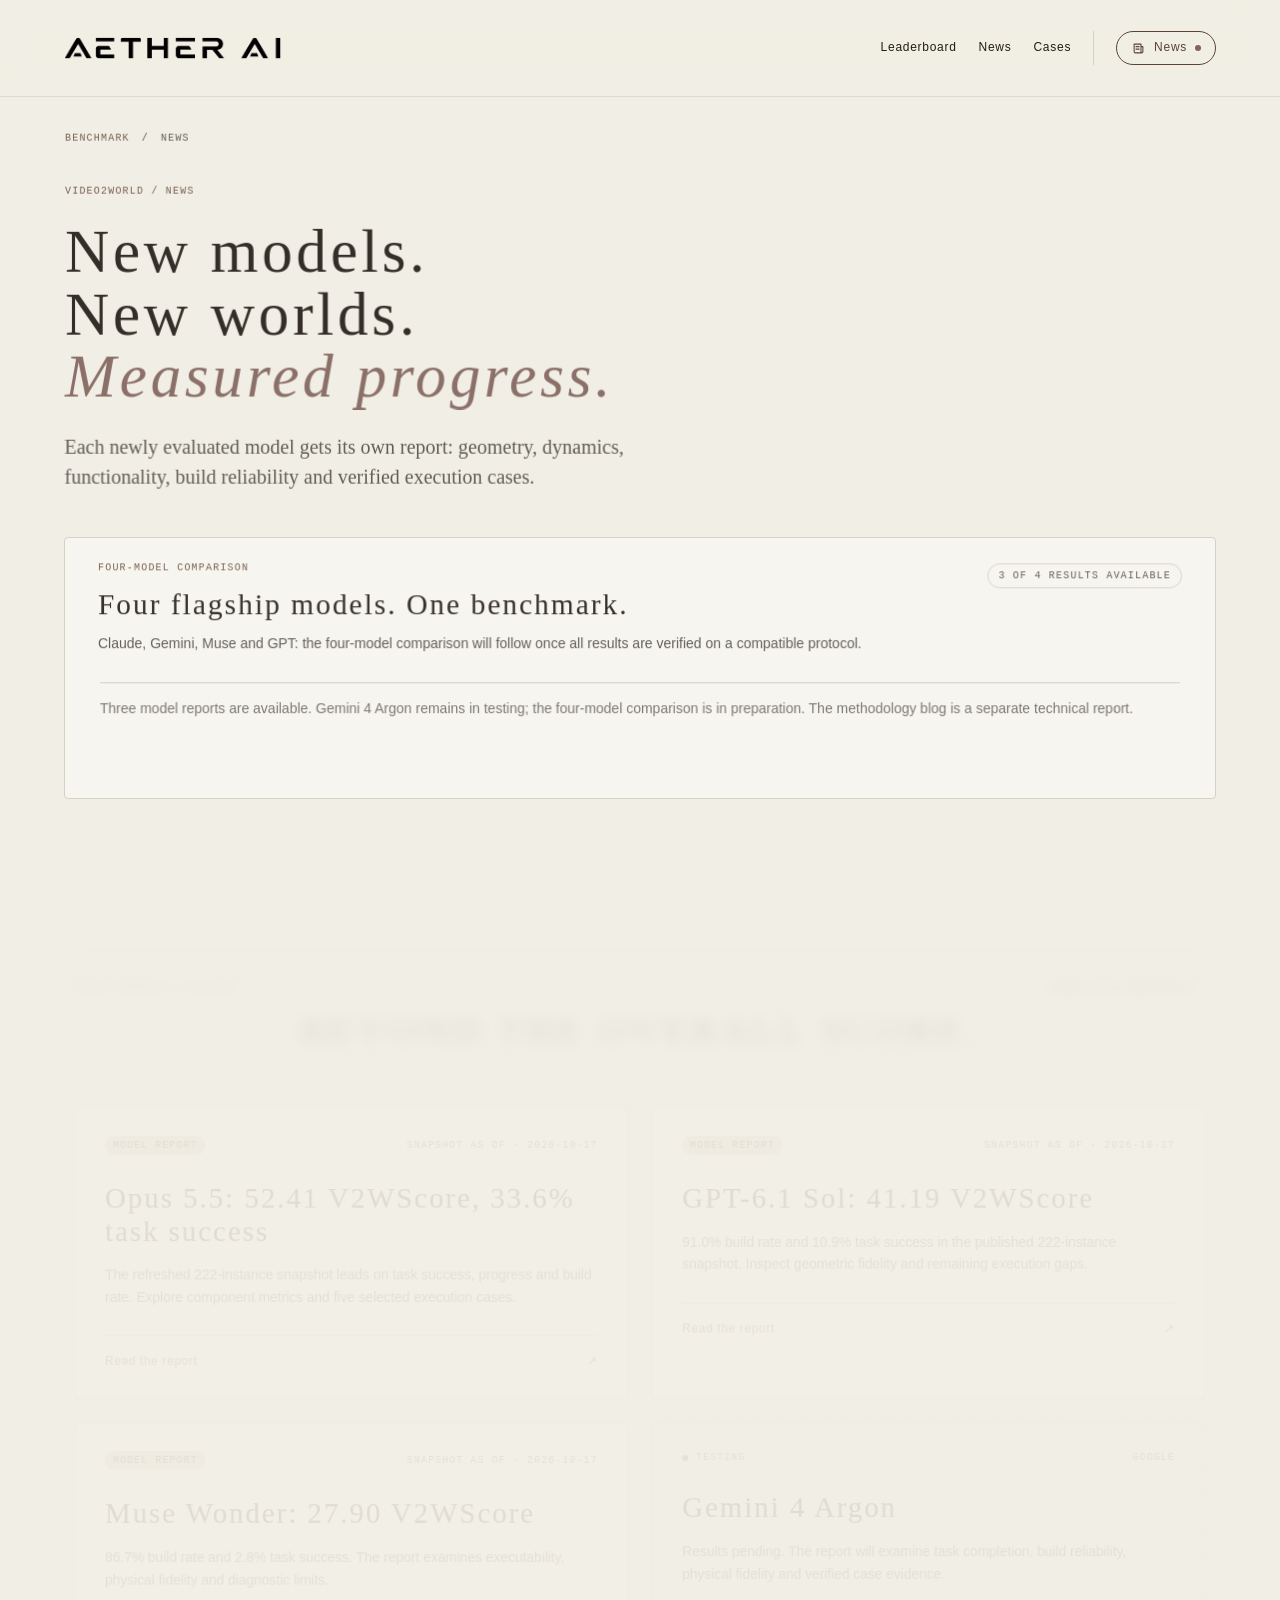
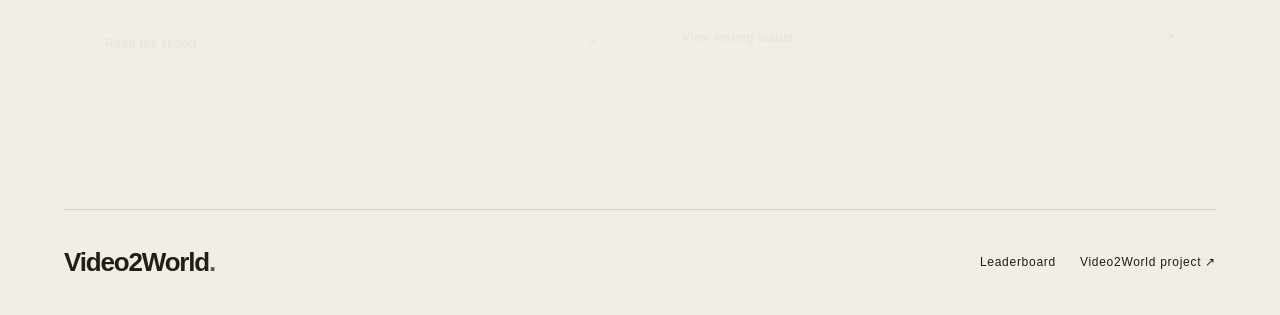
==== commit a87dd6c8: "Put compact model news above the leaderboard" ====
--- a/site/news/index.html
+++ b/site/news/index.html
@@ -1 +1 @@
-<!doctype html><html lang="en"><head><meta charset="UTF-8"><meta name="viewport" content="width=device-width, initial-scale=1"><meta name="v2w-base" content=".."><meta name="theme-color" content="#f1eee5"><title>Video2World News — Model Results and Frontier Comparisons</title><meta name="description" content="Follow Video2World model evaluations, case evidence and upcoming frontier-model comparisons."><link rel="stylesheet" href="../styles.css"><link rel="stylesheet" href="../theme.css"><link rel="stylesheet" href="../collaboration.css"><link rel="stylesheet" href="../motion.css"><link rel="icon" href="../assets/favicon.ico" sizes="16x16 32x32 48x48"><link rel="icon" type="image/png" sizes="32x32" href="../assets/favicon-32.png"><link rel="apple-touch-icon" sizes="180x180" href="../assets/apple-touch-icon.png"><script src="../app.js" defer></script><script src="../motion.js" defer></script></head><body data-page="news"><header class="site-header"><div class="nav-inner"><a class="wordmark" href="../../" aria-label="Aether AI · Video2World project page"><img src="../assets/aether-ai.png" alt="Aether AI" width="946" height="96" decoding="async"></a><nav aria-label="Main navigation"><a href="../index.html#leaderboard">Leaderboard</a><a href="../index.html#updates">News</a><a href="../index.html#cases">Cases</a><div class="nav-resources"><details class="news-nav"><summary class="nav-board"><svg viewBox="0 0 24 24" aria-hidden="true"><path d="M5 5h11v14H7a2 2 0 0 1-2-2z M16 9h3v8a2 2 0 0 1-2 2 M8 9h5 M8 13h5"/></svg>News <span class="news-nav-dot" aria-hidden="true"></span></summary><div class="news-nav-panel" id="nav-news-summary"><a href="../news/index.html">Latest benchmark news ↗</a></div></details></div></nav></div></header><main class="page-width news-page"><div class="breadcrumbs"><a href="../index.html">Benchmark</a><span>/</span><span>News</span></div><section class="news-intro"><span class="eyebrow section-index">VIDEO2WORLD / NEWS</span><h1>New models.<br>New worlds.<br><em>Measured progress.</em></h1><p>Four flagship models, four model reports. Inspect the strengths, remaining gaps and execution evidence behind each score.</p></section><section class="campaign-panel" aria-labelledby="campaign-title"><div class="campaign-head"><div><span class="eyebrow section-index">THE JOINT RELEASE</span><h2 id="campaign-title">Four flagship models. One benchmark.</h2><p id="campaign-message">The joint comparison will follow after all four results are verified.</p></div><span class="campaign-status" id="campaign-status">1 of 4 results available</span></div><p class="campaign-publication" id="campaign-publication">Joint article in preparation.</p></section><section class="section" aria-labelledby="news-feed-title"><div class="section-heading"><div><span class="eyebrow section-index">MODEL REPORTS & TESTING</span><h2 id="news-feed-title">Beyond the overall score.</h2></div><a class="text-link" href="../index.html#leaderboard">Explore the leaderboard ↗</a></div><div class="updates-grid"></div></section></main><footer class="site-footer"><a class="wordmark" href="../../">Video2World<span class="brand-dot">.</span></a><div class="footer-links"><a href="../index.html">Leaderboard</a><a href="../../">Video2World project ↗</a></div></footer><div id="toast" class="toast" role="status" aria-live="polite"></div></body></html>+<!doctype html><html lang="en"><head><meta charset="UTF-8"><meta name="viewport" content="width=device-width, initial-scale=1"><meta name="v2w-base" content=".."><meta name="theme-color" content="#f1eee5"><title>Video2World News — Model Results and Frontier Comparisons</title><meta name="description" content="Follow Video2World model evaluations, case evidence and upcoming frontier-model comparisons."><link rel="stylesheet" href="../styles.css"><link rel="stylesheet" href="../theme.css"><link rel="stylesheet" href="../collaboration.css"><link rel="stylesheet" href="../motion.css"><link rel="icon" href="../assets/favicon.ico" sizes="16x16 32x32 48x48"><link rel="icon" type="image/png" sizes="32x32" href="../assets/favicon-32.png"><link rel="apple-touch-icon" sizes="180x180" href="../assets/apple-touch-icon.png"><script src="../app.js" defer></script><script src="../motion.js" defer></script></head><body data-page="news"><header class="site-header"><div class="nav-inner"><a class="wordmark" href="../../" aria-label="Aether AI · Video2World project page"><img src="../assets/aether-ai.png" alt="Aether AI" width="946" height="96" decoding="async"></a><nav aria-label="Main navigation"><a href="../index.html#leaderboard">Leaderboard</a><a href="../index.html#updates">News</a><a href="../index.html#cases">Cases</a><div class="nav-resources"><details class="news-nav"><summary class="nav-board"><svg viewBox="0 0 24 24" aria-hidden="true"><path d="M5 5h11v14H7a2 2 0 0 1-2-2z M16 9h3v8a2 2 0 0 1-2 2 M8 9h5 M8 13h5"/></svg>News <span class="news-nav-dot" aria-hidden="true"></span></summary><div class="news-nav-panel" id="nav-news-summary"><a href="../news/index.html">Latest benchmark news ↗</a></div></details></div></nav></div></header><main class="page-width news-page"><div class="breadcrumbs"><a href="../index.html">Benchmark</a><span>/</span><span>News</span></div><section class="news-intro"><span class="eyebrow section-index">VIDEO2WORLD / NEWS</span><h1>New models.<br>New worlds.<br><em>Measured progress.</em></h1><p>Each newly evaluated model gets its own report: geometry, dynamics, functionality, build reliability and verified execution cases.</p></section><section class="campaign-panel" aria-labelledby="campaign-title"><div class="campaign-head"><div><span class="eyebrow section-index">FOUR-MODEL COMPARISON</span><h2 id="campaign-title">Four flagship models. One benchmark.</h2><p id="campaign-message">The joint comparison will follow after all four results are verified.</p></div><span class="campaign-status" id="campaign-status">1 of 4 results available</span></div><p class="campaign-publication" id="campaign-publication">Four-model comparison in preparation.</p></section><section class="section" aria-labelledby="news-feed-title"><div class="section-heading"><div><span class="eyebrow section-index">MODEL REPORTS & TESTING</span><h2 id="news-feed-title">Beyond the overall score.</h2></div><a class="text-link" href="../index.html#leaderboard">Explore the leaderboard ↗</a></div><div class="updates-grid"></div></section></main><footer class="site-footer"><a class="wordmark" href="../../">Video2World<span class="brand-dot">.</span></a><div class="footer-links"><a href="../index.html">Leaderboard</a><a href="../../">Video2World project ↗</a></div></footer><div id="toast" class="toast" role="status" aria-live="polite"></div></body></html>
--- a/site/collaboration.css
+++ b/site/collaboration.css
@@ -286,7 +286,8 @@
 .af-bar.is-b { border: 1px solid var(--db-compare); background: var(--bg); }
 .af-vals { display: flex; justify-content: space-between; align-items: baseline; gap: 8px; margin-top: 6px; }
 .af-vals b { font: var(--fw-text) var(--fs-h3) / 1 var(--font-display); }
-.af-vals span { font-size: var(--fs-ui); color: var(--text-faint); white-space: nowrap; }
+.af-vals span { font-size: var(--fs-ui); color: var(--text-faint); white-space: normal; line-height: 1.5; }
+.fe-figure .af2-cov span { display: block; }
 .analysis-card .analysis-case-link { margin-top: 12px; font-size: var(--fs-ui); }
 @media (max-width: 1180px) { .analysis-grid { grid-template-columns: repeat(2, minmax(0, 1fr)); } }
 @media (max-width: 640px) { .analysis-grid { grid-template-columns: minmax(0, 1fr); } }
@@ -971,8 +972,8 @@
 #rank-podium .tile-top { display: flex; align-items: center; justify-content: space-between; width: 100%; }
 #rank-podium .tile-rank { font: var(--fw-label) var(--fs-ui) / 1 var(--font-mono); letter-spacing: var(--ls-label); opacity: .7; }
 #rank-podium .podium-new { position: static; padding: 3px 7px; border-radius: 999px; background: color-mix(in srgb, var(--surface) 75%, transparent); color: var(--warm-ink); font: var(--fw-label) var(--fs-label) / 1 var(--font-mono); letter-spacing: var(--ls-label); }
-#rank-podium .tile-id { display: flex; align-items: center; gap: 10px; min-width: 0; }
-#rank-podium .tile-id > span:last-child { display: flex; flex-direction: column; min-width: 0; }
+#rank-podium .tile-id { display: flex; align-items: center; gap: 10px; min-width: 0; width: 100%; }
+#rank-podium .tile-id > span:last-child { display: flex; flex: 1; flex-direction: column; min-width: 0; }
 #rank-podium .provider-mark { flex: none; width: 30px; height: 30px; padding: 4px; border: 0; border-radius: 50%; background: var(--surface); display: grid; place-items: center; overflow: hidden; }
 #rank-podium .provider-mark img { width: 100%; height: 100%; object-fit: contain; }
 #rank-podium .podium-provider { margin: 0; font: var(--fw-label) var(--fs-micro) / 1.2 var(--font-mono); letter-spacing: var(--ls-label); text-transform: uppercase; opacity: .7; color: inherit; }
@@ -1065,7 +1066,8 @@
 .af2-bars i { grid-column: 1; grid-row: 1; display: block; height: 6px; border-radius: 3px; }
 .af2-bars i.is-a { background: var(--warm-solid); }
 .af2-bars i.is-b { background: var(--bg); box-shadow: inset 0 0 0 1px var(--db-compare); }
-.af2-bars em { grid-column: 2; grid-row: 1; font: var(--fw-label) var(--fs-micro) / 1 var(--font-mono); font-style: normal; letter-spacing: 0.04em; color: var(--text-faint); white-space: nowrap; }
+.af2-bars em { grid-column: 2; grid-row: 1; font: var(--fw-label) var(--fs-micro) / 1 var(--font-mono); font-style: normal; letter-spacing: 0.04em; color: var(--text-faint); white-space: normal; line-height: 1.5; }
+.fe-figure .af2-cov span { display: block; }
 /* figure next to the hairline in every row: rows with the label on the left show figure, then text */
 .fe-row:not(.is-flip) .fe-body .fe-figure { grid-column: 1; }
 .fe-row:not(.is-flip) .fe-body .fe-text { grid-column: 2; }
@@ -1373,7 +1375,8 @@
 .fe-figure .af2-extra:empty { margin-top: 0; }
 .fe-figure .af2-extra .af2-bars { margin-top: 0; }
 .fe-figure .af2-note { margin-top: 0; font-size: var(--fs-small); }
-.fe-figure .af2-cov { margin-top: 14px; padding-top: 8px; border-top: 1px dashed color-mix(in srgb, var(--text) 14%, transparent); font: var(--fw-label) var(--fs-label) / 1 var(--font-mono); letter-spacing: 0.06em; color: var(--text-faint); white-space: nowrap; }
+.fe-figure .af2-cov { margin-top: 14px; padding-top: 8px; border-top: 1px dashed color-mix(in srgb, var(--text) 14%, transparent); font: var(--fw-label) var(--fs-label) / 1 var(--font-mono); letter-spacing: 0.06em; color: var(--text-faint); white-space: normal; line-height: 1.5; }
+.fe-figure .af2-cov span { display: block; }
 @media (max-width: 760px) {
   .fe-figure .af2-item, .fe-figure .af2-item:first-child, .fe-figure .af2-item:last-child { padding: 0; border-left: 0; }
   .fe-figure .analysis-figure.af2 { row-gap: 24px; column-gap: 20px; }
@@ -1391,3 +1394,101 @@
 .fe-figure .af2-head { white-space: normal; overflow: visible; text-overflow: clip; }
 .fe-figure .af2-value, .fe-figure .analysis-figure.af2:has(> .af2-item:nth-child(3)) .af2-value { font-size: clamp(26px, calc(4.5cqi - 16px), 52px); }
 @media (min-width: 761px) and (max-width: 1100px) { .fe-figure .af2-value, .fe-figure .analysis-figure.af2:has(> .af2-item:nth-child(3)) .af2-value { font-size: clamp(28px, calc(4.4cqi - 6px), 44px); } }  /* stacked tickets: data spans the ticket, numbers can be larger */
+
+/* Keep every measured model report visible as the frontier batch fills in. */
+.bento-report-stack { display: flex; flex-direction: column; min-width: 0; border-left: 1px solid var(--line); background: var(--bg); }
+.bento-secondary-list { padding: 18px 24px; }
+.bento-report-stack .bento-upcoming-list { flex: 0 0 auto; border-left: 0; }
+.bento-report-stack .bento-upcoming.update-card { flex: none; padding: 20px 0; }
+.bento-secondary-list + .bento-upcoming-list { border-top: 1px solid var(--line); }
+.bento-secondary.update-card { display: flex; flex-direction: column; gap: 10px; min-height: 0; padding: 20px 0; border: 0; border-bottom: 1px solid var(--line); border-radius: 0; background: transparent; color: var(--text); }
+.bento-secondary.update-card:last-child { padding-bottom: 0; border-bottom: 0; }
+.bento-secondary.update-card:hover { border-color: var(--line); background: transparent; color: var(--accent); }
+.bento-secondary .bento-up-main { align-items: center; }
+.bento-secondary .bento-up-main strong { font: var(--fw-text) var(--fs-h3) / var(--lh-h3) var(--font-display); }
+.bento-report-arrow { margin-left: auto; color: var(--accent); }
+.bento-secondary .bento-report-date { white-space: normal; color: var(--text-faint); }
+.bento-secondary.update-card p { margin: 0; font-size: var(--fs-small); color: var(--text-muted); }
+.bento-secondary-metrics { display: flex; flex-wrap: wrap; gap: 8px 20px; font-size: var(--fs-small); color: var(--text-muted); }
+.bento-secondary-metrics b { font: var(--fw-text) var(--fs-h3) / 1 var(--font-display); color: var(--text); }
+.bento-secondary-read { align-self: flex-end; font: var(--fw-label) var(--fs-ui) / var(--lh-ui) var(--font-mono); letter-spacing: var(--ls-ui); text-transform: uppercase; color: var(--accent); }
+.bento-split .bento-name { white-space: normal; }
+
+/* Same-video comparison for four flagship models: missing evidence stays neutral. */
+#opus-case-explorer .cs-library { grid-template-columns: repeat(var(--case-columns, 5), minmax(0, 1fr)); }
+#opus-case-explorer .cs-frontier-runs { grid-template-columns: repeat(2, minmax(0, 1fr)); align-items: stretch; }
+.cs-frontier-runs .cs-run { display: flex; flex-direction: column; }
+.cs-frontier-runs .cs-run-top { flex-wrap: wrap; gap: 10px 14px; }
+.cs-frontier-runs .cs-run-name { margin: 0; font-size: var(--fs-lead); line-height: var(--lh-lead); }
+.cs-frontier-runs .cs-outcome { margin-left: auto; white-space: nowrap; }
+.cs-frontier-runs .cs-frame { height: auto; aspect-ratio: 16 / 10; }
+.cs-frontier-runs .cs-frame video { cursor: auto; }
+.cs-run.is-pending { background: color-mix(in srgb, var(--surface-soft) 45%, var(--bg)); box-shadow: inset 0 0 0 1px var(--line); }
+.is-pending .cs-outcome { background: var(--surface); color: var(--text-muted); box-shadow: inset 0 0 0 1px var(--line); }
+.cs-placeholder { display: flex; flex-direction: column; align-items: center; justify-content: center; gap: 14px; min-height: 220px; aspect-ratio: 16 / 10; padding: 28px; border: 1px dashed var(--line); border-radius: 10px; text-align: center; color: var(--text-muted); }
+.cs-placeholder-title { font: var(--fw-text) var(--fs-h3) / var(--lh-h3) var(--font-display); }
+.cs-placeholder p { max-width: 28em; font-size: var(--fs-small); line-height: var(--lh-small); color: var(--text-faint); }
+.cs-evidence-note { margin-top: 12px; font-size: var(--fs-small); color: var(--text-muted); }
+.cs-playback { display: flex; flex-wrap: wrap; align-items: center; justify-content: space-between; gap: 12px 24px; margin: 18px 0 14px; }
+.cs-playback > div { display: flex; flex-wrap: wrap; gap: 10px; }
+.cs-playback button { padding: 9px 14px; border: 1px solid var(--line); border-radius: 4px; background: var(--surface); color: var(--text-muted); font-size: var(--fs-small); cursor: pointer; }
+.cs-playback button:hover { background: var(--warm-tint); color: var(--text); }
+.cs-playback button:disabled { opacity: .5; cursor: default; }
+@media (max-width: 900px) {
+  .bento-report-stack { border-left: 0; border-top: 1px solid var(--line); }
+  .bento-secondary-list { padding: 22px 20px; }
+}
+@media (max-width: 760px) {
+  #opus-case-explorer .cs-library { grid-template-columns: repeat(var(--case-columns, 5), minmax(108px, 1fr)); }
+  #opus-case-explorer .cs-frontier-runs { grid-template-columns: minmax(0, 1fr); }
+  .cs-placeholder { min-height: 180px; padding: 22px; }
+}
+
+/* Keep the model reports close to the top of the living leaderboard. */
+.leaderboard-intro { padding-top: 28px; padding-bottom: 24px; }
+.leaderboard-intro h1 { max-width: none; font: var(--fw-display) clamp(30px, 3.2vw, 46px) / 1.12 var(--font-display); letter-spacing: -0.025em; }
+.leaderboard-intro .hero-description { max-width: 94ch; margin-top: 12px; font: var(--fw-text) var(--fs-body) / 1.55 var(--font-body); }
+.leaderboard-intro-links { display: flex; flex-wrap: wrap; gap: 10px 24px; margin-top: 12px; }
+.leaderboard-intro-links .text-link { color: var(--text-muted); }
+body[data-page="home"] #updates.model-news-section { padding-top: 0; padding-bottom: 0; }
+.model-news-heading { display: flex; align-items: center; justify-content: space-between; gap: 16px; margin-bottom: 12px; }
+.model-news-heading h2 { font: var(--fw-text) var(--fs-h3) / 1.2 var(--font-display); letter-spacing: -0.01em; }
+.model-news-heading .text-link { color: var(--text-muted); }
+.model-news-list { overflow: hidden; border: 1px solid var(--line); border-left: 3px solid var(--accent-warm); border-radius: 6px; background: var(--surface); }
+.model-news-row { display: grid; grid-template-columns: 112px minmax(170px, 220px) minmax(0, 1fr) 18px; align-items: center; gap: 18px; min-height: 68px; padding: 13px 18px; color: var(--text); }
+.model-news-row + .model-news-row { border-top: 1px solid var(--line); }
+.model-news-row:hover { background: color-mix(in srgb, var(--warm-tint) 28%, var(--surface)); }
+.model-news-row:focus-visible { outline: 2px solid var(--accent); outline-offset: -3px; }
+.model-news-date { color: var(--text-muted); font: var(--fw-text) var(--fs-ui) / 1.45 var(--font-body); }
+.model-news-date-label { display: block; margin-bottom: 2px; color: var(--text-faint); font-size: 10px; }
+.model-news-name { font: var(--fw-text) 20px / 1.25 var(--font-display); }
+.model-news-finding { min-width: 0; color: var(--text-muted); font: var(--fw-text) var(--fs-small) / 1.5 var(--font-body); }
+.model-news-arrow { color: var(--accent); font-size: 19px; }
+.model-news-loading { padding: 18px; color: var(--text-muted); font-size: var(--fs-small); }
+.model-news-pending { display: flex; flex-wrap: wrap; gap: 8px 24px; padding-top: 10px; color: var(--text-muted); font-size: var(--fs-ui); line-height: 1.5; }
+.model-news-pending:empty { display: none; }
+.pending-model-item { display: inline-flex; align-items: center; gap: 10px; }
+.pending-model-name { color: var(--text-muted); }
+.pending-model-status { padding: 2px 8px; border: 1px solid var(--line); border-radius: 99px; color: var(--text-faint); font-size: 11px; }
+body[data-page="home"] #leaderboard { padding-top: 32px; }
+/* This entry point stays legible while other sections keep their scroll motion. */
+body[data-page="home"] #updates [data-flow] { opacity: 1; filter: none; transform: none; will-change: auto; }
+.news-nav-panel > .news-nav-report { padding: 8px 0; font-size: 19px; line-height: 1.35; }
+.news-nav-panel > .news-nav-report + .news-nav-report { border-top: 1px solid var(--line); }
+.news-nav-panel > .news-nav-report:hover { color: var(--accent); }
+@media (max-width: 1050px) {
+  .model-news-row { grid-template-columns: 102px minmax(150px, 190px) minmax(0, 1fr) 16px; gap: 14px; }
+  .model-news-name { font-size: 18px; }
+}
+@media (max-width: 760px) {
+  .leaderboard-intro { padding-top: 24px; padding-bottom: 24px; }
+  .leaderboard-intro h1 { font-size: clamp(28px, 7vw, 36px); }
+  .leaderboard-intro .hero-description { font-size: 15px; }
+  .model-news-heading h2 { font-size: 21px; }
+  .model-news-row { grid-template-columns: 84px minmax(0, 1fr) 16px; gap: 8px 12px; padding: 12px 14px; }
+  .model-news-date { grid-column: 1; grid-row: 1; font-size: 11px; }
+  .model-news-name { grid-column: 2; grid-row: 1; }
+  .model-news-finding { grid-column: 1 / 3; grid-row: 2; font-size: 13px; }
+  .model-news-arrow { grid-column: 3; grid-row: 1 / 3; align-self: center; }
+  body[data-page="home"] #leaderboard { padding-top: 28px; }
+}
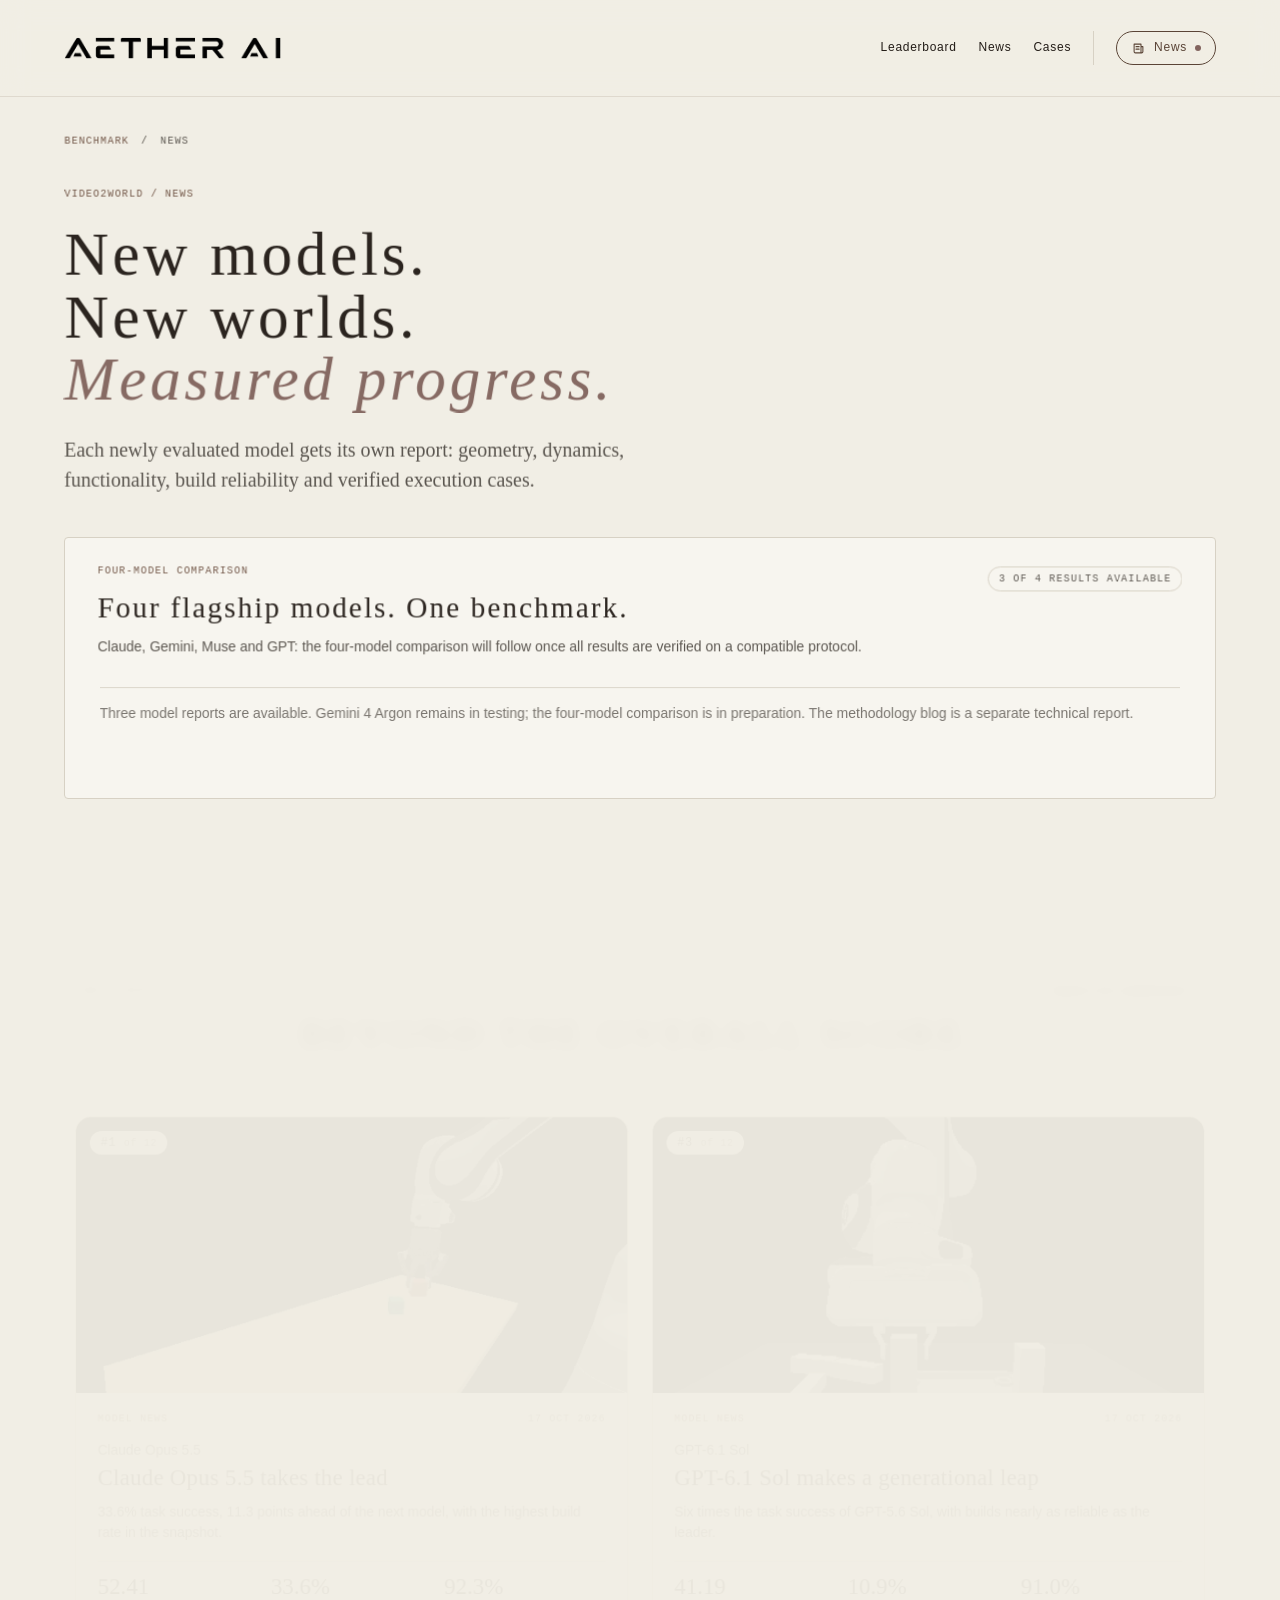
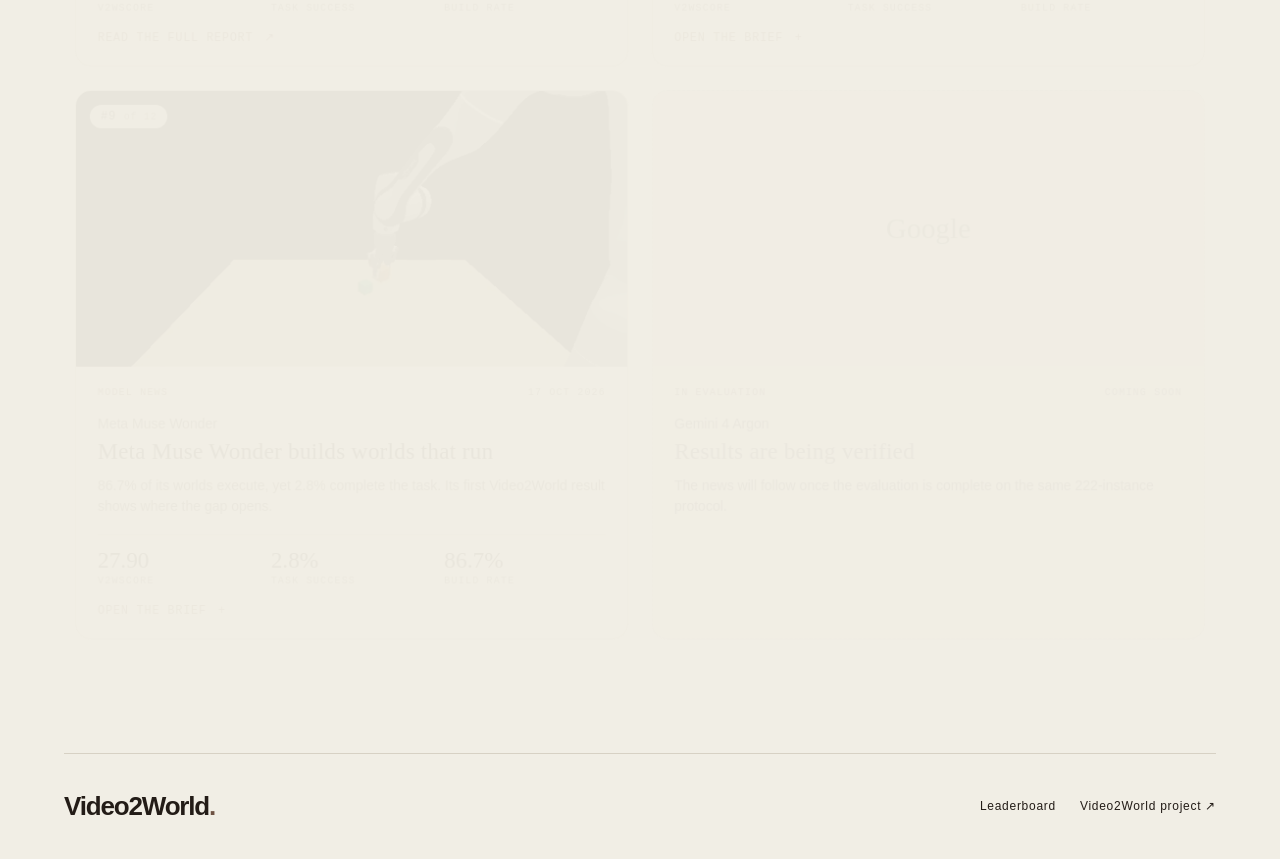
==== commit 6ef68108: "Model News front page; GPT-6.1 Sol and Meta Muse as news briefs - Home: Model News laid out as a new" ====
--- a/site/news/index.html
+++ b/site/news/index.html
@@ -1 +1 @@
-<!doctype html><html lang="en"><head><meta charset="UTF-8"><meta name="viewport" content="width=device-width, initial-scale=1"><meta name="v2w-base" content=".."><meta name="theme-color" content="#f1eee5"><title>Video2World News — Model Results and Frontier Comparisons</title><meta name="description" content="Follow Video2World model evaluations, case evidence and upcoming frontier-model comparisons."><link rel="stylesheet" href="../styles.css"><link rel="stylesheet" href="../theme.css"><link rel="stylesheet" href="../collaboration.css"><link rel="stylesheet" href="../motion.css"><link rel="icon" href="../assets/favicon.ico" sizes="16x16 32x32 48x48"><link rel="icon" type="image/png" sizes="32x32" href="../assets/favicon-32.png"><link rel="apple-touch-icon" sizes="180x180" href="../assets/apple-touch-icon.png"><script src="../app.js" defer></script><script src="../motion.js" defer></script></head><body data-page="news"><header class="site-header"><div class="nav-inner"><a class="wordmark" href="../../" aria-label="Aether AI · Video2World project page"><img src="../assets/aether-ai.png" alt="Aether AI" width="946" height="96" decoding="async"></a><nav aria-label="Main navigation"><a href="../index.html#leaderboard">Leaderboard</a><a href="../index.html#updates">News</a><a href="../index.html#cases">Cases</a><div class="nav-resources"><details class="news-nav"><summary class="nav-board"><svg viewBox="0 0 24 24" aria-hidden="true"><path d="M5 5h11v14H7a2 2 0 0 1-2-2z M16 9h3v8a2 2 0 0 1-2 2 M8 9h5 M8 13h5"/></svg>News <span class="news-nav-dot" aria-hidden="true"></span></summary><div class="news-nav-panel" id="nav-news-summary"><a href="../news/index.html">Latest benchmark news ↗</a></div></details></div></nav></div></header><main class="page-width news-page"><div class="breadcrumbs"><a href="../index.html">Benchmark</a><span>/</span><span>News</span></div><section class="news-intro"><span class="eyebrow section-index">VIDEO2WORLD / NEWS</span><h1>New models.<br>New worlds.<br><em>Measured progress.</em></h1><p>Each newly evaluated model gets its own report: geometry, dynamics, functionality, build reliability and verified execution cases.</p></section><section class="campaign-panel" aria-labelledby="campaign-title"><div class="campaign-head"><div><span class="eyebrow section-index">FOUR-MODEL COMPARISON</span><h2 id="campaign-title">Four flagship models. One benchmark.</h2><p id="campaign-message">The joint comparison will follow after all four results are verified.</p></div><span class="campaign-status" id="campaign-status">1 of 4 results available</span></div><p class="campaign-publication" id="campaign-publication">Four-model comparison in preparation.</p></section><section class="section" aria-labelledby="news-feed-title"><div class="section-heading"><div><span class="eyebrow section-index">MODEL REPORTS & TESTING</span><h2 id="news-feed-title">Beyond the overall score.</h2></div><a class="text-link" href="../index.html#leaderboard">Explore the leaderboard ↗</a></div><div class="updates-grid"></div></section></main><footer class="site-footer"><a class="wordmark" href="../../">Video2World<span class="brand-dot">.</span></a><div class="footer-links"><a href="../index.html">Leaderboard</a><a href="../../">Video2World project ↗</a></div></footer><div id="toast" class="toast" role="status" aria-live="polite"></div></body></html>+<!doctype html><html lang="en"><head><meta charset="UTF-8"><meta name="viewport" content="width=device-width, initial-scale=1"><meta name="v2w-base" content=".."><meta name="theme-color" content="#f1eee5"><title>Video2World News — Model Results and Frontier Comparisons</title><meta name="description" content="Follow Video2World model evaluations, case evidence and upcoming frontier-model comparisons."><link rel="stylesheet" href="../styles.css"><link rel="stylesheet" href="../theme.css"><link rel="stylesheet" href="../collaboration.css"><link rel="stylesheet" href="../motion.css"><link rel="icon" href="../assets/favicon.ico" sizes="16x16 32x32 48x48"><link rel="icon" type="image/png" sizes="32x32" href="../assets/favicon-32.png"><link rel="apple-touch-icon" sizes="180x180" href="../assets/apple-touch-icon.png"><script src="../app.js" defer></script><script src="../motion.js" defer></script></head><body data-page="news"><header class="site-header"><div class="nav-inner"><a class="wordmark" href="../../" aria-label="Aether AI · Video2World project page"><img src="../assets/aether-ai.png" alt="Aether AI" width="946" height="96" decoding="async"></a><nav aria-label="Main navigation"><a href="../index.html#leaderboard">Leaderboard</a><a href="../index.html#updates">News</a><a href="../index.html#cases">Cases</a><div class="nav-resources"><details class="news-nav"><summary class="nav-board"><svg viewBox="0 0 24 24" aria-hidden="true"><path d="M5 5h11v14H7a2 2 0 0 1-2-2z M16 9h3v8a2 2 0 0 1-2 2 M8 9h5 M8 13h5"/></svg>News <span class="news-nav-dot" aria-hidden="true"></span></summary><div class="news-nav-panel" id="nav-news-summary"><a href="../news/index.html">Latest benchmark news ↗</a></div></details></div></nav></div></header><main class="page-width news-page"><div class="breadcrumbs"><a href="../index.html">Benchmark</a><span>/</span><span>News</span></div><section class="news-intro"><span class="eyebrow section-index">VIDEO2WORLD / NEWS</span><h1>New models.<br>New worlds.<br><em>Measured progress.</em></h1><p>Each newly evaluated model gets its own report: geometry, dynamics, functionality, build reliability and verified execution cases.</p></section><section class="campaign-panel" aria-labelledby="campaign-title"><div class="campaign-head"><div><span class="eyebrow section-index">FOUR-MODEL COMPARISON</span><h2 id="campaign-title">Four flagship models. One benchmark.</h2><p id="campaign-message">The joint comparison will follow after all four results are verified.</p></div><span class="campaign-status" id="campaign-status">1 of 4 results available</span></div><p class="campaign-publication" id="campaign-publication">Four-model comparison in preparation.</p></section><section class="section" aria-labelledby="news-feed-title"><div class="section-heading"><div><span class="eyebrow section-index">MODEL REPORTS & TESTING</span><h2 id="news-feed-title">Beyond the overall score.</h2></div><a class="text-link" href="../index.html#leaderboard">Explore the leaderboard ↗</a></div><div class="news-feed" id="news-feed"></div></section></main><dialog id="news-brief" class="news-brief" aria-labelledby="news-brief-title"><button class="news-brief-close icon-button" type="button" aria-label="Close">×</button><div id="news-brief-content"></div></dialog><footer class="site-footer"><a class="wordmark" href="../../">Video2World<span class="brand-dot">.</span></a><div class="footer-links"><a href="../index.html">Leaderboard</a><a href="../../">Video2World project ↗</a></div></footer><div id="toast" class="toast" role="status" aria-live="polite"></div></body></html>
--- a/site/collaboration.css
+++ b/site/collaboration.css
@@ -1492,3 +1492,292 @@
   .model-news-arrow { grid-column: 3; grid-row: 1 / 3; align-self: center; }
   body[data-page="home"] #leaderboard { padding-top: 28px; }
 }
+
+/* ===== Model news strip + brief dialog (2026-10-18) ===== */
+.model-news-heading { display: flex; align-items: flex-end; justify-content: space-between; gap: 16px; }
+.news-strip-nav { display: flex; align-items: center; gap: 10px; }
+.news-strip-nav .text-link { margin-right: 10px; }
+.news-strip-btn { width: 40px; height: 40px; border: 1px solid var(--line); border-radius: 50%; background: var(--surface); color: var(--text); font-size: 16px; cursor: pointer; transition: border-color .2s, background .2s; }
+.news-strip-btn:hover { border-color: var(--accent); background: color-mix(in srgb, var(--warm-tint) 30%, var(--surface)); }
+.news-strip { display: grid; grid-auto-flow: column; grid-auto-columns: calc((100% - 40px) / 2.4); gap: 20px; margin-top: 22px; padding: 4px 2px 18px; overflow-x: auto; scroll-snap-type: x mandatory; scrollbar-width: thin; scrollbar-color: var(--line) transparent; }
+.news-strip:focus-visible { outline: 2px solid var(--accent); outline-offset: 4px; }
+.news-feed { display: grid; grid-template-columns: repeat(2, minmax(0, 1fr)); gap: 24px; margin-top: 8px; }
+.news-card { scroll-snap-align: start; display: flex; flex-direction: column; min-width: 0; overflow: hidden; border: 1px solid var(--line); border-radius: 16px; background: var(--surface); color: var(--text); text-decoration: none; transition: transform .25s ease, box-shadow .25s ease, border-color .25s; }
+a.news-card:hover { transform: translateY(-3px); border-color: color-mix(in srgb, var(--accent) 40%, var(--line)); box-shadow: 0 16px 30px -22px rgba(60, 40, 25, .45); }
+.nc-cover { position: relative; display: block; aspect-ratio: 16 / 9; overflow: hidden; background: var(--media-black); }
+.nc-cover img { width: 100%; height: 100%; object-fit: cover; display: block; transition: transform .5s ease; }
+a.news-card:hover .nc-cover img { transform: scale(1.03); }
+.nc-rank { position: absolute; top: 14px; left: 14px; padding: 6px 11px; border-radius: 999px; background: color-mix(in srgb, var(--surface) 92%, transparent); color: var(--text); font: var(--fw-label) var(--fs-ui) / 1 var(--font-mono); letter-spacing: var(--ls-ui); }
+.nc-rank small { color: var(--text-faint); font-size: var(--fs-label); }
+.nc-body { display: flex; flex: 1; flex-direction: column; padding: 20px 22px 22px; }
+.nc-kicker { display: flex; justify-content: space-between; gap: 12px; font: var(--fw-label) var(--fs-label) / 1.3 var(--font-mono); letter-spacing: var(--ls-label); text-transform: uppercase; color: var(--accent); }
+.nc-kicker > :last-child { color: var(--text-faint); }
+.nc-model { margin-top: 14px; font-size: var(--fs-small); color: var(--text-muted); }
+.nc-headline { margin-top: 4px; font: var(--fw-text) var(--fs-h3) / var(--lh-h3) var(--font-display); letter-spacing: 0.01em; }
+.nc-dek { margin-top: 10px; font-size: var(--fs-small); line-height: var(--lh-small); color: color-mix(in srgb, var(--text) 78%, transparent); }
+.nc-stats { display: grid; grid-template-columns: repeat(3, minmax(0, 1fr)); gap: 12px; margin-top: 18px; padding-top: 14px; border-top: 1px solid var(--line); }
+.nc-stats span { display: flex; flex-direction: column; gap: 4px; }
+.nc-stats b { font: var(--fw-text) var(--fs-h3) / 1 var(--font-display); font-weight: 400; }
+.nc-stats small, .nb-stats small { font: var(--fw-label) var(--fs-label) / 1.2 var(--font-mono); letter-spacing: var(--ls-label); text-transform: uppercase; color: var(--text-faint); }
+.nc-cta { margin-top: auto; padding-top: 18px; font: var(--fw-label) var(--fs-ui) / 1 var(--font-mono); letter-spacing: var(--ls-ui); text-transform: uppercase; color: var(--accent); }
+.nc-cta i { font-style: normal; margin-left: 4px; }
+.news-card.is-pending { background: color-mix(in srgb, var(--surface-soft) 40%, var(--bg)); border-style: dashed; }
+.news-card.is-pending .nc-cover { display: grid; place-items: center; background: color-mix(in srgb, var(--surface-soft) 70%, var(--bg)); }
+.nc-pending-mark { font: var(--fw-text) var(--fs-h2) / 1 var(--font-display); color: var(--text-faint); }
+.news-card.is-pending .nc-headline { color: var(--text-muted); }
+
+.news-brief { width: min(980px, calc(100vw - 32px)); max-height: calc(100vh - 48px); padding: 0; border: 0; border-radius: 20px; background: var(--bg); color: var(--text); box-shadow: 0 40px 80px -30px rgba(40, 28, 20, .5); }
+.news-brief::backdrop { background: rgba(35, 28, 23, .42); backdrop-filter: blur(3px); }
+.news-brief-close { position: sticky; top: 14px; float: right; margin: 14px 14px 0 0; z-index: 3; }
+#news-brief-content { padding: 36px 44px 30px; }
+.nb-head { display: grid; grid-template-columns: minmax(0, 0.85fr) minmax(0, 1.15fr); gap: 32px; align-items: center; }
+.nb-cover { width: 100%; aspect-ratio: 16 / 10; object-fit: cover; border-radius: 12px; background: var(--media-black); }
+.nb-head h2 { margin: 12px 0 0; font: var(--fw-display) var(--fs-h1) / var(--lh-h1) var(--font-display); letter-spacing: 0.02em; text-transform: none; text-align: left; }
+.nb-head p { margin: 12px 0 0; font-size: var(--fs-body); line-height: var(--lh-body); color: color-mix(in srgb, var(--text) 82%, transparent); }
+.nb-stats { display: grid; grid-template-columns: repeat(4, minmax(0, 1fr)); gap: 12px; margin-top: 20px; padding-top: 14px; border-top: 1px solid var(--line); }
+.nb-stats span { display: flex; flex-direction: column; gap: 4px; }
+.nb-stats b { font: var(--fw-text) var(--fs-h2) / 1 var(--font-display); font-weight: 400; }
+.nb-points { display: grid; grid-template-columns: repeat(3, minmax(0, 1fr)); gap: 0; margin-top: 34px; border-top: 1px solid var(--line); border-bottom: 1px solid var(--line); }
+.nb-point { padding: 20px 22px 22px 0; }
+.nb-point + .nb-point { padding-left: 22px; border-left: 1px solid var(--line); }
+.nb-point span { font: var(--fw-label) var(--fs-label) / 1.3 var(--font-mono); letter-spacing: var(--ls-label); text-transform: uppercase; color: var(--accent); }
+.nb-point p { margin: 10px 0 0; font-size: var(--fs-small); line-height: var(--lh-small); color: var(--text-muted); }
+.nb-block { margin-top: 34px; }
+.nb-block h3 { margin: 0 0 14px; font: var(--fw-text) var(--fs-h3) / 1.2 var(--font-display); }
+.nb-compare { width: 100%; border-collapse: collapse; font-size: var(--fs-small); }
+.nb-compare th { padding: 0 0 10px; font: var(--fw-label) var(--fs-label) / 1.3 var(--font-mono); letter-spacing: var(--ls-label); text-transform: uppercase; color: var(--text-faint); text-align: right; border-bottom: 1px solid var(--text); }
+.nb-compare th:first-child, .nb-compare td:first-child { text-align: left; }
+.nb-compare th small { font-size: inherit; color: var(--accent); }
+.nb-compare td { padding: 11px 0; text-align: right; border-bottom: 1px solid var(--line); font-variant-numeric: tabular-nums; color: var(--text-muted); }
+.nb-compare td b { color: var(--text); }
+.nb-compare td.is-up b { color: var(--positive); }
+.nb-compare td.is-down b { color: var(--negative); }
+.nb-funnel { display: grid; gap: 14px; }
+.nb-step { display: grid; grid-template-columns: 150px minmax(0, 1fr) 210px; align-items: center; gap: 18px; }
+.nb-step-label { font: var(--fw-label) var(--fs-label) / 1.3 var(--font-mono); letter-spacing: var(--ls-label); text-transform: uppercase; color: var(--accent); }
+.nb-step-bars { display: grid; gap: 4px; }
+.nb-step-bars i { display: block; height: 10px; border-radius: 5px; }
+.nb-step-bars i.is-a { background: var(--warm-solid); }
+.nb-step-bars i.is-b { height: 6px; background: var(--bg); box-shadow: inset 0 0 0 1px var(--db-compare); }
+.nb-step-val { display: flex; align-items: baseline; justify-content: flex-end; gap: 10px; }
+.nb-step-val b { font: var(--fw-text) var(--fs-h3) / 1 var(--font-display); font-weight: 400; }
+.nb-step-val small { font-size: var(--fs-ui); color: var(--text-faint); white-space: nowrap; }
+.nb-block .af2-legend { display: flex; gap: 16px; margin-top: 12px; font: var(--fw-label) var(--fs-label) / 1 var(--font-mono); letter-spacing: 0.04em; color: var(--text-faint); }
+.nb-block .af2-legend span { display: inline-flex; align-items: center; gap: 6px; }
+.nb-block .af2-legend span::before { content: ""; width: 8px; height: 8px; border-radius: 50%; }
+.nb-block .af2-legend .is-a::before { background: var(--warm-solid); }
+.nb-block .af2-legend .is-b::before { background: var(--bg); box-shadow: inset 0 0 0 1px var(--db-compare); }
+.nb-note { margin: -6px 0 14px; font-size: var(--fs-small); color: var(--text-muted); }
+.nb-tabs { display: flex; flex-wrap: wrap; gap: 8px; }
+.nb-tabs button { display: inline-flex; align-items: center; gap: 7px; padding: 8px 14px; border: 1px solid var(--line); border-radius: 999px; background: var(--surface); color: var(--text-muted); font-size: var(--fs-ui); cursor: pointer; }
+.nb-tabs button.active { border-color: var(--text); background: var(--text); color: var(--bg); }
+.nb-tabs i { font-style: normal; font-size: var(--fs-ui); }
+.nb-tabs i.ok { color: var(--positive); } .nb-tabs i.no { color: var(--negative); }
+.nb-tabs button.active i { color: inherit; }
+.nb-case { display: grid; grid-template-columns: repeat(2, minmax(0, 1fr)); gap: 16px; margin-top: 16px; }
+.nb-clip { padding: 10px; border-radius: 12px; background: var(--surface); box-shadow: inset 0 0 0 1px var(--line); }
+.nb-clip.is-win { box-shadow: inset 0 0 0 1.5px var(--positive); background: color-mix(in srgb, var(--positive-soft) 55%, var(--bg)); }
+.nb-clip.is-loss { box-shadow: inset 0 0 0 1px color-mix(in srgb, var(--negative) 50%, transparent); background: color-mix(in srgb, var(--negative-soft) 40%, var(--bg)); }
+.nb-clip-top { display: flex; justify-content: space-between; gap: 10px; margin-bottom: 8px; font-size: var(--fs-small); }
+.nb-clip-top em { font: var(--fw-label) var(--fs-label) / 1.4 var(--font-mono); font-style: normal; letter-spacing: var(--ls-label); text-transform: uppercase; color: var(--text-faint); }
+.is-win .nb-verdict { color: var(--positive); } .is-loss .nb-verdict { color: var(--negative); }
+.nb-clip video { width: 100%; aspect-ratio: 4 / 3; object-fit: contain; border-radius: 8px; background: var(--media-black); display: block; }
+.nb-foot { display: flex; justify-content: space-between; align-items: center; gap: 16px; margin-top: 30px; padding-top: 16px; border-top: 1px solid var(--line); font-size: var(--fs-ui); color: var(--text-faint); }
+@media (max-width: 900px) {
+  .news-strip { grid-auto-columns: 82%; }
+  .news-feed { grid-template-columns: minmax(0, 1fr); }
+  #news-brief-content { padding: 26px 20px 22px; }
+  .nb-head, .nb-points, .nb-case { grid-template-columns: minmax(0, 1fr); }
+  .nb-point, .nb-point + .nb-point { padding: 16px 0; border-left: 0; }
+  .nb-point + .nb-point { border-top: 1px solid var(--line); }
+  .nb-stats { grid-template-columns: repeat(2, minmax(0, 1fr)); }
+  .nb-step { grid-template-columns: minmax(0, 1fr); gap: 6px; }
+  .nb-step-val { justify-content: flex-start; }
+  .news-strip-btn { display: none; }
+}
+@media (prefers-reduced-motion: reduce) { .news-card, .nc-cover img { transition: none; } a.news-card:hover { transform: none; } }
+.news-strip { grid-auto-columns: calc((100% - 40px) / 2.6); }
+.nc-cover { aspect-ratio: 2 / 1; }
+.nb-head > div { padding-right: 40px; }
+.news-brief-close { margin: 16px 16px 0 0; }
+@media (max-width: 900px) { .news-strip { grid-auto-columns: 82%; } .nb-head > div { padding-right: 0; } }
+.news-strip { grid-auto-columns: calc((100% - 60px) / 3.2); }  /* three cards and a peek fit one screen */
+/* Gliding strip (2026-10-18): no snap or scrollbar while it glides, soft fades at both edges;
+   hover dims the other cards; the card under the pointer tilts slightly with a sheen. */
+.news-strip.is-gliding { scroll-snap-type: none; scrollbar-width: none; -webkit-mask-image: linear-gradient(90deg, transparent 0, #000 36px, #000 calc(100% - 36px), transparent 100%); mask-image: linear-gradient(90deg, transparent 0, #000 36px, #000 calc(100% - 36px), transparent 100%); cursor: grab; perspective: 1400px; }
+.news-strip.is-gliding::-webkit-scrollbar { display: none; }
+.news-strip.is-dragging { cursor: grabbing; user-select: none; }
+.news-strip.is-dragging .news-card { pointer-events: none; }
+.news-strip .news-card { transform: translateY(0) rotateX(var(--rx, 0deg)) rotateY(var(--ry, 0deg)); transform-style: preserve-3d; transition: transform .35s cubic-bezier(.2,.7,.2,1), box-shadow .35s, border-color .35s, opacity .35s, filter .35s; will-change: transform; }
+.news-strip a.news-card:hover { transform: translateY(-6px) rotateX(var(--rx, 0deg)) rotateY(var(--ry, 0deg)); transition-duration: .18s, .35s, .35s, .35s, .35s; box-shadow: 0 26px 40px -26px rgba(60, 40, 25, .55); }
+.news-strip:hover .news-card:not(:hover) { opacity: .72; filter: saturate(.8); }
+.news-strip a.news-card::after { content: ""; position: absolute; inset: 0; border-radius: inherit; pointer-events: none; opacity: 0; transition: opacity .3s; background: radial-gradient(420px circle at var(--mx, 50%) var(--my, 30%), rgba(255, 252, 245, .38), transparent 55%); }
+.news-strip a.news-card:hover::after { opacity: 1; }
+.news-card { position: relative; }
+.news-strip a.news-card .nc-cta i { display: inline-block; transition: transform .3s; }
+.news-strip a.news-card:hover .nc-cta i { transform: translateX(4px); }
+.news-strip a.news-card[data-detail="brief"]:hover .nc-cta i { transform: rotate(90deg); }
+@media (prefers-reduced-motion: reduce) { .news-strip .news-card { transition: none; transform: none !important; } .news-strip:hover .news-card:not(:hover) { opacity: 1; filter: none; } }
+a.news-card:hover, a.news-card:focus-visible { color: var(--text); }  /* keep card text colours; the generic link hover colour does not apply */
+.news-strip a.news-card::after { background: radial-gradient(320px circle at var(--mx, 50%) var(--my, 30%), rgba(255, 252, 245, .16), transparent 60%); mix-blend-mode: soft-light; }
+
+/* ===== Model News front page (2026-10-18): masthead, ticker, rotating lead + story list ===== */
+.model-news-section .model-news-heading { display: none; }
+.nh-masthead { display: grid; grid-template-columns: 1fr auto 1fr; align-items: center; gap: 16px; padding: 14px 0 12px; border-top: 2px solid var(--text); border-bottom: 1px solid var(--line); }
+.nh-mast-label { font: var(--fw-label) var(--fs-label) / 1 var(--font-mono); letter-spacing: var(--ls-label); text-transform: uppercase; color: var(--accent); }
+.nh-masthead h2 { margin: 0; font: var(--fw-text) var(--fs-h2) / 1 var(--font-display); letter-spacing: 0.06em; text-transform: uppercase; text-align: center; }
+.nh-masthead .text-link { justify-self: end; }
+.nh-ticker { display: flex; align-items: stretch; margin-top: 12px; border: 1px solid var(--line); border-radius: 999px; background: var(--surface); overflow: hidden; }
+.nh-ticker-tag { display: inline-flex; align-items: center; gap: 8px; flex: none; padding: 9px 16px; background: var(--text); color: var(--bg); font: var(--fw-label) var(--fs-label) / 1 var(--font-mono); letter-spacing: var(--ls-label); text-transform: uppercase; }
+.nh-ticker-tag::before { content: ""; width: 6px; height: 6px; border-radius: 50%; background: #e0796a; animation: nh-blink 1.6s ease-in-out infinite; }
+@keyframes nh-blink { 50% { opacity: .25; } }
+.nh-ticker-track { position: relative; flex: 1; overflow: hidden; -webkit-mask-image: linear-gradient(90deg, transparent 0, #000 28px, #000 calc(100% - 28px), transparent 100%); mask-image: linear-gradient(90deg, transparent 0, #000 28px, #000 calc(100% - 28px), transparent 100%); }
+.nh-ticker-move { display: flex; width: max-content; animation: nh-ticker 46s linear infinite; }
+.nh-ticker:hover .nh-ticker-move, .news-home.is-paused .nh-ticker-move:hover { animation-play-state: paused; }
+@keyframes nh-ticker { to { transform: translateX(-50%); } }
+.nh-ticker-set { display: flex; align-items: center; white-space: nowrap; }
+.nh-tick { padding: 9px 0; font-size: var(--fs-small); color: var(--text-muted); }
+.nh-tick b { margin-right: 6px; font-weight: 600; color: var(--text); }
+.nh-tick em { margin-left: 6px; font-style: normal; color: var(--accent); }
+.nh-dot { margin: 0 22px; font-size: 8px; font-style: normal; color: var(--line); }
+.nh-grid { display: grid; grid-template-columns: minmax(0, 1.65fr) minmax(0, 1fr); gap: clamp(24px, 3vw, 44px); margin-top: 22px; }
+/* lead stack: all leads share one cell and crossfade */
+.nh-leads { display: grid; }
+.nh-lead { grid-area: 1 / 1; display: flex; flex-direction: column; color: var(--text); text-decoration: none; opacity: 0; visibility: hidden; transition: opacity .7s ease, visibility 0s .7s; }
+.nh-lead.is-active { opacity: 1; visibility: visible; transition: opacity .7s ease, visibility 0s; }
+a.nh-lead:hover { color: var(--text); }
+.nh-lead-media { position: relative; display: block; aspect-ratio: 16 / 8; overflow: hidden; border-radius: 16px; background: var(--media-black); }
+.nh-lead-media img { width: 100%; height: 100%; object-fit: cover; display: block; transform: scale(1.0); transition: transform 7s linear; }
+.nh-lead.is-active .nh-lead-media img { transform: scale(1.07); }
+.news-home.is-paused .nh-lead.is-active .nh-lead-media img { transition-duration: .6s; }
+.nh-lead-body { display: flex; flex-direction: column; padding: 18px 2px 0; }
+.nh-lead-title { margin-top: 10px; font: var(--fw-display) var(--fs-h1) / var(--lh-h1) var(--font-display); letter-spacing: 0.02em; transition: color .25s; }
+a.nh-lead:hover .nh-lead-title { color: var(--accent); }
+.nh-lead-dek { margin-top: 10px; max-width: 46em; font-size: var(--fs-body); line-height: var(--lh-body); color: color-mix(in srgb, var(--text) 80%, transparent); }
+.nh-lead .nc-stats { max-width: 520px; }
+.nh-lead .nc-cta { padding-top: 16px; }
+.nh-lead .nc-cta i { display: inline-block; transition: transform .3s; }
+a.nh-lead:hover .nc-cta i { transform: translateX(4px); }
+a.nh-lead[data-detail="brief"]:hover .nc-cta i { transform: rotate(90deg); }
+/* story list */
+.nh-list { display: flex; flex-direction: column; margin: 0; padding: 0; list-style: none; border-top: 1px solid var(--line); }
+.nh-list li { flex: 1; display: flex; border-bottom: 1px solid var(--line); }
+.nh-item { position: relative; flex: 1; display: grid; grid-template-columns: 104px minmax(0, 1fr); align-items: center; gap: 16px; padding: 14px 10px 14px 0; color: var(--text); text-decoration: none; transition: background .25s, padding .25s; }
+a.nh-item:hover, a.nh-item:focus-visible { color: var(--text); }
+a.nh-item:hover { padding-left: 8px; background: color-mix(in srgb, var(--warm-tint) 18%, transparent); }
+.nh-item.is-active { background: color-mix(in srgb, var(--warm-tint) 26%, transparent); padding-left: 8px; }
+.nh-thumb { display: grid; place-items: center; aspect-ratio: 4 / 3; overflow: hidden; border-radius: 8px; background: var(--media-black); }
+.nh-thumb img { width: 100%; height: 100%; object-fit: cover; transition: transform .4s; }
+a.nh-item:hover .nh-thumb img { transform: scale(1.06); }
+.nh-item-text { display: flex; flex-direction: column; gap: 5px; min-width: 0; }
+.nh-item-kicker { font: var(--fw-label) var(--fs-label) / 1.3 var(--font-mono); letter-spacing: var(--ls-label); text-transform: uppercase; color: var(--accent); }
+.nh-item strong { font: var(--fw-text) var(--fs-body) / 1.3 var(--font-display); font-size: 18px; }
+.nh-item-meta { font-size: var(--fs-ui); color: var(--text-faint); }
+.nh-timer { position: absolute; left: 0; right: 0; bottom: -1px; height: 2px; background: transparent; }
+.nh-timer i { display: block; height: 100%; width: calc(var(--t, 0) * 100%); background: var(--text); opacity: 0; }
+.nh-item.is-active .nh-timer i { opacity: 1; }
+.nh-item.is-pending { opacity: .75; cursor: default; }
+.nh-item.is-pending .nh-thumb { background: color-mix(in srgb, var(--surface-soft) 70%, var(--bg)); border: 1px dashed var(--line); }
+.nh-item.is-pending .nh-thumb span { font: var(--fw-text) var(--fs-small) / 1 var(--font-display); color: var(--text-faint); }
+@media (max-width: 900px) {
+  .nh-masthead { grid-template-columns: 1fr auto; } .nh-mast-label { display: none; } .nh-masthead h2 { text-align: left; }
+  .nh-grid { grid-template-columns: minmax(0, 1fr); }
+  .nh-lead-media { aspect-ratio: 16 / 10; }
+  .nh-item { grid-template-columns: 84px minmax(0, 1fr); }
+}
+@media (prefers-reduced-motion: reduce) {
+  .nh-ticker-move { animation: none; } .nh-ticker-tag::before { animation: none; }
+  .nh-lead, .nh-lead.is-active, .nh-lead-media img { transition: none; } .nh-lead.is-active .nh-lead-media img { transform: none; }
+}
+.nh-grid { grid-template-columns: minmax(0, 1.5fr) minmax(0, 1fr); }
+.nh-lead-media { aspect-ratio: 21 / 9; }
+.nh-lead-body { padding-top: 14px; }
+.nh-lead-title { margin-top: 8px; }
+@media (max-width: 900px) { .nh-lead-media { aspect-ratio: 16 / 10; } }
+/* Intro: description beside the title, centred on the title line; links stay under the title */
+@media (min-width: 901px) {
+  .leaderboard-intro { display: grid; grid-template-columns: auto minmax(0, 1fr); column-gap: clamp(32px, 4vw, 64px); align-items: center; }
+  .leaderboard-intro h1 { grid-column: 1; grid-row: 1; white-space: nowrap; }
+  .leaderboard-intro .hero-description { grid-column: 2; grid-row: 1; max-width: 62ch; margin-top: 0; padding-left: clamp(24px, 3vw, 40px); border-left: 1px solid var(--line); }
+  .leaderboard-intro-links { grid-column: 1; grid-row: 2; }
+}
+.nh-ticker-track { min-width: 0; } .news-home, .nh-ticker, .nh-grid { min-width: 0; max-width: 100%; }
+@media (max-width: 900px) { .nh-grid { grid-template-columns: minmax(0, 1fr); } }
+/* links join the description column; larger title */
+@media (min-width: 901px) {
+  .leaderboard-intro { grid-template-rows: auto auto; row-gap: 10px; }
+  .leaderboard-intro h1 { grid-row: 1 / span 2; font-size: clamp(40px, 4.2vw, 60px); }
+  .leaderboard-intro .hero-description { align-self: end; }
+  .leaderboard-intro-links { grid-column: 2; grid-row: 2; align-self: start; margin-top: 0; padding-left: clamp(24px, 3vw, 40px); border-left: 1px solid var(--line); }
+  .leaderboard-intro .hero-description { padding-bottom: 0; }
+}
+@media (min-width: 901px) { .leaderboard-intro { row-gap: 0; } .leaderboard-intro-links { padding-top: 12px; } }  /* one continuous rule beside text and links */
+/* First screen holds the title and the whole Model News block (2026-10-18): tighter intro,
+   masthead and ticker; numbers and CTA share one row; the lead image takes the height left. */
+@media (min-width: 901px) {
+  .leaderboard-intro { padding-top: 18px; padding-bottom: 16px; }
+  .nh-masthead { padding: 9px 0 8px; }
+  .nh-ticker { margin-top: 10px; }
+  .nh-tick { padding: 7px 0; }
+  .nh-ticker-tag { padding: 7px 14px; }
+  .nh-grid { margin-top: 16px; }
+  .nh-lead-media { aspect-ratio: auto; height: clamp(220px, calc(100svh - 585px), 470px); }
+  .nh-lead-body { padding-top: 12px; }
+  .nh-lead-title { margin-top: 6px; font-size: var(--fs-h2); line-height: 1.15; }
+  .nh-lead-dek { margin-top: 6px; font-size: var(--fs-small); }
+  .nh-lead-foot { display: flex; align-items: flex-end; justify-content: space-between; gap: 24px; margin-top: 12px; padding-top: 10px; border-top: 1px solid var(--line); }
+  .nh-lead .nh-lead-foot .nc-stats { flex: 1; max-width: 460px; margin: 0; padding: 0; border: 0; }
+  .nh-lead .nh-lead-foot .nc-cta { margin: 0; padding: 0 0 2px; white-space: nowrap; }
+  .nh-item { padding-block: 10px; }
+  .nh-list li .nh-item strong { font-size: 17px; }
+}
+#updates.model-news-section { padding-bottom: var(--space-section); }
+/* Lead switch v2 (2026-10-18): curtain wipe for the image with a settle-in zoom, staggered text,
+   the previous story held underneath until the new one has covered it. */
+.nh-lead, .nh-lead.is-active { transition: none; }
+.nh-lead { z-index: 0; }
+.nh-lead.is-leaving { visibility: visible; opacity: 1; z-index: 1; }
+.nh-lead.is-active { z-index: 2; }
+.nh-lead.is-leaving .nh-lead-body > * { opacity: 0; transform: translateY(-8px); transition: opacity .28s ease, transform .28s ease; }
+.nh-lead .nh-lead-media img { transition: none; transform: none; }
+.nh-lead.is-active .nh-lead-media { animation: nh-wipe-next .95s cubic-bezier(.7, 0, .2, 1) both; }
+.news-home[data-dir="prev"] .nh-lead.is-active .nh-lead-media { animation-name: nh-wipe-prev; }
+.nh-lead.is-active .nh-lead-media img { animation: nh-settle 1.1s cubic-bezier(.2, .7, .2, 1) both, nh-drift 6s linear 1.1s both; }
+@keyframes nh-wipe-next { from { clip-path: inset(0 0 0 100% round 16px); } to { clip-path: inset(0 0 0 0 round 16px); } }
+@keyframes nh-wipe-prev { from { clip-path: inset(0 100% 0 0 round 16px); } to { clip-path: inset(0 0 0 0 round 16px); } }
+@keyframes nh-settle { from { transform: scale(1.14); } to { transform: scale(1.04); } }
+@keyframes nh-drift { from { transform: scale(1.04); } to { transform: scale(1); } }
+.nh-lead.is-active .nh-lead-body > * { animation: nh-rise .6s cubic-bezier(.2, .7, .2, 1) both; }
+.nh-lead.is-active .nh-lead-body > :nth-child(1) { animation-delay: .28s; }
+.nh-lead.is-active .nh-lead-body > :nth-child(2) { animation-delay: .36s; }
+.nh-lead.is-active .nh-lead-body > :nth-child(3) { animation-delay: .44s; }
+.nh-lead.is-active .nh-lead-body > :nth-child(4) { animation-delay: .52s; }
+@keyframes nh-rise { from { opacity: 0; transform: translateY(14px); } to { opacity: 1; transform: none; } }
+/* first paint: no wipe for the story shown on load */
+.news-home:not([data-dir]) .nh-lead.is-active .nh-lead-media, .news-home:not([data-dir]) .nh-lead.is-active .nh-lead-body > * { animation: none; }
+.news-home:not([data-dir]) .nh-lead.is-active .nh-lead-media img { animation: nh-drift 6s linear both; }
+.news-home.is-paused .nh-lead.is-active .nh-lead-media img { animation-play-state: running, paused; }
+/* rank badge and list timer follow along */
+.nh-lead.is-active .nc-rank { animation: nh-rise .5s cubic-bezier(.2, .7, .2, 1) .5s both; }
+.news-home:not([data-dir]) .nh-lead.is-active .nc-rank { animation: none; }
+@media (prefers-reduced-motion: reduce) {
+  .nh-lead.is-active .nh-lead-media, .nh-lead.is-active .nh-lead-media img, .nh-lead.is-active .nh-lead-body > *, .nh-lead.is-active .nc-rank { animation: none !important; }
+  .nh-lead.is-leaving { visibility: hidden; }
+}
+/* lead video over its poster frame (fades in once playing); same settle/drift motion as the image */
+.nh-lead-video { position: absolute; inset: 0; width: 100%; height: 100%; object-fit: cover; background: var(--media-black); opacity: 0; transition: opacity .5s ease; }
+.nh-lead-media.is-playing .nh-lead-video { opacity: 1; }
+.nh-lead.is-active .nh-lead-media .nh-lead-video { animation: nh-settle 1.1s cubic-bezier(.2, .7, .2, 1) both, nh-drift 6s linear 1.1s both; }
+.news-home:not([data-dir]) .nh-lead.is-active .nh-lead-media .nh-lead-video { animation: nh-drift 6s linear both; }
+.nh-lead .nc-rank { z-index: 2; }
+/* list rows: an explicit "open" affordance */
+.nh-item { grid-template-columns: 104px minmax(0, 1fr) auto; }
+.nh-item.is-pending { grid-template-columns: 104px minmax(0, 1fr); }
+.nh-item-cta { align-self: center; display: inline-flex; align-items: center; gap: 6px; padding: 7px 12px; border: 1px solid var(--line); border-radius: 999px; background: var(--surface); font: var(--fw-label) var(--fs-label) / 1 var(--font-mono); letter-spacing: var(--ls-label); text-transform: uppercase; color: var(--accent); white-space: nowrap; transition: background .25s, color .25s, border-color .25s; }
+.nh-item-cta i { font-style: normal; display: inline-block; transition: transform .3s; }
+a.nh-item:hover .nh-item-cta, a.nh-item:focus-visible .nh-item-cta { background: var(--text); border-color: var(--text); color: var(--bg); }
+a.nh-item:hover .nh-item-cta i { transform: translateX(2px); }
+a.nh-item[data-detail="brief"]:hover .nh-item-cta i { transform: rotate(90deg); }
+.nh-item.is-active .nh-item-cta { border-color: color-mix(in srgb, var(--accent) 45%, var(--line)); }
+@media (max-width: 900px) { .nh-item { grid-template-columns: 84px minmax(0, 1fr) auto; } .nh-item.is-pending { grid-template-columns: 84px minmax(0, 1fr); } }
+@media (prefers-reduced-motion: reduce) { .nh-lead-video { display: none; } }
